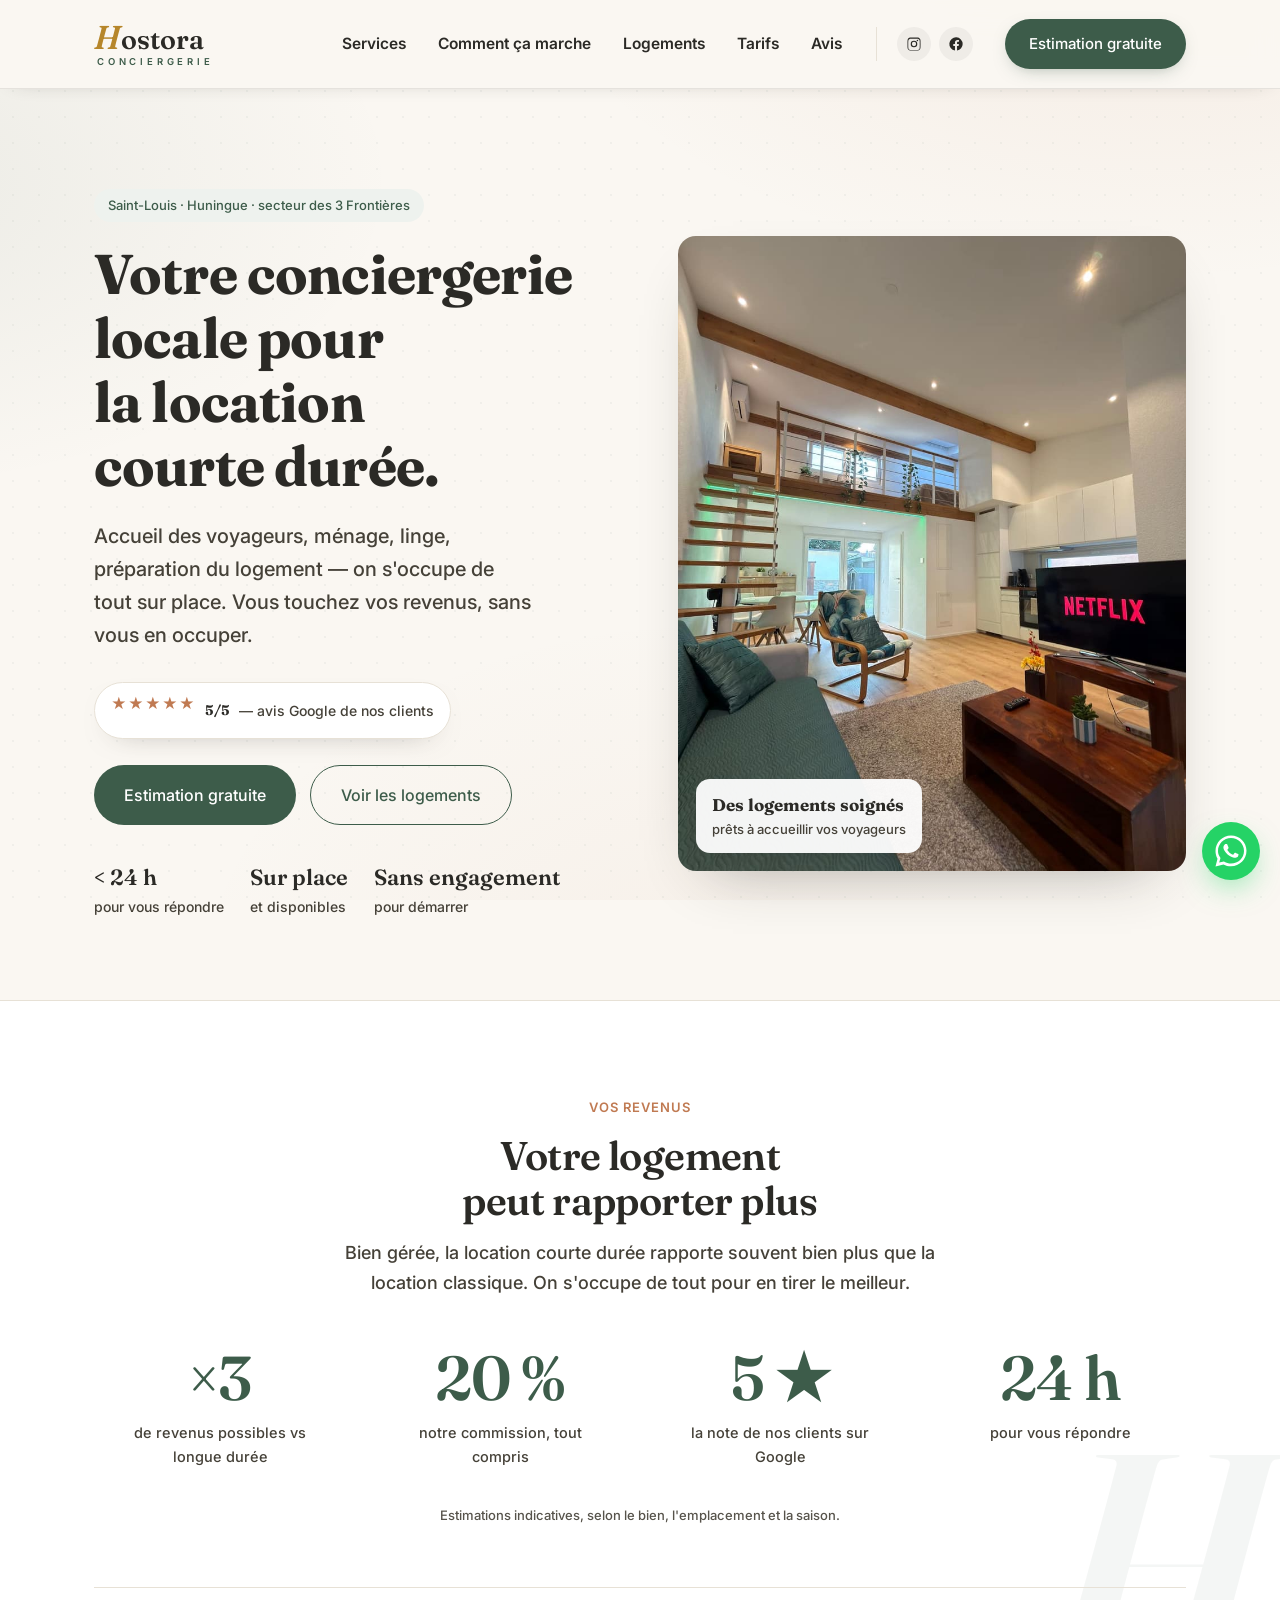
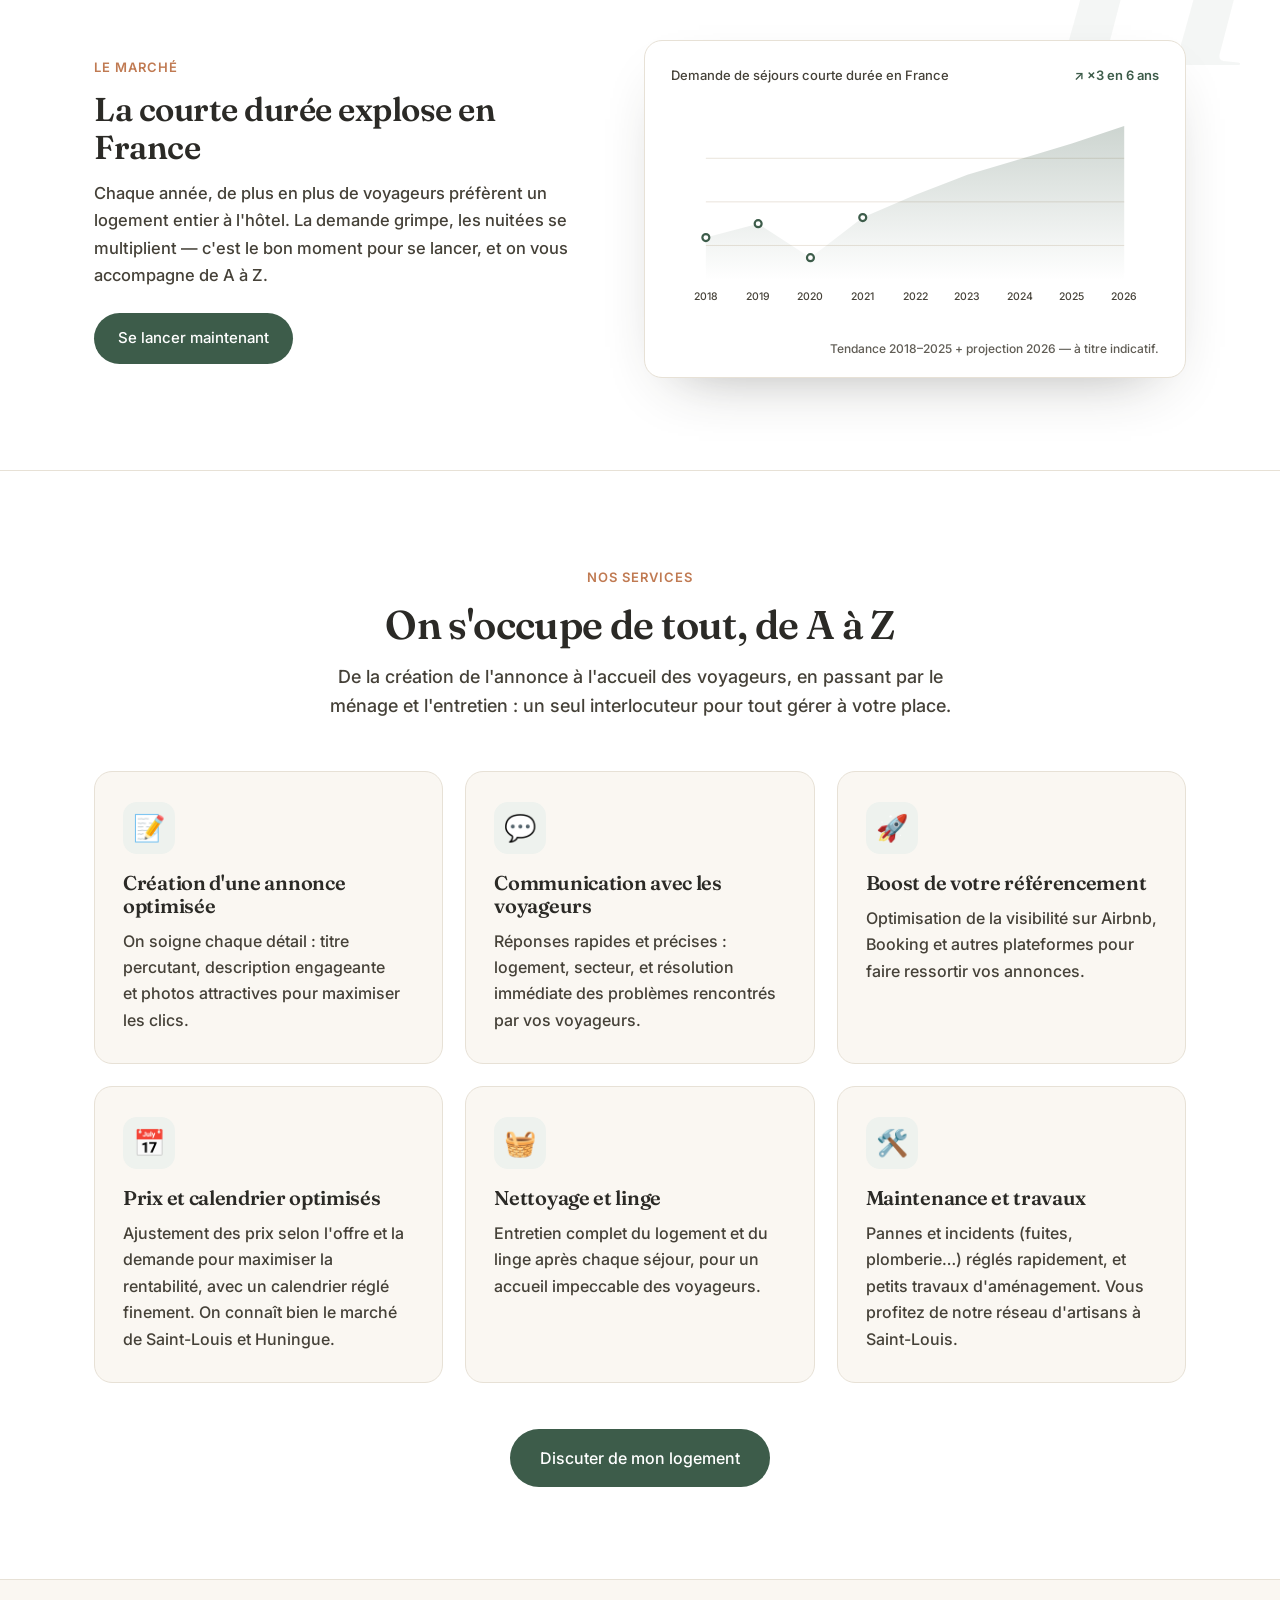
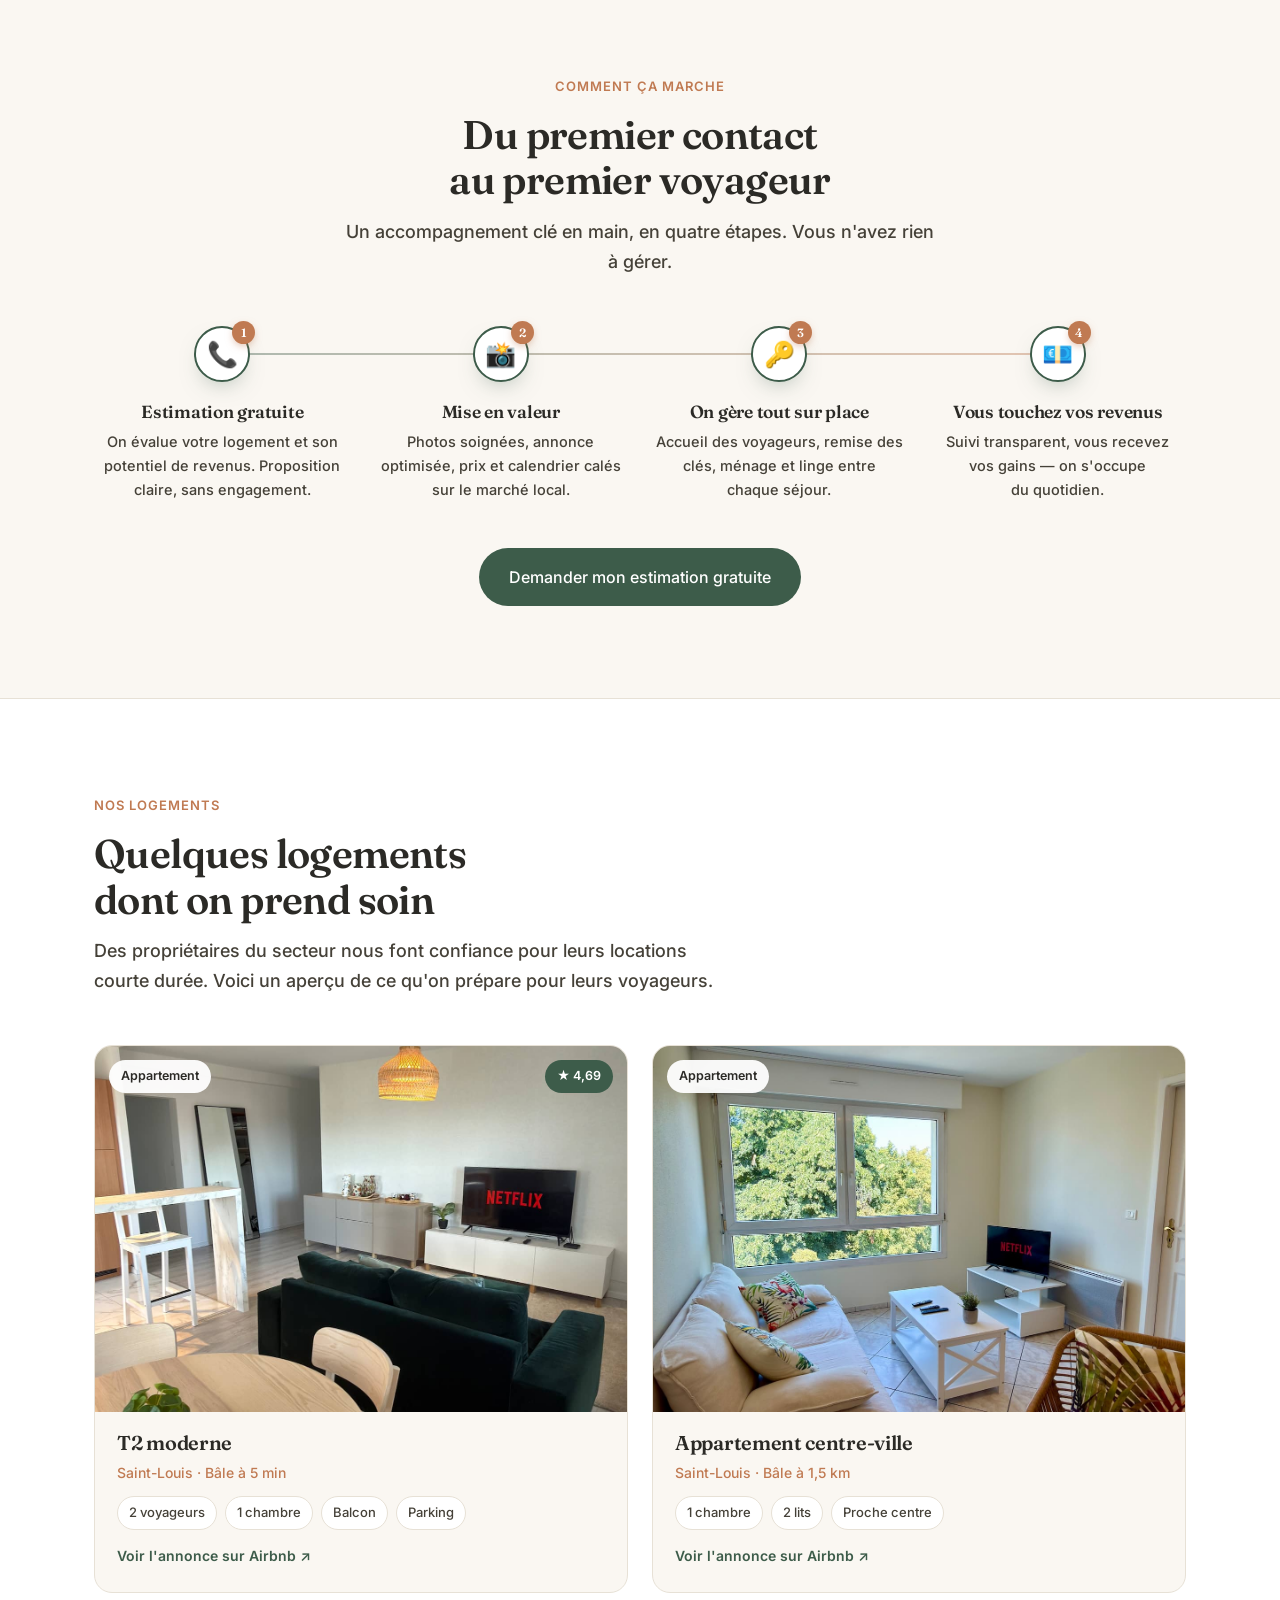
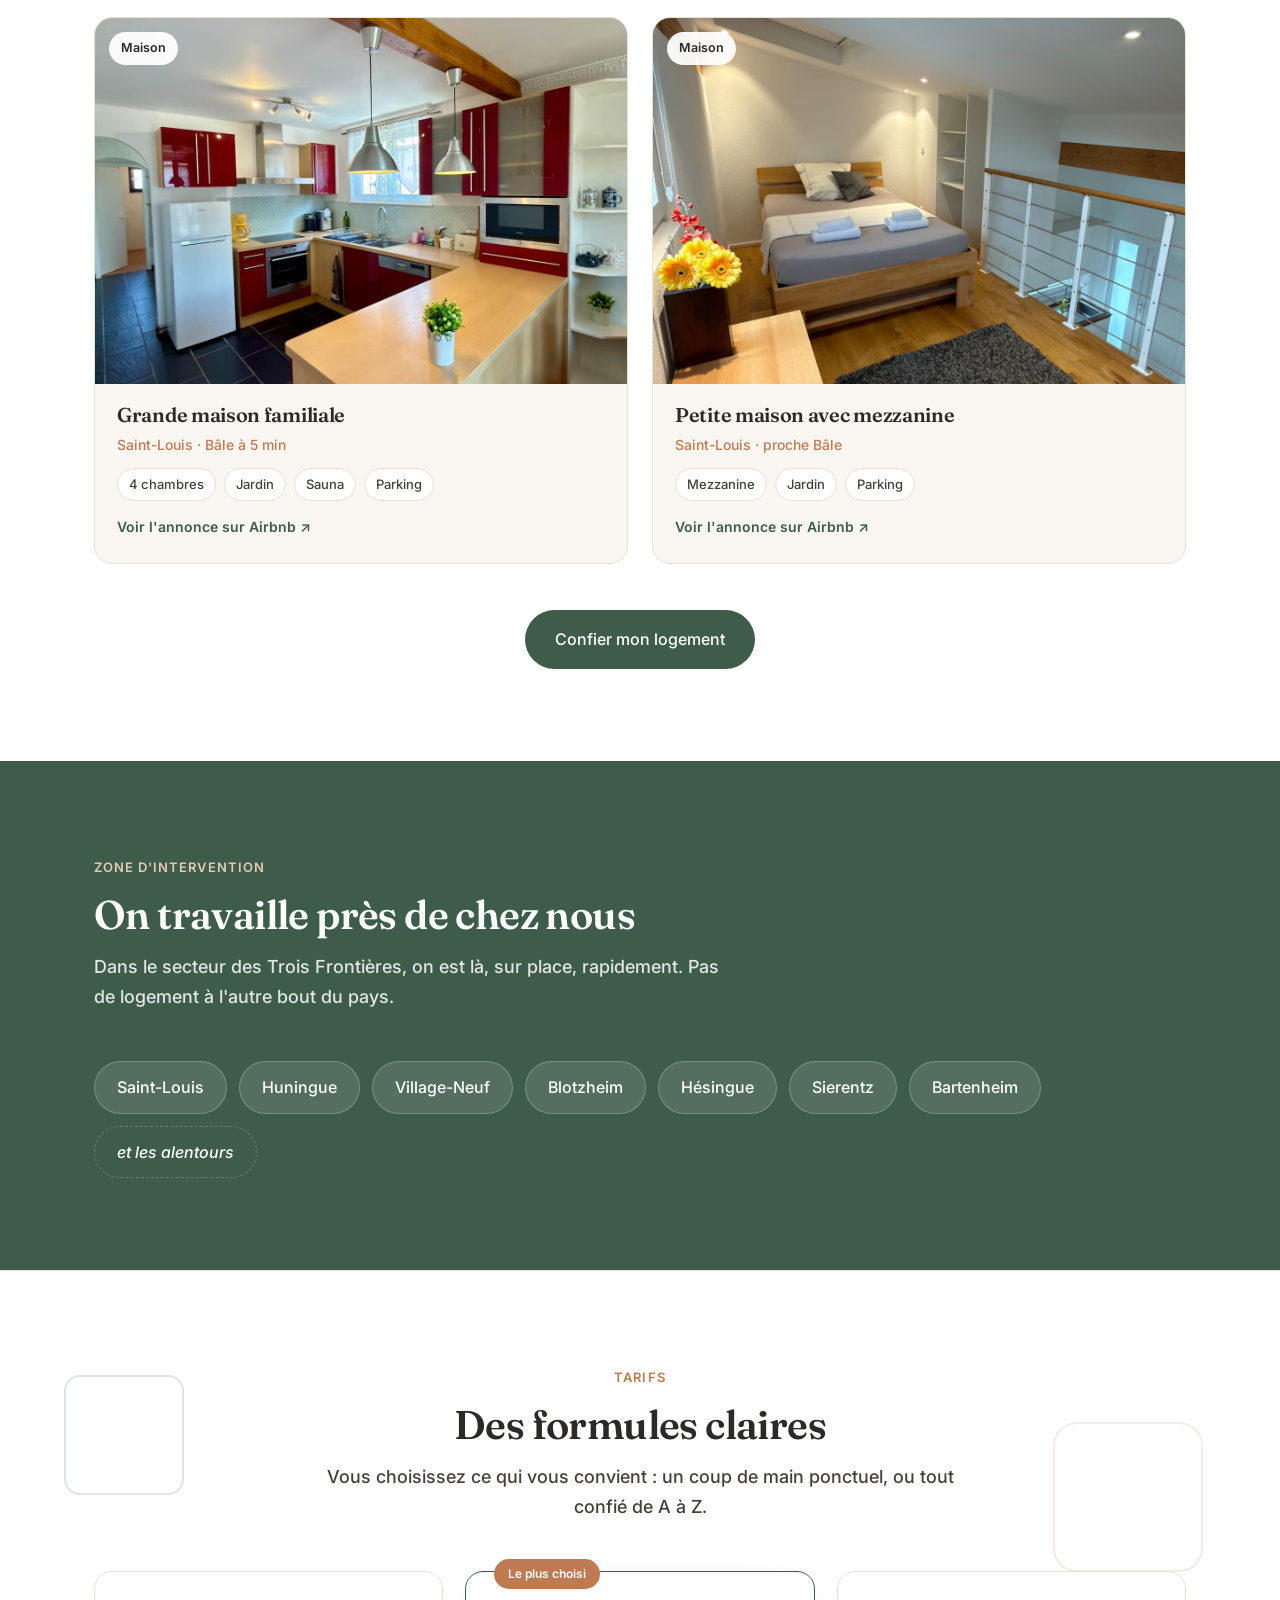
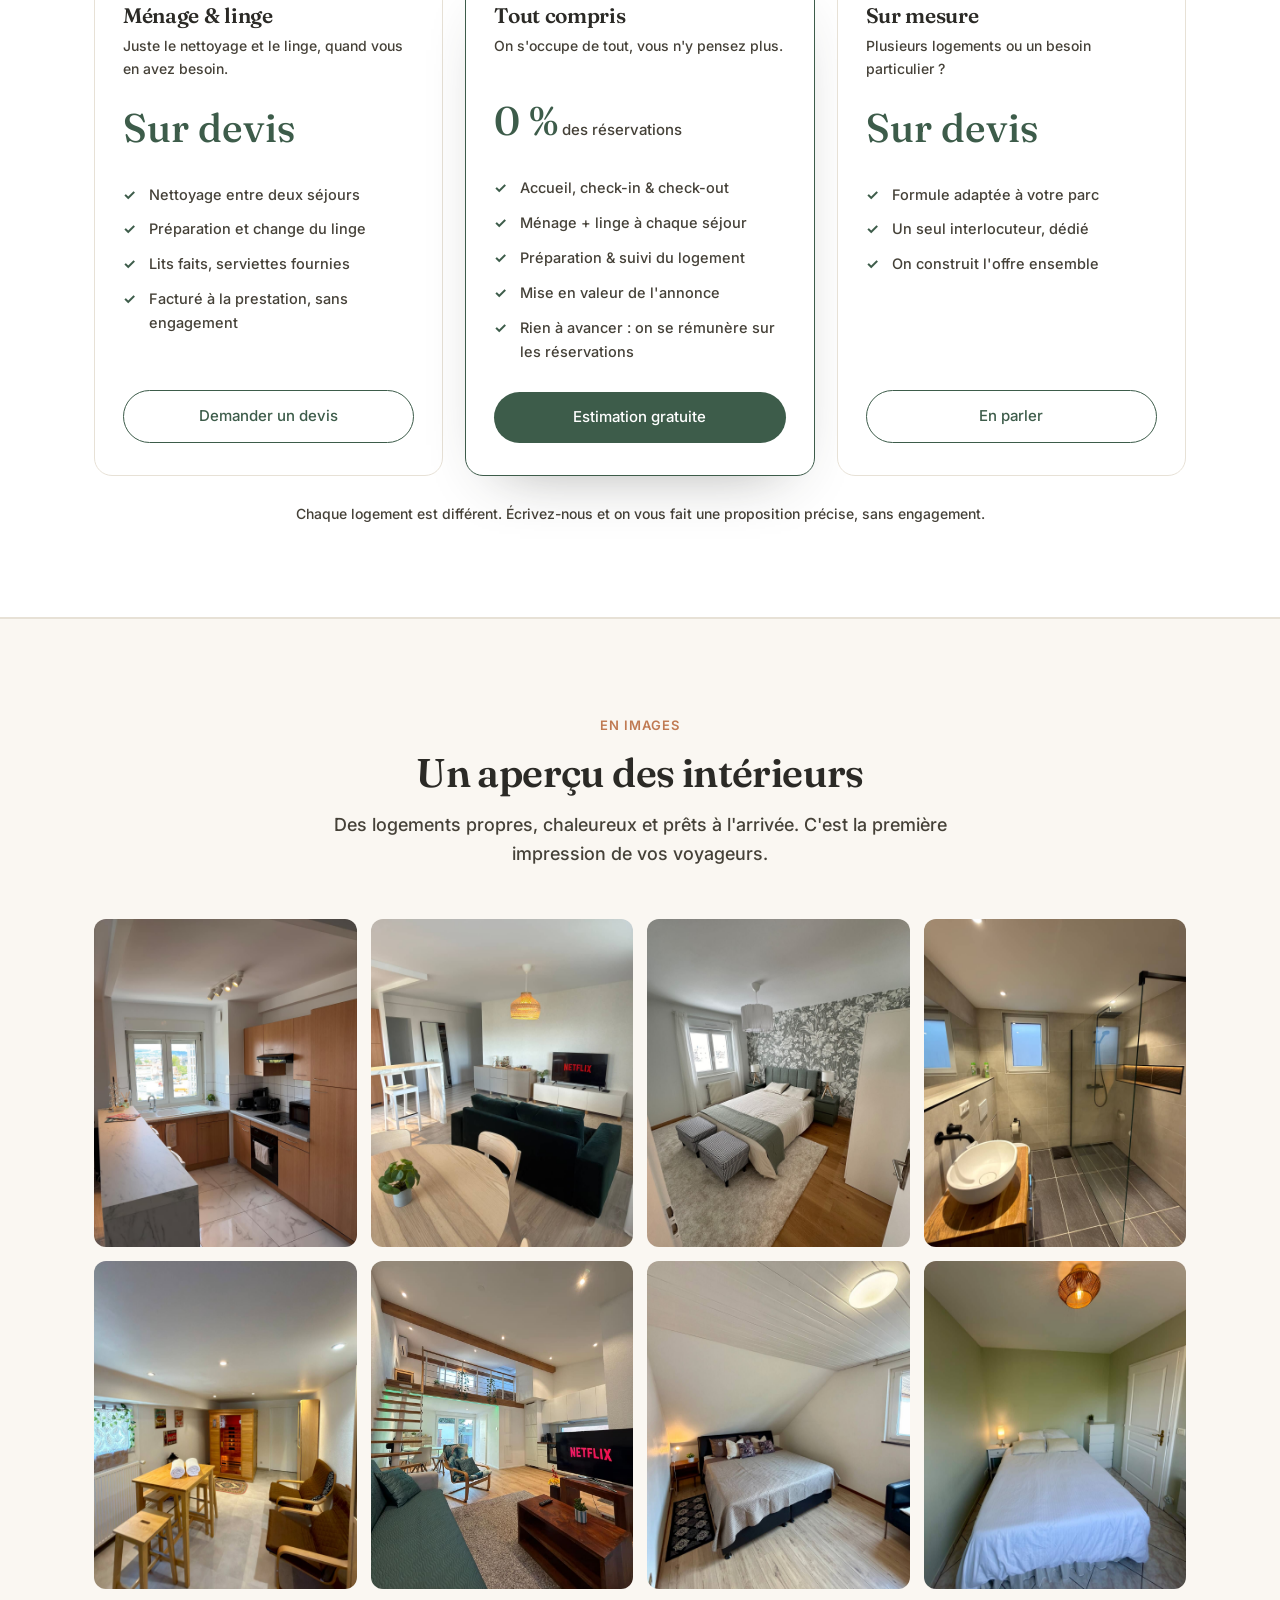
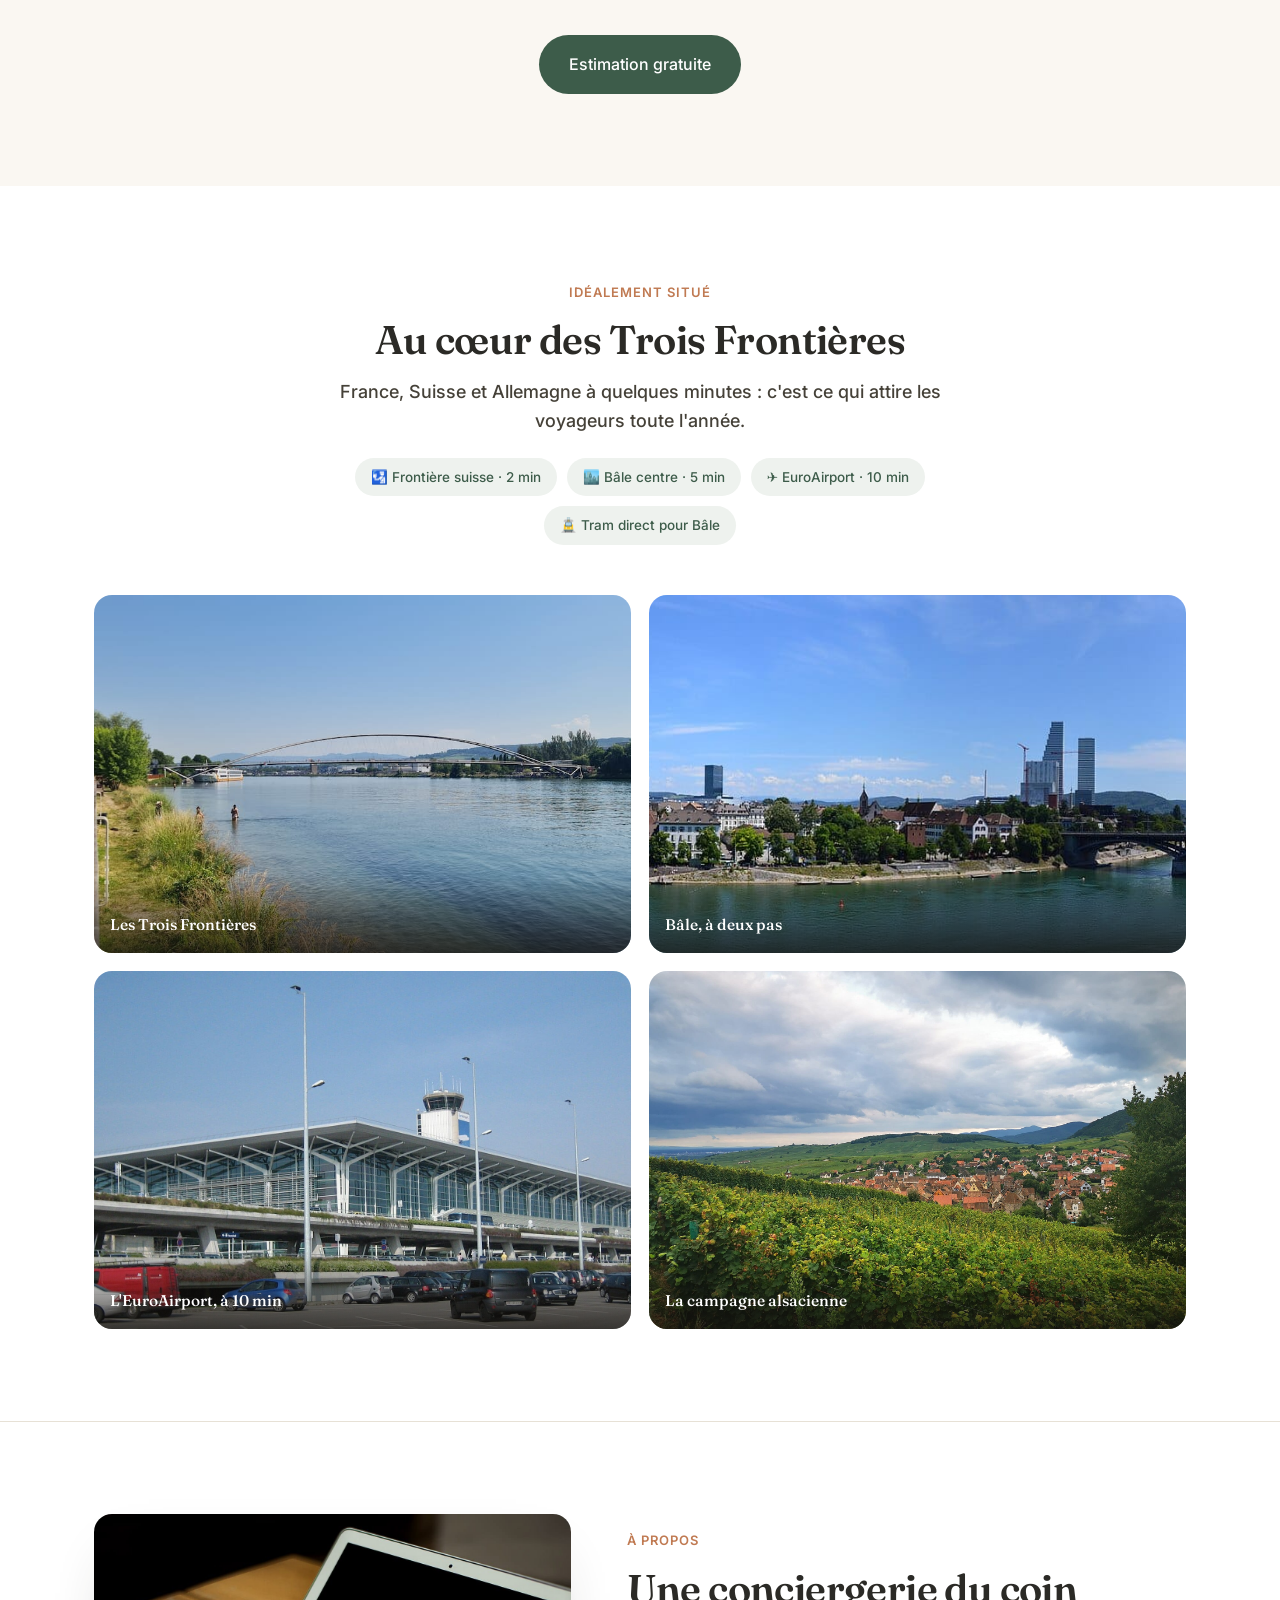
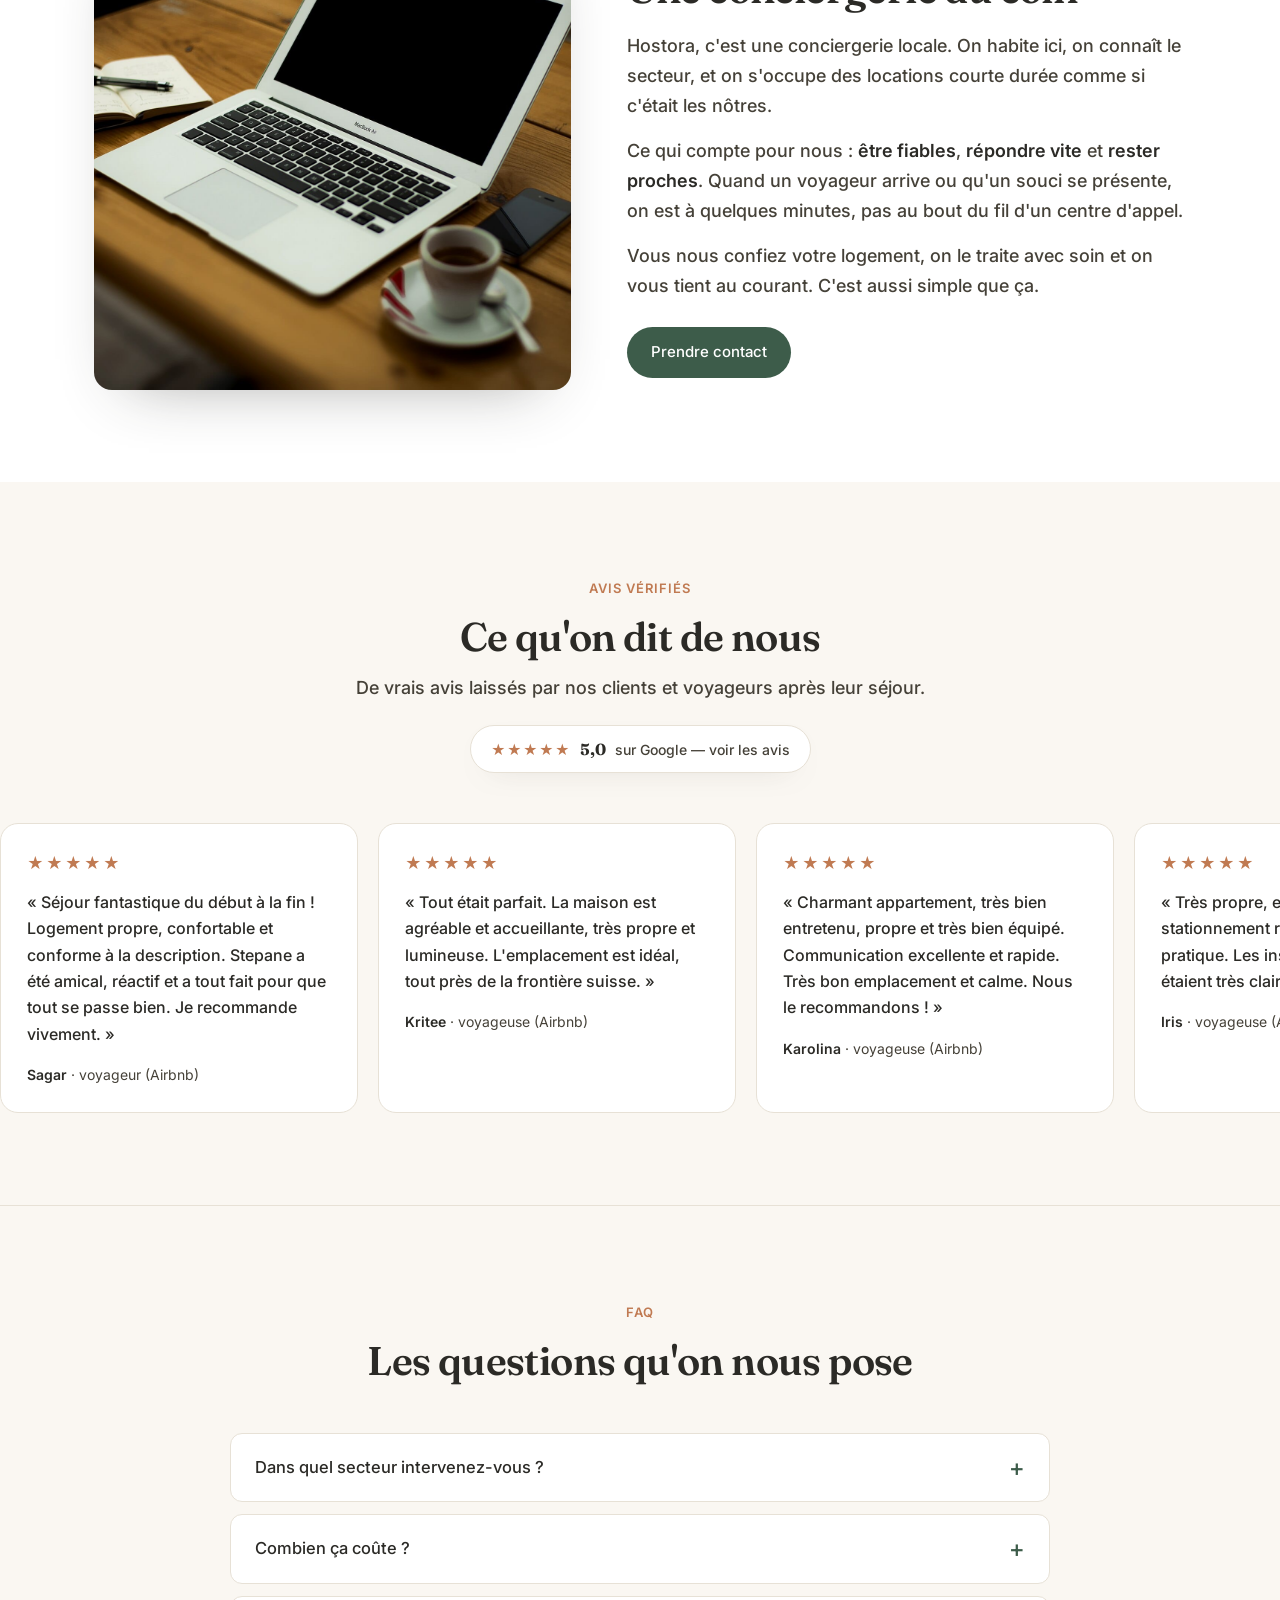
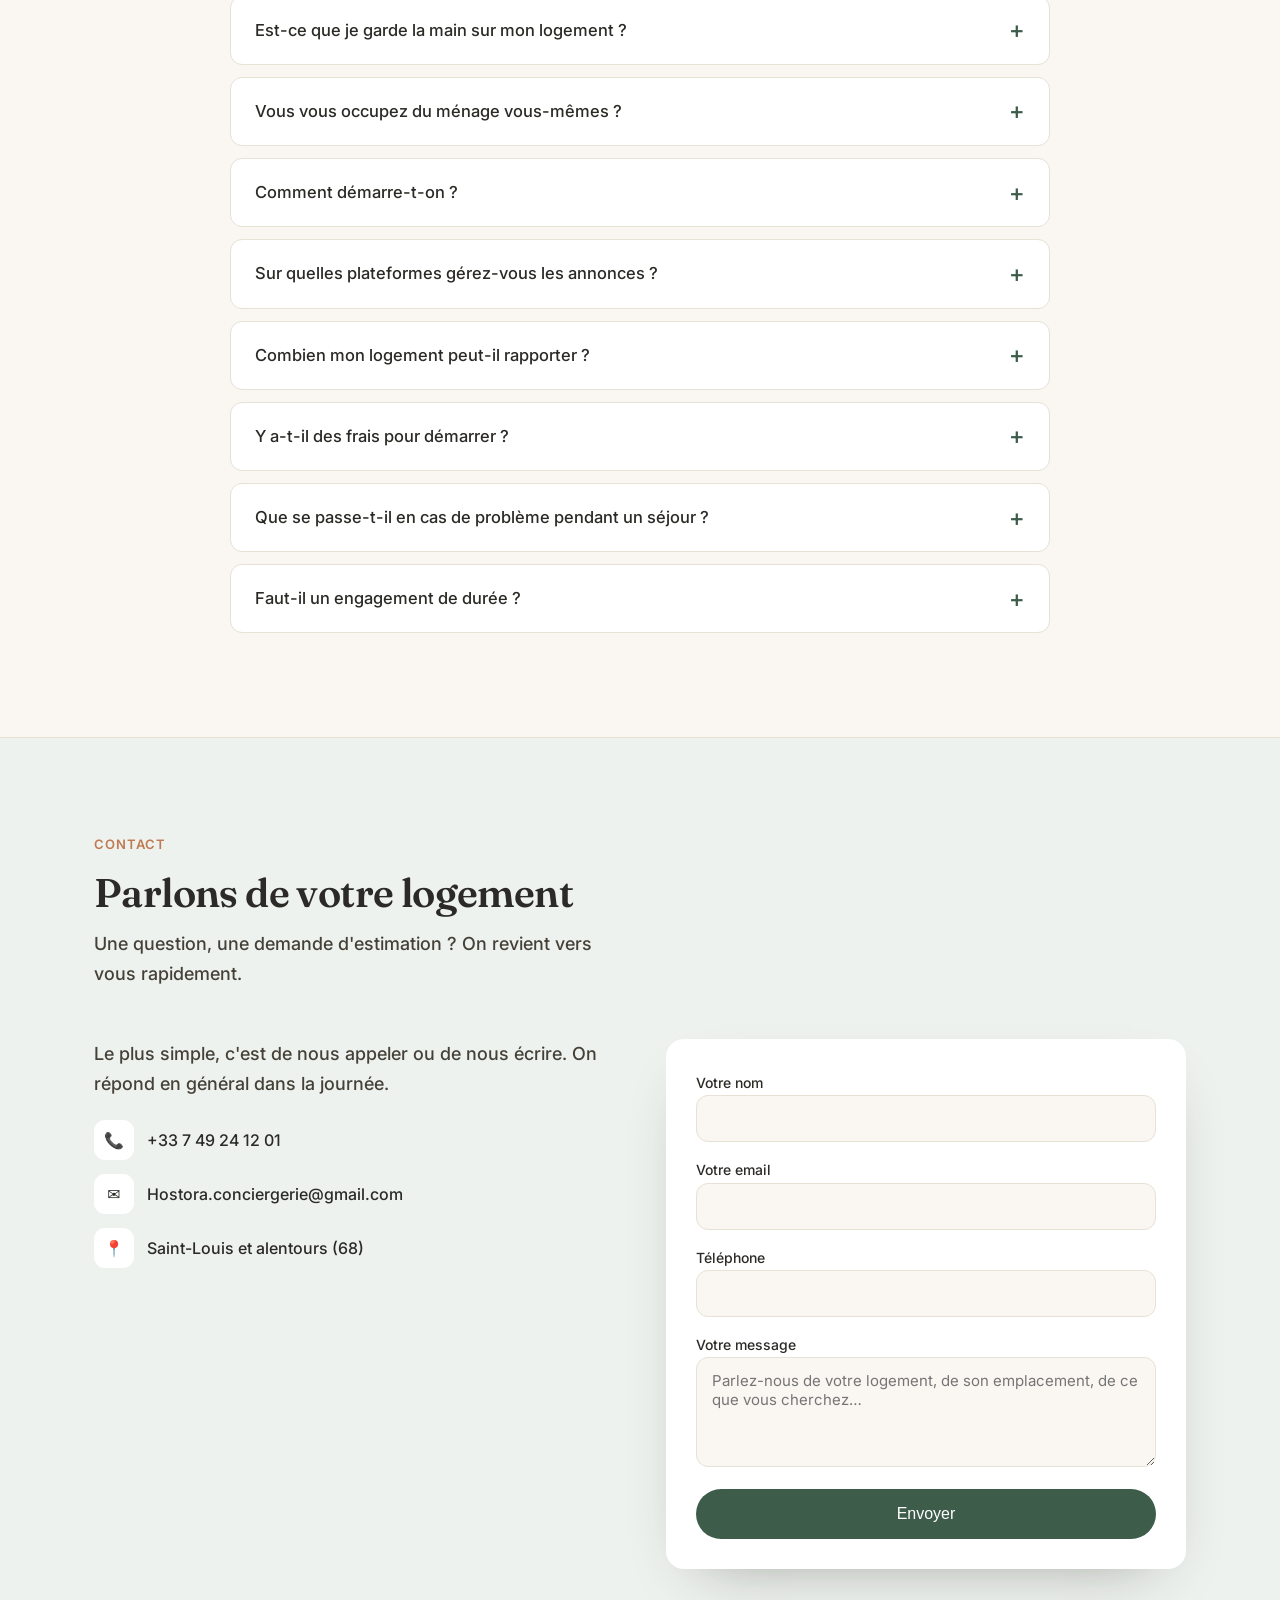
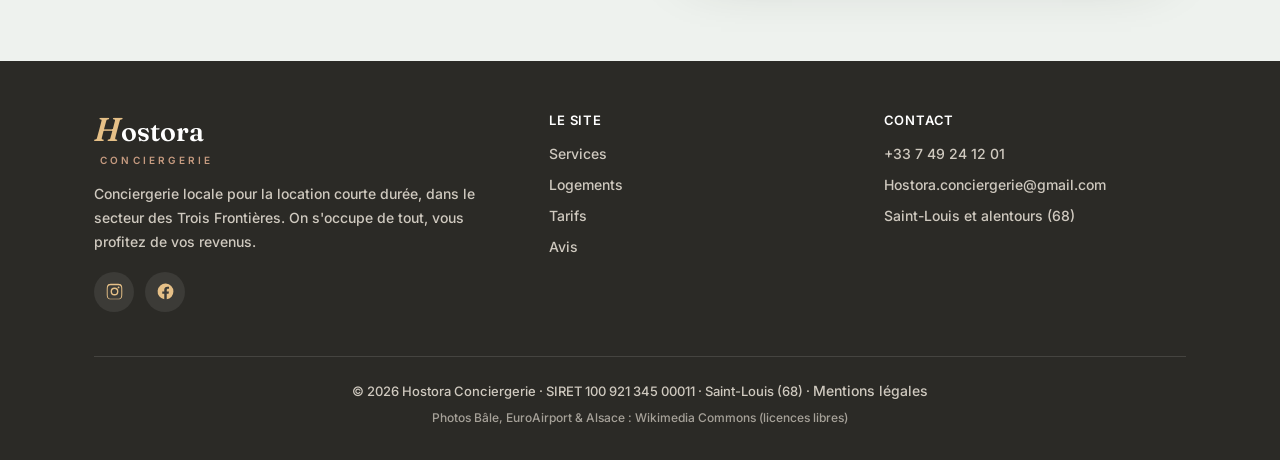
==== index.html @ 257c76b9 "Optimise la vitesse mobile: retire 2 polices inutilisees, priorise et allege la photo d'accueil (LCP" ====
<!DOCTYPE html>
<html lang="fr">
<head>
<meta charset="UTF-8">
<meta name="viewport" content="width=device-width, initial-scale=1.0">
<title>Hostora Conciergerie — locations courte durée à Saint-Louis et alentours</title>
<meta name="description" content="Conciergerie locale à Saint-Louis, Huningue, Village-Neuf, Blotzheim, Hésingue et Sierentz. Accueil des voyageurs, ménage, linge, préparation du logement — on s'occupe de tout sur place.">
<meta property="og:title" content="Hostora Conciergerie — locations courte durée à Saint-Louis">
<meta property="og:description" content="On s'occupe de tout sur place : accueil des voyageurs, ménage, linge, préparation du logement. Conciergerie locale au cœur des Trois Frontières.">
<meta property="og:type" content="website">
<meta property="og:url" content="https://sensational-rabanadas-ee5eea.netlify.app/">
<meta property="og:image" content="https://sensational-rabanadas-ee5eea.netlify.app/images/l4-1.jpg">
<meta property="og:locale" content="fr_FR">
<meta name="twitter:card" content="summary_large_image">
<meta name="theme-color" content="#3d5c4a">
<link rel="icon" href="data:image/svg+xml,%3Csvg xmlns='http://www.w3.org/2000/svg' viewBox='0 0 32 32'%3E%3Crect width='32' height='32' rx='7' fill='%233d5c4a'/%3E%3Ctext x='16' y='23' font-family='Georgia,serif' font-size='20' font-weight='700' fill='%23f6ece4' text-anchor='middle'%3EH%3C/text%3E%3C/svg%3E">
<script>document.documentElement.classList.add('js')</script>
<link rel="preconnect" href="https://fonts.googleapis.com">
<link rel="preconnect" href="https://fonts.gstatic.com" crossorigin>
<link href="https://fonts.googleapis.com/css2?family=Fraunces:ital,opsz,wght@0,9..144,400;0,9..144,500;0,9..144,600;0,9..144,700;1,9..144,600&family=Inter:wght@400;500;600&display=swap" rel="stylesheet">
<style>
  :root{
    --bg:#faf7f2;
    --surface:#ffffff;
    --ink:#2b2a26;
    --muted:#454138;
    --line:#e7e1d6;
    --accent:#3d5c4a;
    --accent-2:#33503f;
    --accent-soft:#eef2ee;
    --terra:#c07a52;
    --terra-soft:#f6ece4;
    --radius:18px;
    --radius-sm:12px;
    --maxw:1140px;
    --shadow:0 24px 60px -34px rgba(43,42,38,.45);
  }
  *{box-sizing:border-box;margin:0;padding:0}
  html{scroll-behavior:smooth}
  body{font-family:'Inter',system-ui,-apple-system,sans-serif;font-weight:500;color:var(--ink);line-height:1.65;-webkit-font-smoothing:antialiased;background-color:var(--bg);background-image:radial-gradient(rgba(61,92,74,.05) 1px,transparent 1.5px),radial-gradient(1100px 640px at 90% -10%,rgba(192,122,82,.1),transparent 58%),radial-gradient(980px 560px at -12% 20%,rgba(61,92,74,.08),transparent 56%),radial-gradient(900px 680px at 55% 112%,rgba(192,122,82,.06),transparent 58%);background-size:26px 26px,auto,auto,auto;background-repeat:repeat,no-repeat,no-repeat,no-repeat;background-attachment:fixed}
  h1,h2,h3,h4{font-family:'Fraunces',Georgia,serif;font-weight:600;line-height:1.14;letter-spacing:-.015em}
  a{color:inherit;text-decoration:none}
  img{max-width:100%;display:block}
  .wrap{max-width:var(--maxw);margin:0 auto;padding:0 24px}
  section{padding:92px 0}
  .eyebrow{display:inline-block;font-size:13px;font-weight:600;letter-spacing:.08em;text-transform:uppercase;color:var(--terra);margin-bottom:14px}
  .btn{display:inline-flex;align-items:center;justify-content:center;gap:8px;background:var(--accent);color:#fff;padding:13px 24px;border-radius:999px;font-size:15px;font-weight:500;white-space:nowrap;transition:transform .15s,background .2s;border:none;cursor:pointer}
  .btn:hover{background:var(--accent-2);transform:translateY(-1px)}
  .btn-ghost{background:transparent;color:var(--accent);border:1px solid var(--accent)}
  .btn-ghost:hover{background:var(--accent-soft)}
  .btn-lg{padding:16px 30px;font-size:16px}
  .btn:active{transform:translateY(1px) scale(.99)}
  a:focus-visible,button:focus-visible,summary:focus-visible,input:focus-visible,textarea:focus-visible{outline:2px solid var(--accent);outline-offset:3px;border-radius:6px}
  h1,h2{text-wrap:balance}
  p{text-wrap:pretty}


  /* Scroll reveal (progressive enhancement) */
  .js .svc,.js .tl-step,.js .prop,.js .place,.js .plan,.js .gstat,.js .head,.js .town{opacity:0;transform:translateY(20px);transition:opacity .6s ease,transform .6s cubic-bezier(.22,1,.36,1)}
  .js .place{transform:translateY(28px) scale(.9)}
  .js .in{opacity:1!important;transform:none!important}
  @media (prefers-reduced-motion: reduce){
    .js .svc,.js .tl-step,.js .prop,.js .place,.js .plan,.js .gstat,.js .head,.js .town{opacity:1;transform:none;transition:none}
    html{scroll-behavior:auto}
  }

  /* Header + logo */
  header{position:sticky;top:0;z-index:60;background:rgba(250,247,242,.96);backdrop-filter:blur(14px);border-bottom:1px solid rgba(43,42,38,.1);box-shadow:0 4px 22px -16px rgba(43,42,38,.45);transition:background .3s,box-shadow .3s,border-color .3s}
  header.scrolled{background:#faf7f2;box-shadow:0 14px 36px -20px rgba(43,42,38,.55);border-bottom-color:transparent}
  .nav{display:flex;align-items:center;justify-content:space-between;height:88px}
  .nav-social{display:flex;gap:8px;align-items:center}
  .nav-social a{display:flex;align-items:center;justify-content:center;width:34px;height:34px;border-radius:50%;color:var(--muted);background:rgba(43,42,38,.05);transition:background .25s,color .25s,transform .2s}
  .nav-social a:hover{background:var(--terra);color:#fff;transform:translateY(-2px)}
  .nav-social svg{width:16px;height:16px;fill:currentColor}
  .brand{display:flex;flex-direction:column;line-height:.92;padding:2px 0}
  .wordmark{display:flex;align-items:baseline;line-height:1}
  .wm-h{font-family:'Fraunces',serif;font-style:italic;font-weight:600;font-size:33px;line-height:1;color:#b6862a;margin-right:1px;letter-spacing:-.01em}
  .wm-rest{font-family:'Fraunces',serif;font-size:27px;font-weight:600;color:var(--ink);letter-spacing:.005em}
  .brand em{font-style:normal;font-size:9.5px;letter-spacing:.4em;text-transform:uppercase;color:var(--accent);margin-top:4px;font-weight:600;padding-left:3px}
  .nav-links{display:flex;gap:32px;align-items:center}
  .nav-links a:not(.btn){position:relative;font-size:15.5px;font-weight:600;color:var(--ink);transition:color .25s}
  .nav-links a:not(.btn)::after{content:"";position:absolute;left:0;right:0;bottom:-7px;height:2px;background:var(--accent);border-radius:2px;transform:scaleX(0);transform-origin:left;transition:transform .35s cubic-bezier(.22,1,.36,1)}
  .nav-links a:not(.btn):hover{color:var(--accent)}
  .nav-links a:not(.btn):hover::after,.nav-links a:not(.btn).active::after{transform:scaleX(1)}
  .nav-links a:not(.btn).active{color:var(--ink)}
  .nav-links a.btn{color:#fff;transition:transform .15s,box-shadow .25s,background .2s;box-shadow:0 6px 18px -8px rgba(61,92,74,.5)}
  .nav-links a.btn:hover{color:#fff;box-shadow:0 10px 24px -8px rgba(61,92,74,.55)}
  .nav-links a.btn:active{transform:scale(.95)}
  .menu-toggle{display:none;background:none;border:none;font-size:26px;cursor:pointer;color:var(--ink)}
  .nav-social{border-left:1px solid var(--line);padding-left:20px;margin-left:2px}

  /* Hero */
  .hero{padding:100px 0 82px;position:relative;overflow:hidden}
  .hero-orbs{position:absolute;inset:0;overflow:hidden;pointer-events:none;z-index:0}
  .hero-orbs span{position:absolute;border-radius:50%;filter:blur(66px);opacity:.55;will-change:transform}
  .hero-orbs span:nth-child(1){width:440px;height:440px;background:rgba(61,92,74,.42);top:-120px;left:-90px;animation:orb1 21s ease-in-out infinite alternate}
  .hero-orbs span:nth-child(2){width:500px;height:500px;background:rgba(192,122,82,.36);top:-80px;right:-120px;animation:orb2 25s ease-in-out infinite alternate}
  .hero-orbs span:nth-child(3){width:380px;height:380px;background:rgba(157,184,166,.42);bottom:-150px;left:38%;animation:orb3 28s ease-in-out infinite alternate}
  @keyframes orb1{to{transform:translate(90px,70px) scale(1.22)}}
  @keyframes orb2{to{transform:translate(-80px,90px) scale(1.16)}}
  @keyframes orb3{to{transform:translate(70px,-60px) scale(1.28)}}
  @media(prefers-reduced-motion:reduce){.hero-orbs span{animation:none}}
  .hero .wrap{position:relative;z-index:1}
  .hero-grid{display:grid;grid-template-columns:1.02fr .98fr;gap:56px;align-items:center}
  .hero h1{font-size:clamp(34px,5vw,56px);font-weight:700}
  .hero .lead{font-size:20px;color:var(--muted);margin:22px 0 30px;max-width:34ch}
  .hero-rating{display:inline-flex;align-items:center;gap:9px;font-size:14px;color:var(--muted);margin:0 0 26px;padding:9px 16px;background:var(--surface);border:1px solid var(--line);border-radius:999px;box-shadow:0 10px 30px -22px rgba(43,42,38,.6)}
  .hero-rating .stars{color:var(--terra);letter-spacing:1px;font-size:15px}
  .hero-rating b{color:var(--ink);font-family:'Fraunces',serif}
  .hero-rating .hr-sub{color:var(--muted)}
  .hero-actions{display:flex;gap:14px;flex-wrap:wrap;margin-bottom:34px}
  .trust{display:flex;gap:26px;flex-wrap:wrap}
  .trust div{font-size:14px;color:var(--muted)}
  .trust b{display:block;font-family:'Fraunces',serif;font-size:22px;color:var(--ink);font-weight:600}
  .hero-photo{position:relative;aspect-ratio:4/5;border-radius:var(--radius);overflow:hidden;box-shadow:var(--shadow)}
  .hero-photo img{width:100%;height:100%;object-fit:cover}
  .hero-badge{position:absolute;left:18px;bottom:18px;background:rgba(255,255,255,.94);padding:12px 16px;border-radius:14px;font-size:13px;color:var(--muted);box-shadow:0 8px 24px -12px rgba(0,0,0,.3)}
  .pay-bubbles{position:absolute;inset:0;overflow:hidden;pointer-events:none;z-index:0}
  .pay-bubble{position:absolute;display:flex;flex-direction:column;gap:1px;background:rgba(192,122,82,.1);backdrop-filter:blur(2px);-webkit-backdrop-filter:blur(2px);padding:8px 14px;border-radius:12px;border:1px solid rgba(192,122,82,.28);opacity:0}
  .pb-amount{font-family:'Fraunces',serif;font-size:15px;font-weight:600;color:var(--terra);white-space:nowrap}
  .pb-label{font-size:9.5px;color:var(--muted);letter-spacing:.03em;text-transform:uppercase}
  .pb1{top:14px;left:4%;animation:bubbleFloat 9s ease-in-out infinite 0s}
  .pb2{top:22px;left:28%;animation:bubbleFloat 9s ease-in-out infinite 1.1s}
  .pb3{top:12px;right:26%;animation:bubbleFloat 9s ease-in-out infinite 2.2s}
  .pb4{top:20px;right:4%;animation:bubbleFloat 9s ease-in-out infinite 3.3s}
  .pb5{bottom:16px;left:6%;animation:bubbleFloat 9s ease-in-out infinite 4.4s}
  .pb6{bottom:24px;left:30%;animation:bubbleFloat 9s ease-in-out infinite 5.5s}
  .pb7{bottom:14px;right:24%;animation:bubbleFloat 9s ease-in-out infinite 6.6s}
  .pb8{bottom:22px;right:6%;animation:bubbleFloat 9s ease-in-out infinite 7.7s}
  @keyframes bubbleFloat{
    0%{opacity:0;transform:translateY(8px) scale(.94)}
    7%{opacity:.9;transform:translateY(0) scale(1)}
    38%{opacity:.9;transform:translateY(0) scale(1)}
    46%{opacity:0;transform:translateY(-8px) scale(.94)}
    100%{opacity:0}
  }
  @media(prefers-reduced-motion:reduce){.pay-bubble{animation:none;opacity:0}}
  @media(max-width:760px){
    .pb2,.pb3,.pb6,.pb7{display:none}
    .pay-bubble{padding:6px 11px}
    .pb-amount{font-size:13px}
    .pb-label{font-size:8.5px}
  }
  .hero-badge b{display:block;font-family:'Fraunces',serif;font-size:17px;color:var(--ink)}
  .tag{display:inline-block;background:var(--accent-soft);color:var(--accent);font-size:13px;font-weight:500;padding:6px 14px;border-radius:999px;margin-bottom:20px}

  /* Gains */
  .gains{background:var(--surface);border-top:1px solid var(--line);border-bottom:1px solid var(--line);position:relative;overflow:hidden}
  .gains::before{content:"H";position:absolute;right:1%;top:52%;transform:translateY(-50%);font-family:'Fraunces',serif;font-style:italic;font-weight:600;font-size:300px;line-height:0;color:var(--accent);opacity:.05;pointer-events:none;user-select:none}
  .gains .wrap{position:relative;z-index:1}
  .gains-grid{display:grid;grid-template-columns:repeat(4,1fr);gap:28px;text-align:center;margin-top:6px}
  .gstat b{display:block;font-family:'Fraunces',serif;font-size:clamp(42px,5vw,62px);font-weight:600;color:var(--accent);font-variant-numeric:tabular-nums;line-height:1;letter-spacing:-.02em}
  .gstat span{display:block;font-size:14.5px;color:var(--muted);margin:12px auto 0;max-width:20ch}
  .gains-note{text-align:center;color:var(--muted);font-size:13px;margin-top:36px;opacity:.9}
  .section-cta{text-align:center;margin-top:46px}
  .market{display:grid;grid-template-columns:1fr 1.08fr;gap:48px;align-items:center;margin-top:60px;padding-top:52px;border-top:1px solid var(--line)}
  .market-text .eyebrow{margin-bottom:12px}
  .market-text h3{font-family:'Fraunces',serif;font-size:clamp(24px,3vw,33px);font-weight:600;margin-bottom:14px;line-height:1.14}
  .market-text p{color:var(--muted);font-size:16.5px;margin-bottom:24px}
  .chart{background:var(--surface);border:1px solid var(--line);border-radius:var(--radius);padding:24px 26px 18px;box-shadow:var(--shadow)}
  .chart-head{display:flex;justify-content:space-between;align-items:center;gap:12px;margin-bottom:20px;font-size:13px;color:var(--muted)}
  .chart-trend{color:var(--accent);font-weight:600;white-space:nowrap}
  .area-chart{width:100%;height:auto;display:block;overflow:visible}
  .area-chart .grid line{stroke:var(--line);stroke-width:1}
  .area-chart .area{opacity:0;transition:opacity 1.1s ease}
  .area-chart .line{fill:none;stroke:var(--accent);stroke-width:2.6;stroke-linecap:round;stroke-linejoin:round;stroke-dasharray:1;stroke-dashoffset:1;transition:stroke-dashoffset 1.6s cubic-bezier(.4,0,.2,1)}
  .area-chart .line-proj{fill:none;stroke:var(--terra);stroke-width:2.6;stroke-dasharray:5 6;stroke-linecap:round;opacity:0;transition:opacity .5s ease 1.15s}
  .area-chart .dot{fill:var(--surface);stroke:var(--accent);stroke-width:2.5;opacity:0;transform:scale(0);transform-origin:center;transform-box:fill-box;transition:opacity .3s ease,transform .5s cubic-bezier(.34,1.56,.64,1)}
  .area-chart .dot.hot{fill:var(--terra);stroke:var(--terra)}
  .area-chart .yr{fill:var(--muted);font-size:12px;font-family:'Inter',sans-serif;text-anchor:middle}
  .area-chart.animate .area{opacity:1}
  .area-chart.animate .line{stroke-dashoffset:0}
  .area-chart.animate .line-proj{opacity:.9}
  .area-chart.animate .dot{opacity:1;transform:scale(1)}
  .chart-note{margin-top:15px;font-size:12px;color:var(--muted);opacity:.85;text-align:right}

  /* Section head */
  .head{max-width:640px;margin-bottom:50px}
  .head.center{margin-left:auto;margin-right:auto;text-align:center}
  .head h2{font-size:clamp(29px,3.6vw,40px)}
  .head p{color:var(--muted);margin-top:14px;font-size:18px}

  /* Services (grouped) */
  .services{background:var(--surface);position:relative;overflow:hidden}
  .services .wrap{position:relative;z-index:1}
  .svc-groups{display:grid;grid-template-columns:repeat(3,1fr);gap:22px}
  .svc{border:1px solid var(--line);border-radius:var(--radius);padding:30px 28px;background:var(--bg);transition:border-color .2s,transform .2s}
  .svc:hover{border-color:var(--accent);box-shadow:var(--shadow)}
  .svc .ico{width:52px;height:52px;border-radius:14px;background:var(--accent-soft);display:flex;align-items:center;justify-content:center;font-size:26px;margin-bottom:18px}
  .svc h3{font-size:20px;margin-bottom:10px}
  .svc p{font-size:16px;color:var(--muted)}
  .svc .svc-sub{color:var(--terra);font-size:13.5px;font-weight:600;margin-bottom:16px}
  .svc ul{list-style:none;display:flex;flex-direction:column;gap:11px}
  .svc li{font-size:15px;color:var(--muted);padding-left:26px;position:relative}
  .svc li::before{content:"✓";position:absolute;left:0;color:var(--accent);font-weight:700}

  /* Steps */
  .timeline{position:relative;display:grid;grid-template-columns:repeat(4,1fr);gap:22px}
  .timeline::before{content:"";position:absolute;top:27px;left:12.5%;right:12.5%;height:2px;background:linear-gradient(90deg,var(--accent),var(--terra));opacity:.4;z-index:0}
  .tl-step{position:relative;z-index:1;text-align:center;padding:0 4px}
  .tl-node{position:relative;width:56px;height:56px;margin:0 auto 20px;border-radius:50%;background:var(--surface);border:2px solid var(--accent);display:flex;align-items:center;justify-content:center;box-shadow:0 10px 24px -12px rgba(61,92,74,.55);transition:transform .3s cubic-bezier(.22,1,.36,1),box-shadow .3s}
  .tl-step:hover .tl-node{transform:translateY(-5px) scale(1.06);box-shadow:0 16px 32px -12px rgba(61,92,74,.6)}
  .tl-ico{font-size:25px;line-height:1}
  .tl-num{position:absolute;top:-7px;right:-7px;width:23px;height:23px;border-radius:50%;background:var(--terra);color:#fff;font-size:12px;font-weight:600;display:flex;align-items:center;justify-content:center;font-family:'Fraunces',serif;box-shadow:0 3px 8px -2px rgba(192,122,82,.6)}
  .tl-step h3{font-size:17.5px;margin-bottom:8px}
  .tl-step p{font-size:14.5px;color:var(--muted)}
  .step h3{font-size:19px;margin-bottom:8px}
  .step p{color:var(--muted);font-size:15px}

  /* Logements */
  .logements{background:var(--surface)}
  .props{display:grid;grid-template-columns:repeat(2,1fr);gap:24px}
  .prop{display:block;border:1px solid var(--line);border-radius:var(--radius);overflow:hidden;background:var(--bg);transition:transform .2s,box-shadow .2s}
  .prop-link{display:inline-block;margin-top:14px;color:var(--accent);font-size:14px;font-weight:600;transition:gap .2s}
  .prop:hover .prop-link{text-decoration:underline;text-underline-offset:3px}
  .prop:hover{box-shadow:var(--shadow);border-color:var(--accent)}
  .prop-img{position:relative;aspect-ratio:16/11;overflow:hidden}
  .prop-img img{width:100%;height:100%;object-fit:cover;transition:transform .4s}
  .prop:hover .prop-img img{transform:scale(1.04)}
  .prop-badge{position:absolute;top:14px;left:14px;background:rgba(255,255,255,.94);color:var(--ink);font-size:12.5px;font-weight:600;padding:6px 12px;border-radius:999px}
  .prop-rating{position:absolute;top:14px;right:14px;background:var(--accent);color:#fff;font-size:12.5px;font-weight:600;padding:6px 12px;border-radius:999px}
  .prop-body{padding:20px 22px 24px}
  .prop-body h3{font-size:20px;margin-bottom:6px}
  .prop-body .loc{color:var(--terra);font-size:14px;font-weight:500;margin-bottom:12px}
  .prop-feats{display:flex;flex-wrap:wrap;gap:8px}
  .prop-feats span{font-size:13px;color:var(--muted);background:var(--surface);border:1px solid var(--line);padding:5px 11px;border-radius:999px}

  /* Gallery */
  .gallery-grid{display:grid;grid-template-columns:repeat(4,1fr);gap:14px}
  .gallery-grid a{position:relative;border-radius:var(--radius-sm);overflow:hidden;display:block;aspect-ratio:4/5;cursor:zoom-in}
  .gallery-grid img{width:100%;height:100%;object-fit:cover;transition:transform .55s cubic-bezier(.22,1,.36,1)}
  .gallery-grid a:hover img{transform:scale(1.07)}
  .gallery-grid a::after{content:"⤢";position:absolute;top:10px;right:12px;color:#fff;font-size:15px;opacity:0;transform:translateY(-4px);transition:opacity .25s,transform .25s;text-shadow:0 1px 4px rgba(0,0,0,.5)}
  .gallery-grid a:hover::after{opacity:.9;transform:translateY(0)}

  /* Région / lieux */
  .region{background:var(--surface)}
  .prox-pills{display:flex;flex-wrap:wrap;justify-content:center;gap:10px;margin-top:22px}
  .prox-pills span{background:var(--accent-soft);color:var(--accent);font-size:13.5px;font-weight:500;padding:8px 16px;border-radius:999px}
  .place-grid{display:grid;grid-template-columns:repeat(2,1fr);gap:18px;margin-top:40px}
  .place{position:relative;border-radius:var(--radius);overflow:hidden;aspect-ratio:3/2;margin:0;cursor:zoom-in}
  .place img{width:100%;height:100%;object-fit:cover;transition:transform .5s}
  .place:hover img{transform:scale(1.06)}
  .place figcaption{position:absolute;left:0;right:0;bottom:0;padding:36px 16px 15px;color:#fff;font-family:'Fraunces',serif;font-size:15.5px;font-weight:500;background:linear-gradient(to top,rgba(20,18,15,.75),transparent)}

  /* Tarifs */
  .tarifs{position:relative;overflow:hidden}
  .tarifs .wrap{position:relative;z-index:1}
  .tarifs-deco{position:absolute;inset:0;pointer-events:none;z-index:0}
  .tarifs-deco .sq{position:absolute;will-change:transform;transition:transform .35s cubic-bezier(.22,1,.36,1)}
  .sq1{width:120px;height:120px;top:11%;left:5%;border:2px solid rgba(61,92,74,.16);border-radius:16px}
  .sq2{width:72px;height:72px;top:66%;left:11%;background:rgba(192,122,82,.1);border-radius:18px}
  .sq3{width:150px;height:150px;top:16%;right:6%;border:2px solid rgba(192,122,82,.15);border-radius:24px}
  .sq4{width:56px;height:56px;top:70%;right:13%;background:rgba(61,92,74,.09);border-radius:14px}
  .sq5{width:94px;height:94px;top:46%;left:47%;border:2px dashed rgba(61,92,74,.12);border-radius:18px}
  .plans{display:grid;grid-template-columns:repeat(3,1fr);gap:22px;align-items:stretch}
  .plan{border:1px solid var(--line);border-radius:var(--radius);padding:32px 28px;background:var(--surface);display:flex;flex-direction:column;position:relative;transition:transform .28s cubic-bezier(.22,1,.36,1),box-shadow .28s,border-color .28s}
  .plan:hover{box-shadow:var(--shadow);border-color:var(--accent)}
  .plan.feature{border-color:var(--accent);box-shadow:var(--shadow)}
  .plan.feature:hover{box-shadow:0 30px 70px -34px rgba(61,92,74,.55)}
  .plan .flag{position:absolute;top:-13px;left:28px;background:var(--terra);color:#fff;font-size:12px;font-weight:600;padding:5px 14px;border-radius:999px}
  .plan h3{font-size:21px;margin-bottom:6px}
  .plan .sub{color:var(--muted);font-size:14px;min-height:40px}
  .plan .price{font-family:'Fraunces',serif;font-size:40px;margin:14px 0 4px;color:var(--accent)}
  .plan .price small{font-size:15px;color:var(--muted);font-family:'Inter',sans-serif}
  .plan ul{list-style:none;margin:18px 0 28px;display:flex;flex-direction:column;gap:11px}
  .plan li{font-size:14.5px;color:var(--muted);padding-left:26px;position:relative}
  .plan li::before{content:"✓";position:absolute;left:0;color:var(--accent);font-weight:700}
  .plan .btn{margin-top:auto;justify-content:center}
  .note{text-align:center;color:var(--muted);font-size:14px;margin-top:26px}

  /* Zone */
  .zone{background:var(--accent);color:#fff}
  .zone .eyebrow{color:#e7c9b6}
  .zone .head h2,.zone .head p{color:#fff}
  .zone .head p{opacity:.85}
  .towns{display:flex;flex-wrap:wrap;gap:12px}
  .town{background:rgba(255,255,255,.12);border:1px solid rgba(255,255,255,.22);padding:12px 22px;border-radius:999px;font-size:16px;transition:background .2s}
  .town:hover{background:rgba(255,255,255,.22)}
  .town-more{background:transparent;border-style:dashed;opacity:.8;font-style:italic}

  /* About */
  .about-grid{display:grid;grid-template-columns:.92fr 1.08fr;gap:56px;align-items:center}
  .about-photo{aspect-ratio:1/1;border-radius:var(--radius);overflow:hidden;box-shadow:var(--shadow)}
  .about-photo img{width:100%;height:100%;object-fit:cover}
  .about-text p{font-size:18px;color:var(--muted);margin-bottom:16px}
  .about-text p strong{color:var(--ink);font-weight:600}

  /* Reviews marquee */
  .reviews{background:transparent;overflow:hidden}
  .marquee{position:relative;margin-top:8px}
  .marquee-track{display:flex;width:max-content;animation:marquee 46s linear infinite}
  .marquee:hover .marquee-track{animation-play-state:paused}
  @keyframes marquee{from{transform:translateX(0)}to{transform:translateX(-50%)}}
  .review{flex:0 0 358px;margin-right:20px;border:1px solid var(--line);border-radius:var(--radius);padding:26px;background:var(--surface)}
  .stars{color:var(--terra);font-size:16px;letter-spacing:2px;margin-bottom:12px}
  .review p{font-size:16px;margin-bottom:16px;min-height:66px}
  .review .who{font-size:14px;font-weight:600}
  .review .who span{color:var(--muted);font-weight:400}
  .google-badge{display:inline-flex;align-items:center;gap:9px;margin-top:22px;padding:10px 20px;background:var(--surface);border:1px solid var(--line);border-radius:999px;font-size:14px;color:var(--muted);box-shadow:0 10px 30px -22px rgba(43,42,38,.6);transition:box-shadow .25s,transform .2s,border-color .25s}
  .google-badge:hover{box-shadow:var(--shadow);transform:translateY(-2px);border-color:var(--accent)}
  .google-badge .gb-stars{color:var(--terra);letter-spacing:1px}
  .google-badge b{color:var(--ink);font-family:'Fraunces',serif;font-size:16px}
  @media(prefers-reduced-motion:reduce){.marquee-track{animation:none;flex-wrap:wrap;justify-content:center}}

  /* FAQ */
  .faq{max-width:820px;margin:0 auto}
  details{border:1px solid var(--line);border-radius:var(--radius-sm);background:var(--surface);margin-bottom:12px;overflow:hidden}
  summary{list-style:none;cursor:pointer;padding:20px 24px;font-weight:500;font-size:16.5px;display:flex;justify-content:space-between;align-items:center;gap:16px}
  summary::-webkit-details-marker{display:none}
  summary::after{content:"+";font-size:24px;color:var(--accent);transition:transform .2s;line-height:1}
  details[open] summary::after{content:"–"}
  details p{padding:0 24px 22px;color:var(--muted);font-size:16px}

  /* Contact */
  .contact{background:var(--accent-soft)}
  .contact-grid{display:grid;grid-template-columns:1fr 1fr;gap:52px}
  .contact-info p{color:var(--muted);margin-bottom:22px;font-size:18px}
  .contact-line{display:flex;align-items:center;gap:13px;margin-bottom:14px;font-size:16px}
  .contact-line a{color:var(--ink)}
  .contact-line a:hover{color:var(--accent)}
  .contact-line .ico{width:40px;height:40px;border-radius:11px;background:var(--surface);display:flex;align-items:center;justify-content:center;flex-shrink:0}
  form{background:var(--surface);padding:30px;border-radius:var(--radius);display:flex;flex-direction:column;gap:14px;box-shadow:var(--shadow)}
  label{font-size:14px;font-weight:500}
  input,textarea{font-family:inherit;font-size:15px;padding:13px 15px;border:1px solid var(--line);border-radius:12px;background:var(--bg);color:var(--ink);width:100%}
  input:focus,textarea:focus{outline:none;border-color:var(--accent)}
  textarea{resize:vertical;min-height:110px}

  /* Footer */
  footer{background:var(--ink);color:#cfc9bf;padding:52px 0 32px}
  footer .f-grid{display:grid;grid-template-columns:1.4fr 1fr 1fr;gap:32px;margin-bottom:36px}
  .f-brand .wm-h{color:#e6c087}
  .f-brand .wm-rest{color:#fff}
  .f-brand em{display:block;font-style:normal;font-size:10px;letter-spacing:.32em;text-transform:uppercase;color:#c69b80;margin:6px 0 14px;font-weight:600;padding-left:6px}
  footer p{font-size:14px;line-height:1.7}
  footer h4{color:#fff;font-family:'Inter',sans-serif;font-size:13px;letter-spacing:.06em;text-transform:uppercase;margin-bottom:14px}
  footer a{display:block;font-size:14px;margin-bottom:8px;color:#cfc9bf;transition:color .2s}
  footer a:hover{color:#fff}
  .f-social{display:flex;gap:11px;margin-top:18px}
  .f-social a{display:flex;align-items:center;justify-content:center;width:40px;height:40px;border-radius:50%;background:rgba(255,255,255,.08);color:#e6c087;transition:background .25s,transform .2s,color .25s}
  .f-social a:hover{background:var(--terra);color:#fff;transform:translateY(-3px)}
  .f-social svg{width:19px;height:19px;fill:currentColor}
  .f-bottom{border-top:1px solid rgba(255,255,255,.12);padding-top:22px;font-size:13px;text-align:center}
  .f-credits{font-size:12px;opacity:.75;margin-top:6px}

  /* WhatsApp flottant */
  .wa-float{position:fixed;right:20px;bottom:20px;z-index:150;width:58px;height:58px;border-radius:50%;background:#25d366;display:flex;align-items:center;justify-content:center;box-shadow:0 12px 30px -8px rgba(37,211,102,.55);transition:transform .2s,box-shadow .2s}
  .wa-float:hover{transform:scale(1.08) translateY(-2px);box-shadow:0 16px 38px -8px rgba(37,211,102,.7)}
  .wa-float svg{width:32px;height:32px;fill:#fff}
  .wa-float::before{content:"";position:absolute;inset:0;border-radius:50%;box-shadow:0 0 0 0 rgba(37,211,102,.5);animation:waPulse 2.6s ease-out infinite}
  @keyframes waPulse{0%{box-shadow:0 0 0 0 rgba(37,211,102,.5)}70%{box-shadow:0 0 0 16px rgba(37,211,102,0)}100%{box-shadow:0 0 0 0 rgba(37,211,102,0)}}

  /* Lightbox */
  .lightbox{position:fixed;inset:0;z-index:200;background:rgba(20,18,15,.9);display:flex;align-items:center;justify-content:center;padding:24px;opacity:0;visibility:hidden;transition:opacity .3s,visibility .3s;cursor:zoom-out}
  .lightbox.open{opacity:1;visibility:visible}
  .lightbox img{max-width:92vw;max-height:88vh;border-radius:10px;transform:scale(.94);transition:transform .3s;box-shadow:0 30px 80px -20px rgba(0,0,0,.6)}
  .lightbox.open img{transform:scale(1)}
  .lb-close{position:absolute;top:18px;right:22px;background:rgba(255,255,255,.16);color:#fff;border:none;width:44px;height:44px;border-radius:50%;font-size:26px;line-height:1;cursor:pointer}
  .lb-close:hover{background:rgba(255,255,255,.3)}
  @media(prefers-reduced-motion:reduce){.wa-float::before{animation:none}}

  /* Responsive */
  .nav .brand{flex-shrink:0}
  @media(max-width:1100px){
    section{padding:78px 0}
    .hero-grid,.about-grid{gap:40px}
    .nav-links{position:fixed;inset:84px 0 auto 0;background:var(--surface);flex-direction:column;gap:0;padding:10px 24px;border-bottom:1px solid var(--line);box-shadow:0 20px 40px -30px rgba(43,42,38,.5);display:none}
    .nav-social{justify-content:center;padding:12px 0;gap:16px;border-left:none;margin-left:0}
    .nav-social a{width:44px;height:44px}
    .nav-links.open{display:flex}
    .nav-links > a{padding:14px 0;width:100%;border-bottom:1px solid var(--line)}
    .nav-links a:not(.btn)::after{display:none}
    .nav-links .btn{margin:12px 0;justify-content:center}
    .menu-toggle{display:block}
  }
  @media(max-width:900px){
    section{padding:64px 0}
    .svc-groups{grid-template-columns:1fr}
    .gains-grid{grid-template-columns:repeat(2,1fr);gap:32px}
    .place-grid{grid-template-columns:repeat(2,1fr)}
    .gallery-grid{grid-template-columns:repeat(2,1fr);gap:12px}
    .g-wide,.g-tall{grid-column:auto;grid-row:auto}
    .timeline{grid-template-columns:repeat(2,1fr);gap:28px}
    .timeline::before{display:none}
  }
  @media(max-width:760px){
    .hero-grid,.about-grid,.contact-grid,.props,.plans,.review-grid,footer .f-grid,.market{grid-template-columns:1fr}
    .market{gap:34px}
    .hero-photo{aspect-ratio:3/2;max-height:34vh;max-width:400px;margin:0 auto}
    .hero-badge{left:10px;bottom:10px;padding:8px 12px;font-size:11.5px;background:rgba(255,255,255,.9);max-width:62%}
    .hero-badge b{font-size:14px}
  }
  @media(max-width:560px){
    .place-grid{grid-template-columns:1fr;gap:14px}
    .gains-grid{grid-template-columns:1fr}
    .timeline{grid-template-columns:1fr}
    .hero-actions{flex-direction:column;align-items:stretch;gap:12px;margin-bottom:30px}
    .hero-actions .btn{width:100%}
  }
  @media(max-width:760px){
    .tarifs-deco .sq{opacity:.5}
    .sq5{display:none}
    .sq1{width:80px;height:80px;top:4%;left:-32px}
    .sq3{width:100px;height:100px;top:6%;right:-32px}
    .sq2{top:80%;left:-20px}
    .sq4{top:82%;right:-16px}
    .marquee-track{animation-duration:110s}
  }
</style>
</head>
<body>

<header>
  <div class="wrap nav">
    <a href="#" class="brand" aria-label="Hostora Conciergerie">
      <span class="wordmark"><span class="wm-h">H</span><span class="wm-rest">ostora</span></span>
      <em>Conciergerie</em>
    </a>
    <nav class="nav-links" id="nav">
      <a href="#services">Services</a>
      <a href="#etapes">Comment ça marche</a>
      <a href="#logements">Logements</a>
      <a href="#tarifs">Tarifs</a>
      <a href="#avis">Avis</a>
      <span class="nav-social">
        <a href="https://www.instagram.com/Hostora.conciergerie.3f" target="_blank" rel="noopener" aria-label="Instagram"><svg viewBox="0 0 24 24" aria-hidden="true"><path d="M12 2.2c3.2 0 3.58.01 4.85.07 1.17.05 1.8.25 2.23.41.56.22.96.48 1.38.9.42.42.68.82.9 1.38.16.42.36 1.06.41 2.23.06 1.27.07 1.65.07 4.85s-.01 3.58-.07 4.85c-.05 1.17-.25 1.8-.41 2.23-.22.56-.48.96-.9 1.38-.42.42-.82.68-1.38.9-.42.16-1.06.36-2.23.41-1.27.06-1.65.07-4.85.07s-3.58-.01-4.85-.07c-1.17-.05-1.8-.25-2.23-.41-.56-.22-.96-.48-1.38-.9-.42-.42-.68-.82-.9-1.38-.16-.42-.36-1.06-.41-2.23C2.21 15.58 2.2 15.2 2.2 12s.01-3.58.07-4.85c.05-1.17.25-1.8.41-2.23.22-.56.48-.96.9-1.38.42-.42.82-.68 1.38-.9.42-.16 1.06-.36 2.23-.41C8.42 2.21 8.8 2.2 12 2.2zm0 1.8c-3.15 0-3.5.01-4.74.07-.9.04-1.38.19-1.71.32-.43.17-.74.37-1.06.69-.32.32-.52.63-.69 1.06-.13.33-.28.81-.32 1.71-.06 1.24-.07 1.59-.07 4.74s.01 3.5.07 4.74c.04.9.19 1.38.32 1.71.17.43.37.74.69 1.06.32.32.63.52 1.06.69.33.13.81.28 1.71.32 1.24.06 1.59.07 4.74.07s3.5-.01 4.74-.07c.9-.04 1.38-.19 1.71-.32.43-.17.74-.37 1.06-.69.32-.32.52-.63.69-1.06.13-.33.28-.81.32-1.71.06-1.24.07-1.59.07-4.74s-.01-3.5-.07-4.74c-.04-.9-.19-1.38-.32-1.71-.17-.43-.37-.74-.69-1.06-.32-.32-.63-.52-1.06-.69-.33-.13-.81-.28-1.71-.32C15.5 4.01 15.15 4 12 4zm0 3.06a4.94 4.94 0 110 9.88 4.94 4.94 0 010-9.88zm0 8.15a3.21 3.21 0 100-6.42 3.21 3.21 0 000 6.42zm6.29-8.37a1.15 1.15 0 11-2.3 0 1.15 1.15 0 012.3 0z"/></svg></a>
        <a href="https://www.facebook.com/profile.php?id=61573306793805" target="_blank" rel="noopener" aria-label="Facebook"><svg viewBox="0 0 24 24" aria-hidden="true"><path d="M22 12a10 10 0 10-11.56 9.88v-6.99H7.9V12h2.54V9.8c0-2.5 1.49-3.89 3.78-3.89 1.09 0 2.24.2 2.24.2v2.46h-1.26c-1.24 0-1.63.77-1.63 1.56V12h2.78l-.44 2.89h-2.34v6.99A10 10 0 0022 12z"/></svg></a>
      </span>
      <a href="#contact" class="btn">Estimation gratuite</a>
    </nav>
    <button class="menu-toggle" id="toggle" aria-label="Menu">☰</button>
  </div>
</header>

<!-- HERO -->
<section class="hero">
  <div class="pay-bubbles" aria-hidden="true">
    <div class="pay-bubble pb1"><span class="pb-amount">+864,50&nbsp;€</span><span class="pb-label">Virement Airbnb</span></div>
    <div class="pay-bubble pb2"><span class="pb-amount">+432&nbsp;€</span><span class="pb-label">Virement Booking</span></div>
    <div class="pay-bubble pb3"><span class="pb-amount">+215&nbsp;€</span><span class="pb-label">Virement Abritel</span></div>
    <div class="pay-bubble pb4"><span class="pb-amount">+690&nbsp;€</span><span class="pb-label">Virement Booking</span></div>
    <div class="pay-bubble pb5"><span class="pb-amount">+1&nbsp;180&nbsp;€</span><span class="pb-label">Virement Airbnb</span></div>
    <div class="pay-bubble pb6"><span class="pb-amount">+348&nbsp;€</span><span class="pb-label">Virement Abritel</span></div>
    <div class="pay-bubble pb7"><span class="pb-amount">+520&nbsp;€</span><span class="pb-label">Virement Booking</span></div>
    <div class="pay-bubble pb8"><span class="pb-amount">+975&nbsp;€</span><span class="pb-label">Virement Airbnb</span></div>
  </div>
  <div class="wrap hero-grid">
    <div>
      <span class="tag">Saint-Louis · Huningue · secteur des 3 Frontières</span>
      <h1>Votre conciergerie locale pour la location courte durée.</h1>
      <p class="lead">Accueil des voyageurs, ménage, linge, préparation du logement — on s'occupe de tout sur place. Vous touchez vos revenus, sans vous en occuper.</p>
      <div class="hero-rating"><span class="stars">★★★★★</span><b>5/5</b><span class="hr-sub">— avis Google de nos clients</span></div>
      <div class="hero-actions">
        <a href="#contact" class="btn btn-lg">Estimation gratuite</a>
        <a href="#logements" class="btn btn-ghost btn-lg">Voir les logements</a>
      </div>
      <div class="trust">
        <div><b>&lt; 24 h</b> pour vous répondre</div>
        <div><b>Sur place</b> et disponibles</div>
        <div><b>Sans engagement</b> pour démarrer</div>
      </div>
    </div>
    <div class="hero-photo">
      <img src="images/l4-1.jpg" alt="Séjour lumineux avec mezzanine d'un logement à Saint-Louis" width="900" height="1200" fetchpriority="high">
      <div class="hero-badge"><b>Des logements soignés</b>prêts à accueillir vos voyageurs</div>
    </div>
  </div>
</section>

<!-- GAINS -->
<section class="gains" id="gains">
  <div class="wrap">
    <div class="head center">
      <span class="eyebrow">Vos revenus</span>
      <h2>Votre logement peut rapporter plus</h2>
      <p>Bien gérée, la location courte durée rapporte souvent bien plus que la location classique. On s'occupe de tout pour en tirer le meilleur.</p>
    </div>
    <div class="gains-grid">
      <div class="gstat"><b class="count" data-to="3" data-prefix="×">×3</b><span>de revenus possibles vs longue durée</span></div>
      <div class="gstat"><b class="count" data-to="20" data-suffix=" %">20 %</b><span>notre commission, tout compris</span></div>
      <div class="gstat"><b class="count" data-to="5" data-suffix=" ★">5 ★</b><span>la note de nos clients sur Google</span></div>
      <div class="gstat"><b class="count" data-to="24" data-suffix=" h">24 h</b><span>pour vous répondre</span></div>
    </div>
    <p class="gains-note">Estimations indicatives, selon le bien, l'emplacement et la saison.</p>

    <div class="market">
      <div class="market-text">
        <span class="eyebrow">Le marché</span>
        <h3>La courte durée explose en France</h3>
        <p>Chaque année, de plus en plus de voyageurs préfèrent un logement entier à l'hôtel. La demande grimpe, les nuitées se multiplient — c'est le bon moment pour se lancer, et on vous accompagne de A à Z.</p>
        <a href="#contact" class="btn">Se lancer maintenant</a>
      </div>
      <div class="chart">
        <div class="chart-head"><span>Demande de séjours courte durée en France</span><span class="chart-trend">↗ ×3 en 6 ans</span></div>
        <svg class="area-chart" viewBox="0 0 560 250" role="img" aria-label="La demande de location courte durée en France augmente fortement de 2018 à 2026">
          <defs>
            <linearGradient id="areaGrad" x1="0" y1="0" x2="0" y2="1">
              <stop offset="0%" stop-color="#3d5c4a" stop-opacity=".26"/>
              <stop offset="100%" stop-color="#3d5c4a" stop-opacity="0"/>
            </linearGradient>
          </defs>
          <g class="grid">
            <line x1="40" y1="60" x2="520" y2="60"/>
            <line x1="40" y1="110" x2="520" y2="110"/>
            <line x1="40" y1="160" x2="520" y2="160"/>
          </g>
          <path class="area" d="M40 151 L100 135 L160 174 L220 128 L280 102 L340 79 L400 61 L460 43 L520 23 L520 200 L40 200 Z" fill="url(#areaGrad)"/>
          <path class="line" pathLength="1" d="M40 151 L100 135 L160 174 L220 128 L280 102 L340 79 L400 61 L460 43"/>
          <path class="line-proj" d="M460 43 L520 23"/>
          <g class="dots">
            <circle class="dot" cx="40" cy="151" r="4" style="transition-delay:.2s"/>
            <circle class="dot" cx="100" cy="135" r="4" style="transition-delay:.35s"/>
            <circle class="dot" cx="160" cy="174" r="4" style="transition-delay:.5s"/>
            <circle class="dot" cx="220" cy="128" r="4" style="transition-delay:.65s"/>
            <circle class="dot" cx="280" cy="102" r="4" style="transition-delay:.8s"/>
            <circle class="dot" cx="340" cy="79" r="4" style="transition-delay:.95s"/>
            <circle class="dot" cx="400" cy="61" r="4" style="transition-delay:1.1s"/>
            <circle class="dot" cx="460" cy="43" r="4" style="transition-delay:1.25s"/>
            <circle class="dot hot" cx="520" cy="23" r="5.5" style="transition-delay:1.45s"/>
          </g>
          <g class="yrs">
            <text class="yr" x="40" y="223">2018</text>
            <text class="yr" x="100" y="223">2019</text>
            <text class="yr" x="160" y="223">2020</text>
            <text class="yr" x="220" y="223">2021</text>
            <text class="yr" x="280" y="223">2022</text>
            <text class="yr" x="340" y="223">2023</text>
            <text class="yr" x="400" y="223">2024</text>
            <text class="yr" x="460" y="223">2025</text>
            <text class="yr" x="520" y="223">2026</text>
          </g>
        </svg>
        <div class="chart-note">Tendance 2018–2025 + projection 2026 — à titre indicatif.</div>
      </div>
    </div>
  </div>
</section>

<!-- SERVICES -->
<section id="services" class="services">
  <div class="pay-bubbles" aria-hidden="true">
    <div class="pay-bubble pb1"><span class="pb-amount">+610&nbsp;€</span><span class="pb-label">Virement Airbnb</span></div>
    <div class="pay-bubble pb2"><span class="pb-amount">+275&nbsp;€</span><span class="pb-label">Virement Booking</span></div>
    <div class="pay-bubble pb3"><span class="pb-amount">+890&nbsp;€</span><span class="pb-label">Virement Airbnb</span></div>
    <div class="pay-bubble pb4"><span class="pb-amount">+340&nbsp;€</span><span class="pb-label">Virement Abritel</span></div>
    <div class="pay-bubble pb5"><span class="pb-amount">+780&nbsp;€</span><span class="pb-label">Virement Booking</span></div>
    <div class="pay-bubble pb6"><span class="pb-amount">+465&nbsp;€</span><span class="pb-label">Virement Abritel</span></div>
    <div class="pay-bubble pb7"><span class="pb-amount">+920&nbsp;€</span><span class="pb-label">Virement Booking</span></div>
    <div class="pay-bubble pb8"><span class="pb-amount">+1&nbsp;050&nbsp;€</span><span class="pb-label">Virement Airbnb</span></div>
  </div>
  <div class="wrap">
    <div class="head center">
      <span class="eyebrow">Nos services</span>
      <h2>On s'occupe de tout, de A à Z</h2>
      <p>De la création de l'annonce à l'accueil des voyageurs, en passant par le ménage et l'entretien : un seul interlocuteur pour tout gérer à votre place.</p>
    </div>
    <div class="svc-groups">
      <div class="svc">
        <div class="ico">📝</div>
        <h3>Création d'une annonce optimisée</h3>
        <p>On soigne chaque détail : titre percutant, description engageante et photos attractives pour maximiser les clics.</p>
      </div>
      <div class="svc">
        <div class="ico">💬</div>
        <h3>Communication avec les voyageurs</h3>
        <p>Réponses rapides et précises : logement, secteur, et résolution immédiate des problèmes rencontrés par vos voyageurs.</p>
      </div>
      <div class="svc">
        <div class="ico">🚀</div>
        <h3>Boost de votre référencement</h3>
        <p>Optimisation de la visibilité sur Airbnb, Booking et autres plateformes pour faire ressortir vos annonces.</p>
      </div>
      <div class="svc">
        <div class="ico">📅</div>
        <h3>Prix et calendrier optimisés</h3>
        <p>Ajustement des prix selon l'offre et la demande pour maximiser la rentabilité, avec un calendrier réglé finement. On connaît bien le marché de Saint-Louis et Huningue.</p>
      </div>
      <div class="svc">
        <div class="ico">🧺</div>
        <h3>Nettoyage et linge</h3>
        <p>Entretien complet du logement et du linge après chaque séjour, pour un accueil impeccable des voyageurs.</p>
      </div>
      <div class="svc">
        <div class="ico">🛠️</div>
        <h3>Maintenance et travaux</h3>
        <p>Pannes et incidents (fuites, plomberie…) réglés rapidement, et petits travaux d'aménagement. Vous profitez de notre réseau d'artisans à Saint-Louis.</p>
      </div>
    </div>
    <div class="section-cta"><a href="#contact" class="btn btn-lg">Discuter de mon logement</a></div>
  </div>
</section>

<!-- ETAPES -->
<section id="etapes" style="border-top:1px solid var(--line)">
  <div class="wrap">
    <div class="head center">
      <span class="eyebrow">Comment ça marche</span>
      <h2>Du premier contact au premier voyageur</h2>
      <p>Un accompagnement clé en main, en quatre étapes. Vous n'avez rien à gérer.</p>
    </div>
    <div class="timeline">
      <div class="tl-step">
        <div class="tl-node"><span class="tl-ico">📞</span><span class="tl-num">1</span></div>
        <h3>Estimation gratuite</h3>
        <p>On évalue votre logement et son potentiel de revenus. Proposition claire, sans engagement.</p>
      </div>
      <div class="tl-step">
        <div class="tl-node"><span class="tl-ico">📸</span><span class="tl-num">2</span></div>
        <h3>Mise en valeur</h3>
        <p>Photos soignées, annonce optimisée, prix et calendrier calés sur le marché local.</p>
      </div>
      <div class="tl-step">
        <div class="tl-node"><span class="tl-ico">🔑</span><span class="tl-num">3</span></div>
        <h3>On gère tout sur place</h3>
        <p>Accueil des voyageurs, remise des clés, ménage et linge entre chaque séjour.</p>
      </div>
      <div class="tl-step">
        <div class="tl-node"><span class="tl-ico">💶</span><span class="tl-num">4</span></div>
        <h3>Vous touchez vos revenus</h3>
        <p>Suivi transparent, vous recevez vos gains — on s'occupe du quotidien.</p>
      </div>
    </div>
    <div class="section-cta"><a href="#contact" class="btn btn-lg">Demander mon estimation gratuite</a></div>
  </div>
</section>

<!-- LOGEMENTS -->
<section id="logements" class="logements" style="border-top:1px solid var(--line)">
  <div class="wrap">
    <div class="head">
      <span class="eyebrow">Nos logements</span>
      <h2>Quelques logements dont on prend soin</h2>
      <p>Des propriétaires du secteur nous font confiance pour leurs locations courte durée. Voici un aperçu de ce qu'on prépare pour leurs voyageurs.</p>
    </div>
    <div class="props">
      <a class="prop" href="https://www.airbnb.fr/rooms/1429049551593330696" target="_blank" rel="noopener">
        <div class="prop-img"><img loading="lazy" src="images/l1-1.jpg" alt="Séjour du T2 moderne à Saint-Louis">
          <span class="prop-badge">Appartement</span><span class="prop-rating">★ 4,69</span></div>
        <div class="prop-body">
          <h3>T2 moderne</h3>
          <div class="loc">Saint-Louis · Bâle à 5 min</div>
          <div class="prop-feats"><span>2 voyageurs</span><span>1 chambre</span><span>Balcon</span><span>Parking</span></div>
          <span class="prop-link">Voir l'annonce sur Airbnb ↗</span>
        </div>
      </a>
      <a class="prop" href="https://www.airbnb.fr/rooms/1714498183806630357" target="_blank" rel="noopener">
        <div class="prop-img"><img loading="lazy" src="images/l2-1.jpg" alt="Séjour cosy d'un appartement au centre de Saint-Louis">
          <span class="prop-badge">Appartement</span></div>
        <div class="prop-body">
          <h3>Appartement centre-ville</h3>
          <div class="loc">Saint-Louis · Bâle à 1,5 km</div>
          <div class="prop-feats"><span>1 chambre</span><span>2 lits</span><span>Proche centre</span></div>
          <span class="prop-link">Voir l'annonce sur Airbnb ↗</span>
        </div>
      </a>
      <a class="prop" href="https://www.airbnb.fr/rooms/1695608480147142391" target="_blank" rel="noopener">
        <div class="prop-img"><img loading="lazy" src="images/l3-2.jpg" alt="Cuisine de la grande maison à Saint-Louis">
          <span class="prop-badge">Maison</span></div>
        <div class="prop-body">
          <h3>Grande maison familiale</h3>
          <div class="loc">Saint-Louis · Bâle à 5 min</div>
          <div class="prop-feats"><span>4 chambres</span><span>Jardin</span><span>Sauna</span><span>Parking</span></div>
          <span class="prop-link">Voir l'annonce sur Airbnb ↗</span>
        </div>
      </a>
      <a class="prop" href="https://www.airbnb.fr/rooms/1697974660986290081" target="_blank" rel="noopener">
        <div class="prop-img"><img loading="lazy" src="images/l4-2.jpg" alt="Chambre en mezzanine d'une petite maison à Saint-Louis">
          <span class="prop-badge">Maison</span></div>
        <div class="prop-body">
          <h3>Petite maison avec mezzanine</h3>
          <div class="loc">Saint-Louis · proche Bâle</div>
          <div class="prop-feats"><span>Mezzanine</span><span>Jardin</span><span>Parking</span></div>
          <span class="prop-link">Voir l'annonce sur Airbnb ↗</span>
        </div>
      </a>
    </div>
    <div class="section-cta"><a href="#contact" class="btn btn-lg">Confier mon logement</a></div>
  </div>
</section>

<!-- ZONE -->
<section class="zone" id="zone">
  <div class="wrap">
    <div class="head">
      <span class="eyebrow">Zone d'intervention</span>
      <h2>On travaille près de chez nous</h2>
      <p>Dans le secteur des Trois Frontières, on est là, sur place, rapidement. Pas de logement à l'autre bout du pays.</p>
    </div>
    <div class="towns">
      <a class="town" href="conciergerie-saint-louis.html">Saint-Louis</a>
      <a class="town" href="conciergerie-huningue.html">Huningue</a>
      <a class="town" href="conciergerie-village-neuf.html">Village-Neuf</a>
      <a class="town" href="conciergerie-blotzheim.html">Blotzheim</a>
      <a class="town" href="conciergerie-hesingue.html">Hésingue</a>
      <span class="town">Sierentz</span>
      <span class="town">Bartenheim</span>
      <span class="town town-more">et les alentours</span>
    </div>
  </div>
</section>

<!-- TARIFS -->
<section id="tarifs" class="tarifs" style="background:var(--surface);border-top:1px solid var(--line);border-bottom:1px solid var(--line)">
  <div class="tarifs-deco" aria-hidden="true">
    <span class="sq sq1"></span><span class="sq sq2"></span><span class="sq sq3"></span><span class="sq sq4"></span><span class="sq sq5"></span>
  </div>
  <div class="wrap">
    <div class="head center">
      <span class="eyebrow">Tarifs</span>
      <h2>Des formules claires</h2>
      <p>Vous choisissez ce qui vous convient : un coup de main ponctuel, ou tout confié de A à Z.</p>
    </div>
    <div class="plans">
      <div class="plan">
        <h3>Ménage &amp; linge</h3>
        <p class="sub">Juste le nettoyage et le linge, quand vous en avez besoin.</p>
        <div class="price">Sur devis</div>
        <ul>
          <li>Nettoyage entre deux séjours</li>
          <li>Préparation et change du linge</li>
          <li>Lits faits, serviettes fournies</li>
          <li>Facturé à la prestation, sans engagement</li>
        </ul>
        <a href="#contact" class="btn btn-ghost">Demander un devis</a>
      </div>
      <div class="plan feature">
        <span class="flag">Le plus choisi</span>
        <h3>Tout compris</h3>
        <p class="sub">On s'occupe de tout, vous n'y pensez plus.</p>
        <div class="price"><span class="count" data-to="20" data-suffix=" %">20 %</span><small> des réservations</small></div>
        <ul>
          <li>Accueil, check-in &amp; check-out</li>
          <li>Ménage + linge à chaque séjour</li>
          <li>Préparation &amp; suivi du logement</li>
          <li>Mise en valeur de l'annonce</li>
          <li>Rien à avancer : on se rémunère sur les réservations</li>
        </ul>
        <a href="#contact" class="btn">Estimation gratuite</a>
      </div>
      <div class="plan">
        <h3>Sur mesure</h3>
        <p class="sub">Plusieurs logements ou un besoin particulier ?</p>
        <div class="price">Sur devis</div>
        <ul>
          <li>Formule adaptée à votre parc</li>
          <li>Un seul interlocuteur, dédié</li>
          <li>On construit l'offre ensemble</li>
        </ul>
        <a href="#contact" class="btn btn-ghost">En parler</a>
      </div>
    </div>
    <p class="note">Chaque logement est différent. Écrivez-nous et on vous fait une proposition précise, sans engagement.</p>
  </div>
</section>

<!-- GALERIE -->
<section id="galerie" style="border-top:1px solid var(--line)">
  <div class="wrap">
    <div class="head center">
      <span class="eyebrow">En images</span>
      <h2>Un aperçu des intérieurs</h2>
      <p>Des logements propres, chaleureux et prêts à l'arrivée. C'est la première impression de vos voyageurs.</p>
    </div>
    <div class="gallery-grid">
      <a href="images/l1-3.jpg"><img loading="lazy" src="images/l1-3.jpg" alt="Cuisine équipée avec vue sur la ville"></a>
      <a href="images/l1-1.jpg"><img loading="lazy" src="images/l1-1.jpg" alt="Séjour lumineux avec canapé et coin repas"></a>
      <a href="images/l1-2.jpg"><img loading="lazy" src="images/l1-2.jpg" alt="Chambre élégante avec papier peint fleuri"></a>
      <a href="images/l4-3.jpg"><img loading="lazy" src="images/l4-3.jpg" alt="Salle de bain moderne avec douche à l'italienne"></a>
      <a href="images/l3-3.jpg"><img loading="lazy" src="images/l3-3.jpg" alt="Espace détente avec sauna"></a>
      <a href="images/l4-1.jpg"><img loading="lazy" src="images/l4-1.jpg" alt="Séjour avec mezzanine et coin salon"></a>
      <a href="images/l3-4.jpg"><img loading="lazy" src="images/l3-4.jpg" alt="Chambre mansardée"></a>
      <a href="images/l2-2.jpg"><img loading="lazy" src="images/l2-2.jpg" alt="Chambre lumineuse aux murs verts"></a>
    </div>
    <div class="section-cta"><a href="#contact" class="btn btn-lg">Estimation gratuite</a></div>
  </div>
</section>

<!-- REGION -->
<section id="region" class="region">
  <div class="wrap">
    <div class="head center">
      <span class="eyebrow">Idéalement situé</span>
      <h2>Au cœur des Trois Frontières</h2>
      <p>France, Suisse et Allemagne à quelques minutes : c'est ce qui attire les voyageurs toute l'année.</p>
      <div class="prox-pills">
        <span>🛂 Frontière suisse · 2 min</span>
        <span>🏙️ Bâle centre · 5 min</span>
        <span>✈️ EuroAirport · 10 min</span>
        <span>🚊 Tram direct pour Bâle</span>
      </div>
    </div>
    <div class="place-grid">
      <figure class="place"><img loading="lazy" src="images/loc-passerelle.jpg" alt="La passerelle des Trois Pays au-dessus du Rhin, à Huningue"><figcaption>Les Trois Frontières</figcaption></figure>
      <figure class="place"><img loading="lazy" src="images/loc-bale.jpg" alt="La ville de Bâle et le Rhin"><figcaption>Bâle, à deux pas</figcaption></figure>
      <figure class="place"><img loading="lazy" src="images/loc-airport.jpg" alt="Le terminal de l'aéroport EuroAirport Bâle-Mulhouse"><figcaption>L'EuroAirport, à 10 min</figcaption></figure>
      <figure class="place"><img loading="lazy" src="images/loc-campagne.jpg" alt="Le vignoble et un village d'Alsace"><figcaption>La campagne alsacienne</figcaption></figure>
    </div>
  </div>
</section>

<!-- A PROPOS -->
<section id="apropos" style="background:var(--surface);border-top:1px solid var(--line)">
  <div class="wrap about-grid">
    <div class="about-photo"><img loading="lazy" src="images/about-desk.jpg" alt="Suivi des locations en ligne sur ordinateur"></div>
    <div class="about-text">
      <span class="eyebrow">À propos</span>
      <div class="head" style="margin-bottom:20px"><h2>Une conciergerie du coin</h2></div>
      <p>Hostora, c'est une conciergerie locale. On habite ici, on connaît le secteur, et on s'occupe des locations courte durée comme si c'était les nôtres.</p>
      <p>Ce qui compte pour nous : <strong>être fiables</strong>, <strong>répondre vite</strong> et <strong>rester proches</strong>. Quand un voyageur arrive ou qu'un souci se présente, on est à quelques minutes, pas au bout du fil d'un centre d'appel.</p>
      <p>Vous nous confiez votre logement, on le traite avec soin et on vous tient au courant. C'est aussi simple que ça.</p>
      <a href="#contact" class="btn" style="margin-top:10px">Prendre contact</a>
    </div>
  </div>
</section>

<!-- AVIS -->
<section class="reviews" id="avis">
  <div class="wrap">
    <div class="head center">
      <span class="eyebrow">Avis vérifiés</span>
      <h2>Ce qu'on dit de nous</h2>
      <p>De vrais avis laissés par nos clients et voyageurs après leur séjour.</p>
      <a class="google-badge" href="https://maps.app.goo.gl/925axuJmvy4yTVLo7" target="_blank" rel="noopener">
        <span class="gb-stars">★★★★★</span><b>5,0</b><span class="gb-sub">sur Google — voir les avis</span>
      </a>
    </div>
  </div>
  <div class="marquee">
    <div class="marquee-track" id="reviewTrack">
      <div class="review"><div class="stars">★★★★★</div><p>« Séjour fantastique du début à la fin ! Logement propre, confortable et conforme à la description. Stepane a été amical, réactif et a tout fait pour que tout se passe bien. Je recommande vivement. »</p><div class="who">Sagar <span>· voyageur (Airbnb)</span></div></div>
      <div class="review"><div class="stars">★★★★★</div><p>« Tout était parfait. La maison est agréable et accueillante, très propre et lumineuse. L'emplacement est idéal, tout près de la frontière suisse. »</p><div class="who">Kritee <span>· voyageuse (Airbnb)</span></div></div>
      <div class="review"><div class="stars">★★★★★</div><p>« Charmant appartement, très bien entretenu, propre et très bien équipé. Communication excellente et rapide. Très bon emplacement et calme. Nous le recommandons ! »</p><div class="who">Karolina <span>· voyageuse (Airbnb)</span></div></div>
      <div class="review"><div class="stars">★★★★★</div><p>« Très propre, et la place de stationnement réservée était vraiment pratique. Les instructions d'accès étaient très claires. »</p><div class="who">Iris <span>· voyageuse (Airbnb)</span></div></div>
      <div class="review"><div class="stars">★★★★★</div><p>« Appartement très propre, agréable et confortable. Stéphane et son équipe ont été très serviables, quartier agréable. »</p><div class="who">Zakia <span>· voyageuse (Airbnb)</span></div></div>
      <div class="review"><div class="stars">★★★★★</div><p>« Bon logement, bien situé et calme, avec une place de parking. Parc au pied de l'immeuble et commerces à proximité. »</p><div class="who">Estelle <span>· voyageuse (Airbnb)</span></div></div>
    </div>
  </div>
</section>

<!-- FAQ -->
<section id="faq" style="border-top:1px solid var(--line);border-bottom:1px solid var(--line)">
  <div class="wrap">
    <div class="head center">
      <span class="eyebrow">FAQ</span>
      <h2>Les questions qu'on nous pose</h2>
    </div>
    <div class="faq">
      <details><summary>Dans quel secteur intervenez-vous ?</summary><p>À Saint-Louis, Huningue, Village-Neuf, Blotzheim, Hésingue et Sierentz. On reste sur le secteur des Trois Frontières pour être disponibles rapidement.</p></details>
      <details><summary>Combien ça coûte ?</summary><p>La formule tout compris est à 20 % des réservations : on se rémunère uniquement quand votre logement rapporte. Pour un besoin ponctuel, on établit un devis. Écrivez-nous pour une estimation gratuite.</p></details>
      <details><summary>Est-ce que je garde la main sur mon logement ?</summary><p>Oui, totalement. Votre logement reste le vôtre, vous fixez vos disponibilités et vos prix. On s'occupe du travail sur place.</p></details>
      <details><summary>Vous vous occupez du ménage vous-mêmes ?</summary><p>Oui, le ménage et la préparation du linge sont assurés par notre équipe entre chaque séjour.</p></details>
      <details><summary>Comment démarre-t-on ?</summary><p>Vous nous contactez, on échange sur votre logement, et on vous fait une proposition claire sans engagement. Si ça vous convient, on prépare tout et on lance.</p></details>
      <details><summary>Sur quelles plateformes gérez-vous les annonces ?</summary><p>Airbnb, Booking et Abritel. On crée et optimise vos annonces, et on synchronise les calendriers pour éviter tout risque de double réservation.</p></details>
      <details><summary>Combien mon logement peut-il rapporter ?</summary><p>Ça dépend du bien, de son emplacement et de la saison. C'est justement le but de l'estimation gratuite : on évalue le potentiel de revenus de votre logement, sans engagement.</p></details>
      <details><summary>Y a-t-il des frais pour démarrer ?</summary><p>Non. Avec la formule tout compris, rien à avancer : on se rémunère uniquement sur les réservations. Vous ne payez que quand votre logement vous rapporte.</p></details>
      <details><summary>Que se passe-t-il en cas de problème pendant un séjour ?</summary><p>On est joignables et sur place rapidement. Fuite, panne, souci d'accès : on gère directement avec le voyageur et notre réseau d'artisans locaux, sans vous déranger.</p></details>
      <details><summary>Faut-il un engagement de durée ?</summary><p>Non, on démarre sans engagement. L'idée est que vous restiez parce que le service vous convient, pas parce qu'un contrat vous y oblige.</p></details>
    </div>
  </div>
</section>

<!-- CONTACT -->
<section id="contact" class="contact">
  <div class="wrap">
    <div class="head">
      <span class="eyebrow">Contact</span>
      <h2>Parlons de votre logement</h2>
      <p>Une question, une demande d'estimation ? On revient vers vous rapidement.</p>
    </div>
    <div class="contact-grid">
      <div class="contact-info">
        <p>Le plus simple, c'est de nous appeler ou de nous écrire. On répond en général dans la journée.</p>
        <div class="contact-line"><span class="ico">📞</span><a href="tel:+33749241201">+33 7 49 24 12 01</a></div>
        <div class="contact-line"><span class="ico">✉️</span><a href="mailto:Hostora.conciergerie@gmail.com">Hostora.conciergerie@gmail.com</a></div>
        <div class="contact-line"><span class="ico">📍</span><span>Saint-Louis et alentours (68)</span></div>
      </div>
      <form action="https://formsubmit.co/Hostora.conciergerie@gmail.com" method="POST">
        <input type="hidden" name="_subject" value="Nouveau message depuis le site Hostora">
        <input type="hidden" name="_captcha" value="false">
        <input type="hidden" name="_template" value="table">
        <input type="hidden" name="_next" value="https://sensational-rabanadas-ee5eea.netlify.app/merci.html">
        <input type="text" name="_honey" style="display:none" tabindex="-1" autocomplete="off" aria-hidden="true">
        <div><label for="nom">Votre nom</label><input id="nom" name="nom" type="text" required></div>
        <div><label for="email">Votre email</label><input id="email" name="email" type="email" required></div>
        <div><label for="tel">Téléphone</label><input id="tel" name="tel" type="tel"></div>
        <div><label for="msg">Votre message</label><textarea id="msg" name="message" placeholder="Parlez-nous de votre logement, de son emplacement, de ce que vous cherchez…" required></textarea></div>
        <button type="submit" class="btn btn-lg">Envoyer</button>
      </form>
    </div>
  </div>
</section>

<footer>
  <div class="wrap">
    <div class="f-grid">
      <div class="f-brand">
        <span class="wordmark"><span class="wm-h">H</span><span class="wm-rest">ostora</span></span>
        <em>Conciergerie</em>
        <p>Conciergerie locale pour la location courte durée, dans le secteur des Trois Frontières. On s'occupe de tout, vous profitez de vos revenus.</p>
        <div class="f-social">
          <a href="https://www.instagram.com/Hostora.conciergerie.3f" target="_blank" rel="noopener" aria-label="Instagram">
            <svg viewBox="0 0 24 24" aria-hidden="true"><path d="M12 2.2c3.2 0 3.58.01 4.85.07 1.17.05 1.8.25 2.23.41.56.22.96.48 1.38.9.42.42.68.82.9 1.38.16.42.36 1.06.41 2.23.06 1.27.07 1.65.07 4.85s-.01 3.58-.07 4.85c-.05 1.17-.25 1.8-.41 2.23-.22.56-.48.96-.9 1.38-.42.42-.82.68-1.38.9-.42.16-1.06.36-2.23.41-1.27.06-1.65.07-4.85.07s-3.58-.01-4.85-.07c-1.17-.05-1.8-.25-2.23-.41-.56-.22-.96-.48-1.38-.9-.42-.42-.68-.82-.9-1.38-.16-.42-.36-1.06-.41-2.23C2.21 15.58 2.2 15.2 2.2 12s.01-3.58.07-4.85c.05-1.17.25-1.8.41-2.23.22-.56.48-.96.9-1.38.42-.42.82-.68 1.38-.9.42-.16 1.06-.36 2.23-.41C8.42 2.21 8.8 2.2 12 2.2zm0 1.8c-3.15 0-3.5.01-4.74.07-.9.04-1.38.19-1.71.32-.43.17-.74.37-1.06.69-.32.32-.52.63-.69 1.06-.13.33-.28.81-.32 1.71-.06 1.24-.07 1.59-.07 4.74s.01 3.5.07 4.74c.04.9.19 1.38.32 1.71.17.43.37.74.69 1.06.32.32.63.52 1.06.69.33.13.81.28 1.71.32 1.24.06 1.59.07 4.74.07s3.5-.01 4.74-.07c.9-.04 1.38-.19 1.71-.32.43-.17.74-.37 1.06-.69.32-.32.52-.63.69-1.06.13-.33.28-.81.32-1.71.06-1.24.07-1.59.07-4.74s-.01-3.5-.07-4.74c-.04-.9-.19-1.38-.32-1.71-.17-.43-.37-.74-.69-1.06-.32-.32-.63-.52-1.06-.69-.33-.13-.81-.28-1.71-.32C15.5 4.01 15.15 4 12 4zm0 3.06a4.94 4.94 0 110 9.88 4.94 4.94 0 010-9.88zm0 8.15a3.21 3.21 0 100-6.42 3.21 3.21 0 000 6.42zm6.29-8.37a1.15 1.15 0 11-2.3 0 1.15 1.15 0 012.3 0z"/></svg>
          </a>
          <a href="https://www.facebook.com/profile.php?id=61573306793805" target="_blank" rel="noopener" aria-label="Facebook">
            <svg viewBox="0 0 24 24" aria-hidden="true"><path d="M22 12a10 10 0 10-11.56 9.88v-6.99H7.9V12h2.54V9.8c0-2.5 1.49-3.89 3.78-3.89 1.09 0 2.24.2 2.24.2v2.46h-1.26c-1.24 0-1.63.77-1.63 1.56V12h2.78l-.44 2.89h-2.34v6.99A10 10 0 0022 12z"/></svg>
          </a>
        </div>
      </div>
      <div>
        <h4>Le site</h4>
        <a href="#services">Services</a>
        <a href="#logements">Logements</a>
        <a href="#tarifs">Tarifs</a>
        <a href="#avis">Avis</a>
      </div>
      <div>
        <h4>Contact</h4>
        <a href="tel:+33749241201">+33 7 49 24 12 01</a>
        <a href="mailto:Hostora.conciergerie@gmail.com">Hostora.conciergerie@gmail.com</a>
        <a href="#zone">Saint-Louis et alentours (68)</a>
      </div>
    </div>
    <div class="f-bottom">
      <div>© <span id="year"></span> Hostora Conciergerie · SIRET 100 921 345 00011 · Saint-Louis (68) · <a href="mentions-legales.html" style="display:inline;margin:0">Mentions légales</a></div>
      <div class="f-credits">Photos Bâle, EuroAirport &amp; Alsace : Wikimedia Commons (licences libres)</div>
    </div>
  </div>
</footer>

<a class="wa-float" href="https://wa.me/33749241201?text=Bonjour%2C%20je%20vous%20contacte%20au%20sujet%20de%20la%20conciergerie%20Hostora." target="_blank" rel="noopener" aria-label="Nous contacter sur WhatsApp">
  <svg viewBox="0 0 32 32" aria-hidden="true"><path d="M16 .5C7.4.5.5 7.4.5 16c0 2.8.7 5.4 2 7.7L.5 31.5l8-2.1c2.2 1.2 4.8 1.9 7.5 1.9 8.6 0 15.5-6.9 15.5-15.5S24.6.5 16 .5zm0 28c-2.4 0-4.7-.6-6.6-1.8l-.5-.3-4.7 1.2 1.3-4.6-.3-.5C3.6 20.3 3 18.2 3 16 3 8.8 8.8 3 16 3s13 5.8 13 13-5.8 12.5-13 12.5zm7.1-9.4c-.4-.2-2.3-1.1-2.6-1.3-.4-.1-.6-.2-.9.2s-1 1.3-1.2 1.5c-.2.2-.4.3-.8.1s-1.6-.6-3.1-1.9c-1.1-1-1.9-2.3-2.1-2.6-.2-.4 0-.6.2-.7.2-.2.4-.4.5-.6.2-.2.2-.4.4-.6.1-.3 0-.5 0-.7s-.9-2.1-1.2-2.9c-.3-.8-.6-.7-.9-.7h-.7c-.2 0-.6.1-1 .5-.3.4-1.3 1.3-1.3 3.1s1.3 3.6 1.5 3.8c.2.3 2.6 4 6.3 5.5.9.4 1.6.6 2.1.8.9.3 1.7.2 2.3.1.7-.1 2.3-.9 2.6-1.8.3-.9.3-1.6.2-1.8-.1-.1-.3-.2-.7-.4z"/></svg>
</a>

<div class="lightbox" id="lightbox" aria-hidden="true"><img alt=""><button class="lb-close" aria-label="Fermer">×</button></div>

<script>
  const toggle=document.getElementById('toggle'),nav=document.getElementById('nav');
  toggle.addEventListener('click',()=>nav.classList.toggle('open'));
  nav.querySelectorAll('a').forEach(a=>a.addEventListener('click',()=>nav.classList.remove('open')));
  document.getElementById('year').textContent=new Date().getFullYear();

  // Header shadow on scroll + active nav link (scroll-spy)
  (function(){
    var header=document.querySelector('header');
    var links=[].slice.call(document.querySelectorAll('.nav-links a[href^="#"]:not(.btn)'));
    var map=links.map(function(a){return {a:a,sec:document.getElementById(a.getAttribute('href').slice(1))};}).filter(function(o){return o.sec;});
    function onScroll(){
      if(window.scrollY>24)header.classList.add('scrolled');else header.classList.remove('scrolled');
      var pos=window.scrollY+130,cur=null,best=-1;
      map.forEach(function(o){var t=o.sec.offsetTop;if(t<=pos&&t>best){best=t;cur=o;}});
      links.forEach(function(a){a.classList.remove('active');});
      if(cur)cur.a.classList.add('active');
    }
    window.addEventListener('scroll',onScroll,{passive:true});onScroll();
  })();

  // Reveal on scroll + count-up numbers (viewport check, works everywhere)
  (function(){
    var reduce=window.matchMedia&&window.matchMedia('(prefers-reduced-motion: reduce)').matches;
    var reveals=[].slice.call(document.querySelectorAll('.svc,.tl-step,.prop,.place,.plan,.gstat,.head,.town'));
    var counters=[].slice.call(document.querySelectorAll('.count'));
    var bars=[].slice.call(document.querySelectorAll('.bar-fill'));
    function fillBar(f){f.style.height=(f.getAttribute('data-h')||0)+'%';}
    function fmt(el,v){var d=parseInt(el.getAttribute('data-decimals')||'0',10),p=el.getAttribute('data-prefix')||'',s=el.getAttribute('data-suffix')||'';return p+v.toFixed(d).replace('.',',')+s;}
    function finalOf(el){return fmt(el,parseFloat(el.getAttribute('data-to'))||0);}
    var barsBox=document.querySelector('.bars');
    if(reduce){reveals.forEach(function(e){e.classList.add('in');});counters.forEach(function(c){c.textContent=finalOf(c);});bars.forEach(fillBar);return;}
    counters.forEach(function(c){c.textContent=fmt(c,0);});
    function animate(el){
      if(el._anim)return;el._anim=1;
      var to=parseFloat(el.getAttribute('data-to'))||0,dur=1500,start=Date.now();
      (function tick(){var p=Math.min((Date.now()-start)/dur,1),e=1-Math.pow(1-p,3);el.textContent=fmt(el,to*e);if(p<1)setTimeout(tick,30);else el.textContent=finalOf(el);})();
    }
    function vis(el,ratio){var r=el.getBoundingClientRect(),vh=window.innerHeight||document.documentElement.clientHeight;return r.top<vh*ratio&&r.bottom>0;}
    function check(){
      reveals=reveals.filter(function(el){
        if(vis(el,0.92)){var sibs=el.parentNode?[].slice.call(el.parentNode.children):[],k=sibs.indexOf(el);el.style.transitionDelay=(Math.min(Math.max(k,0),6)*60)+'ms';el.classList.add('in');return false;}
        return true;
      });
      counters=counters.filter(function(el){if(vis(el,0.85)){animate(el);return false;}return true;});
      if(bars.length&&barsBox&&vis(barsBox,0.82)){bars.forEach(fillBar);bars=[];}
      if(!reveals.length&&!counters.length&&!bars.length){window.removeEventListener('scroll',check);window.removeEventListener('resize',check);}
    }
    window.addEventListener('scroll',check,{passive:true});
    window.addEventListener('resize',check);
    check();
    setTimeout(check,300);
    setTimeout(function(){reveals.forEach(function(e){e.classList.add('in');});bars.forEach(fillBar);reveals=[];bars=[];},3500);
  })();

  // Lightbox for gallery + place images
  (function(){
    var lb=document.getElementById('lightbox'),lbImg=lb.querySelector('img');
    function open(src,alt){lbImg.src=src;lbImg.alt=alt||'';lb.classList.add('open');lb.setAttribute('aria-hidden','false');document.body.style.overflow='hidden';}
    function close(){lb.classList.remove('open');lb.setAttribute('aria-hidden','true');document.body.style.overflow='';}
    document.querySelectorAll('.gallery-grid a').forEach(function(a){a.addEventListener('click',function(e){e.preventDefault();open(a.getAttribute('href'),a.querySelector('img').alt);});});
    document.querySelectorAll('.place').forEach(function(f){var img=f.querySelector('img');if(img)f.addEventListener('click',function(){open(img.getAttribute('src'),img.alt);});});
    lb.addEventListener('click',close);
    document.addEventListener('keydown',function(e){if(e.key==='Escape')close();});
  })();

  // Market chart: draw + replay each time it re-enters view
  (function(){
    var chart=document.querySelector('.area-chart');if(!chart)return;
    if(window.matchMedia&&window.matchMedia('(prefers-reduced-motion: reduce)').matches){chart.classList.add('animate');return;}
    var on=false;
    function vis(){var r=chart.getBoundingClientRect(),vh=window.innerHeight||document.documentElement.clientHeight;return r.top<vh*0.82&&r.bottom>vh*0.12;}
    function tick(){var v=vis();if(v&&!on){on=true;chart.classList.remove('animate');chart.getBoundingClientRect();chart.classList.add('animate');}else if(!v&&on){on=false;chart.classList.remove('animate');}}
    window.addEventListener('scroll',tick,{passive:true});window.addEventListener('resize',tick);tick();
  })();

  // Tarifs: decorative squares follow the cursor
  (function(){
    var sec=document.querySelector('.tarifs');if(!sec)return;
    var sqs=[].slice.call(sec.querySelectorAll('.sq'));if(!sqs.length)return;
    var f=[24,-18,-28,15,20];
    sec.addEventListener('mousemove',function(e){
      var r=sec.getBoundingClientRect(),nx=(e.clientX-r.left)/r.width-.5,ny=(e.clientY-r.top)/r.height-.5;
      sqs.forEach(function(s,i){var k=f[i%f.length];s.style.transform='translate('+(nx*k).toFixed(1)+'px,'+(ny*k).toFixed(1)+'px)';});
    });
    sec.addEventListener('mouseleave',function(){sqs.forEach(function(s){s.style.transform='';});});
  })();

  // Duplicate reviews for a seamless marquee loop
  (function(){
    var track=document.getElementById('reviewTrack');
    if(track)track.insertAdjacentHTML('beforeend',track.innerHTML);
  })();
</script>
</body>
</html>
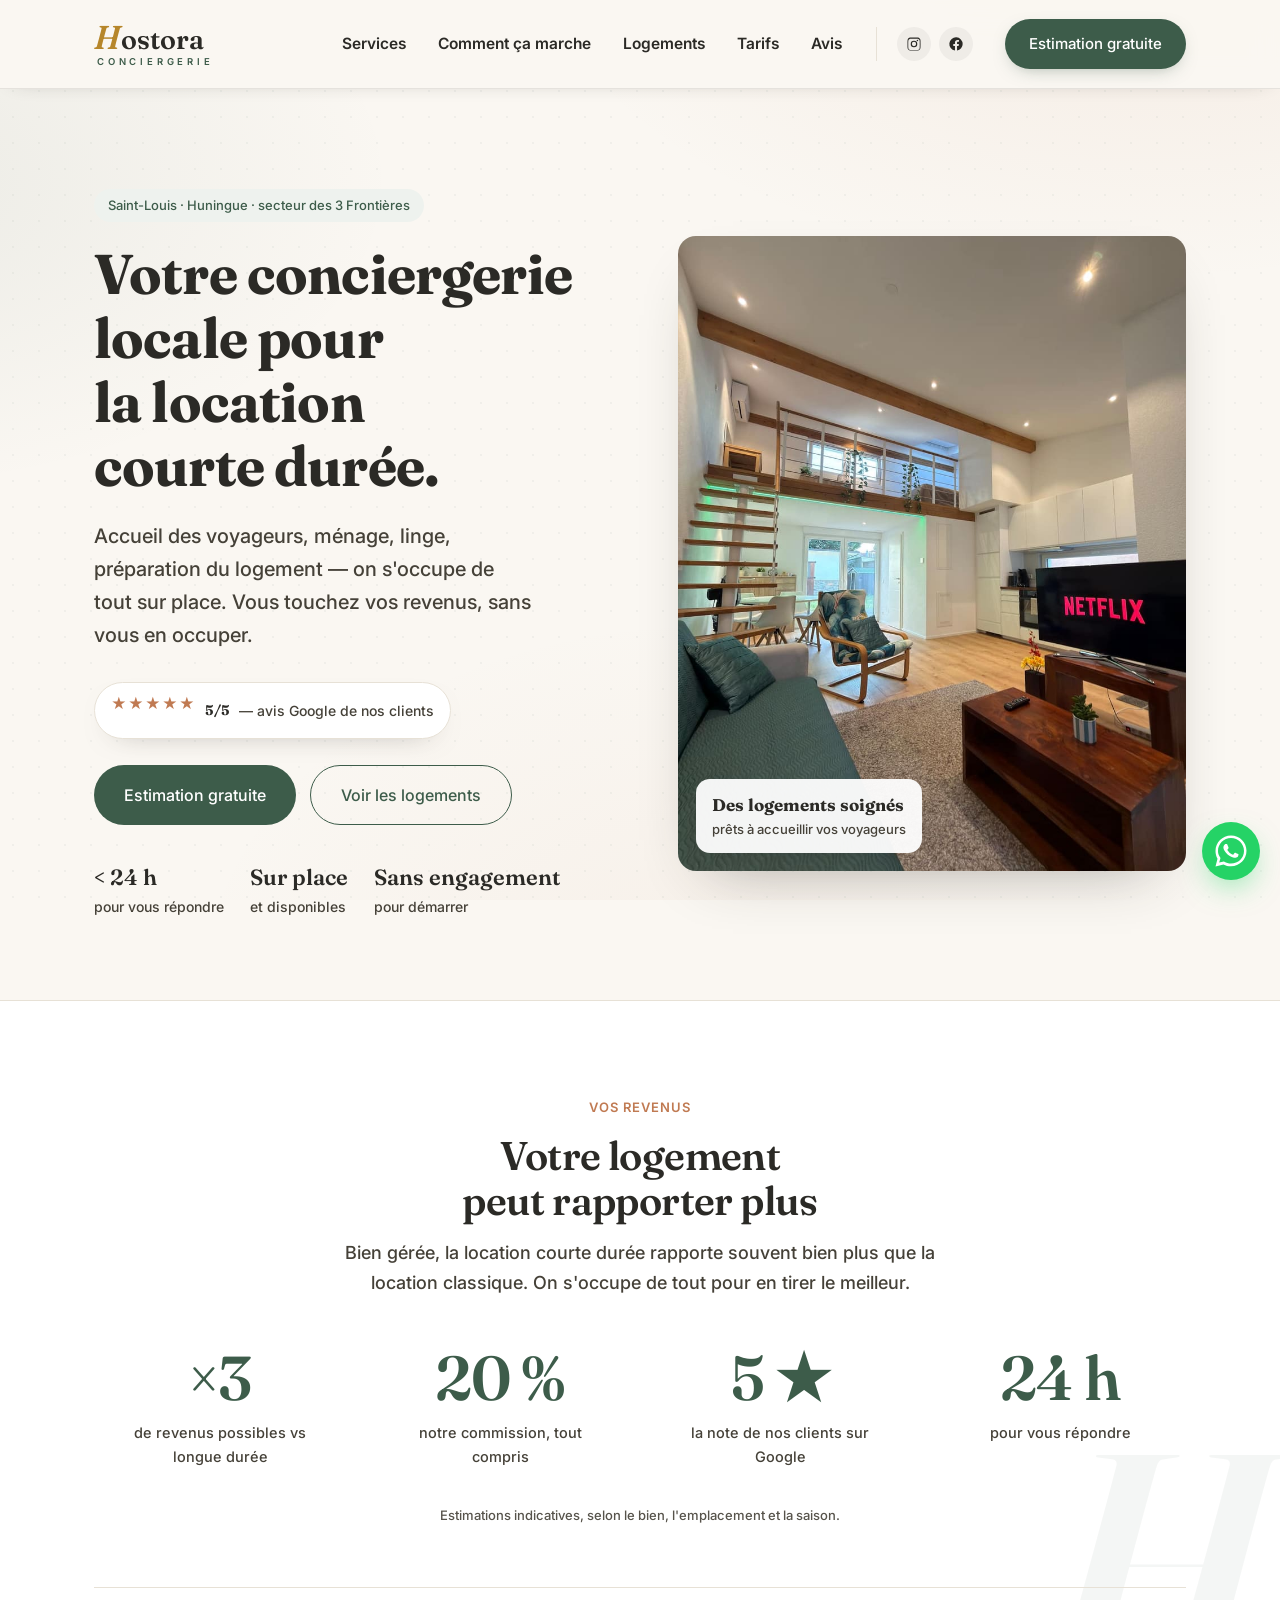
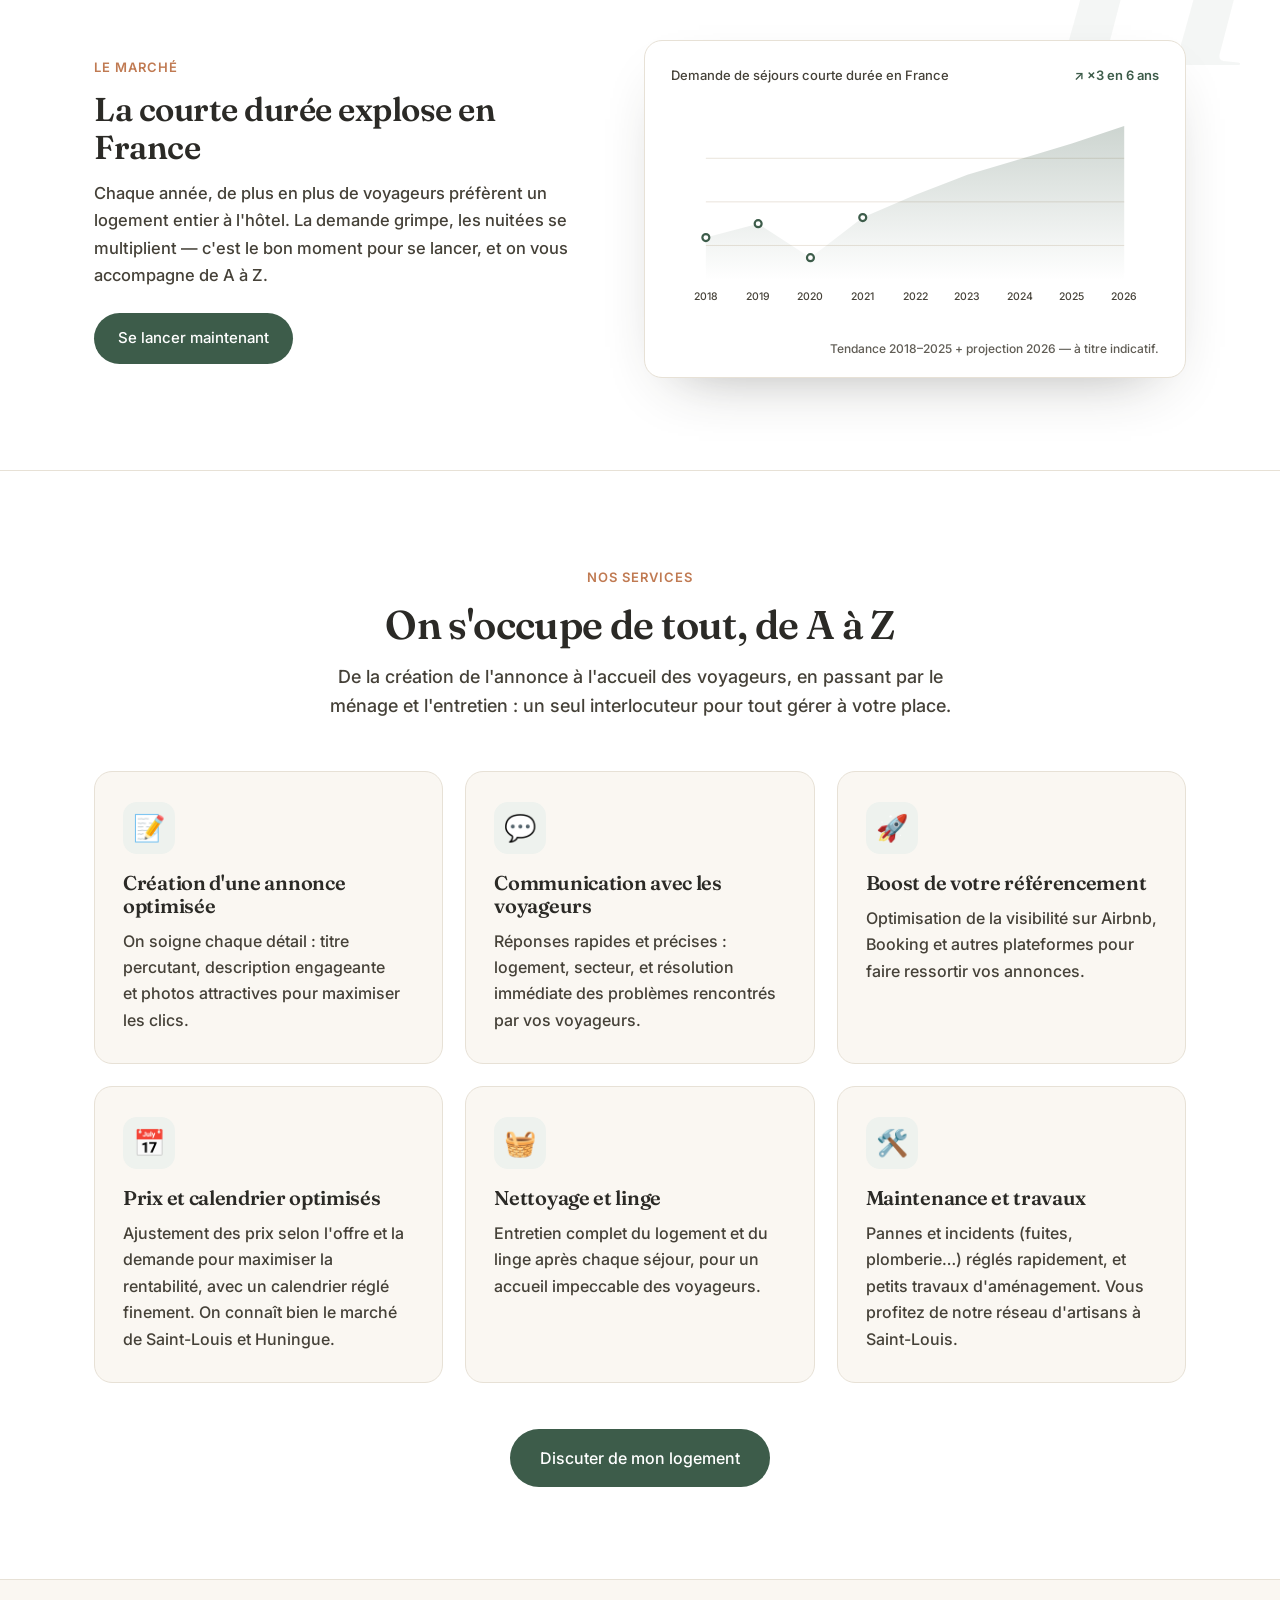
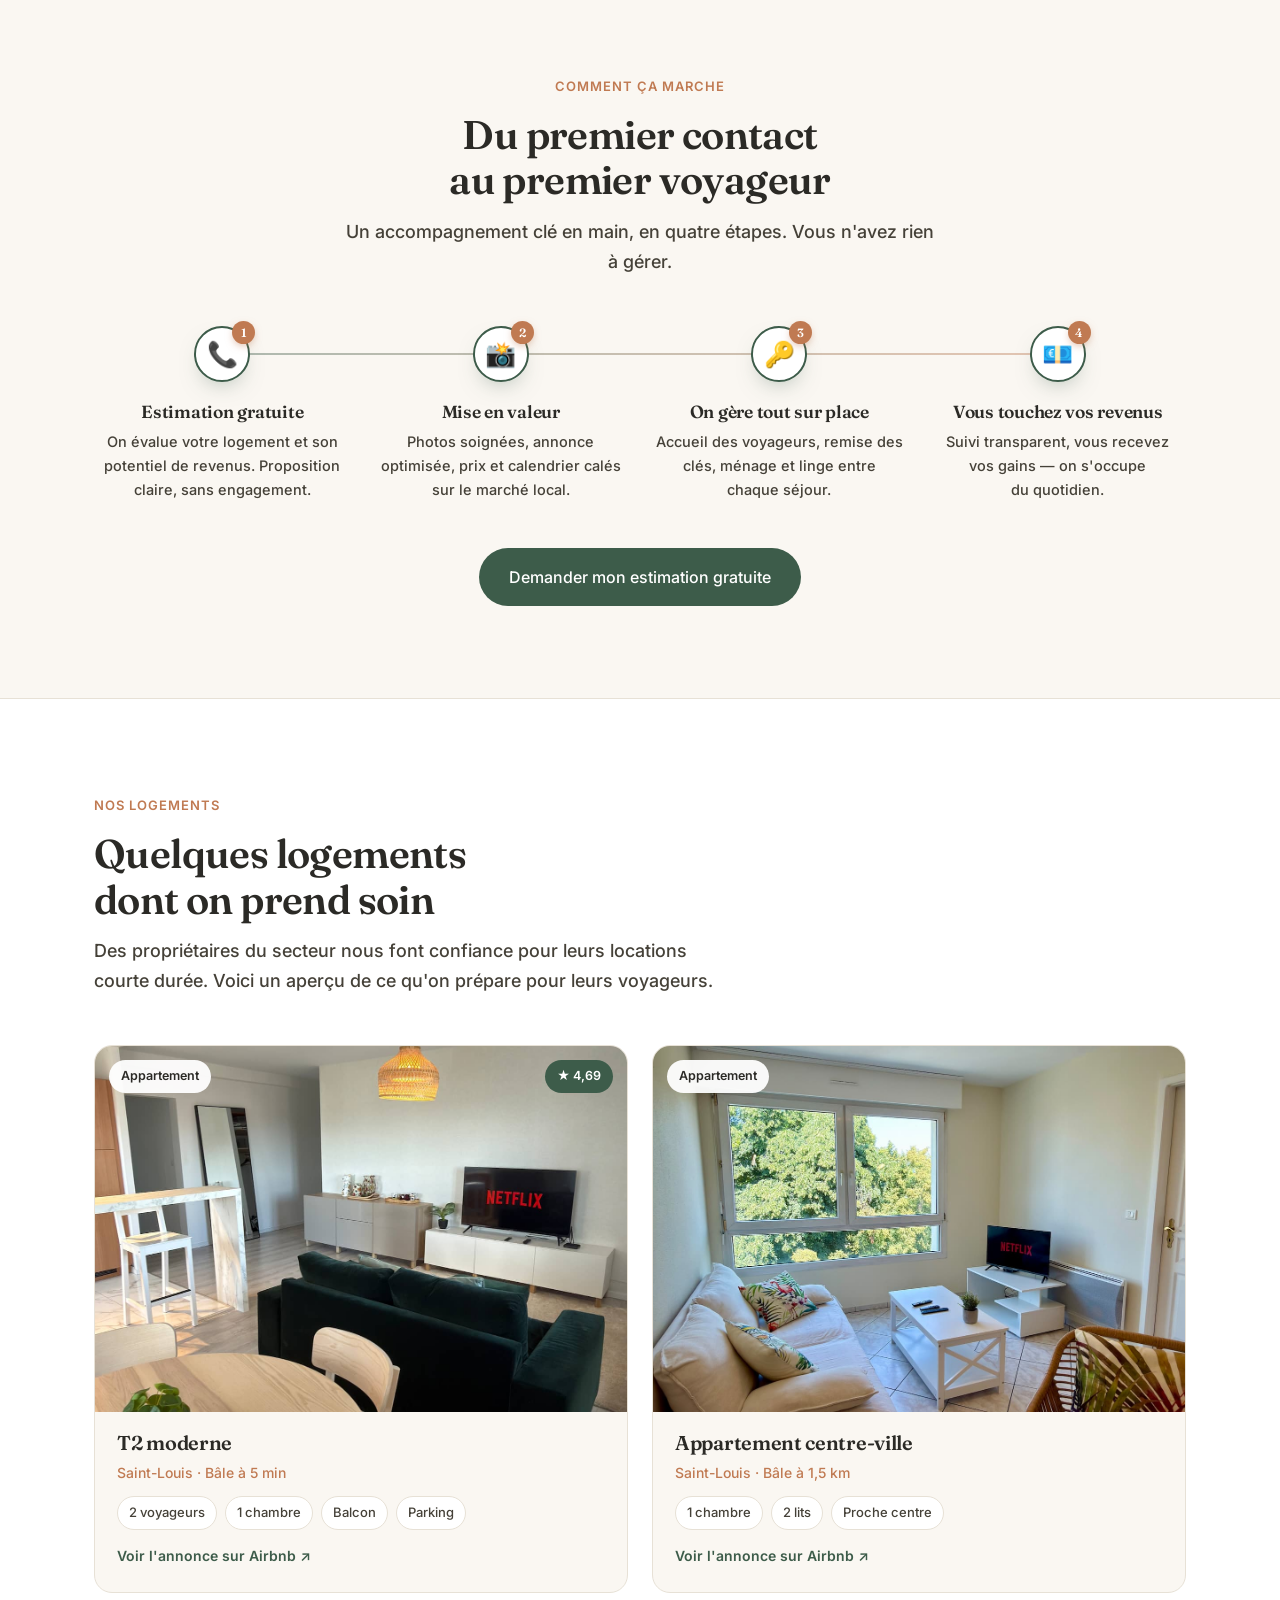
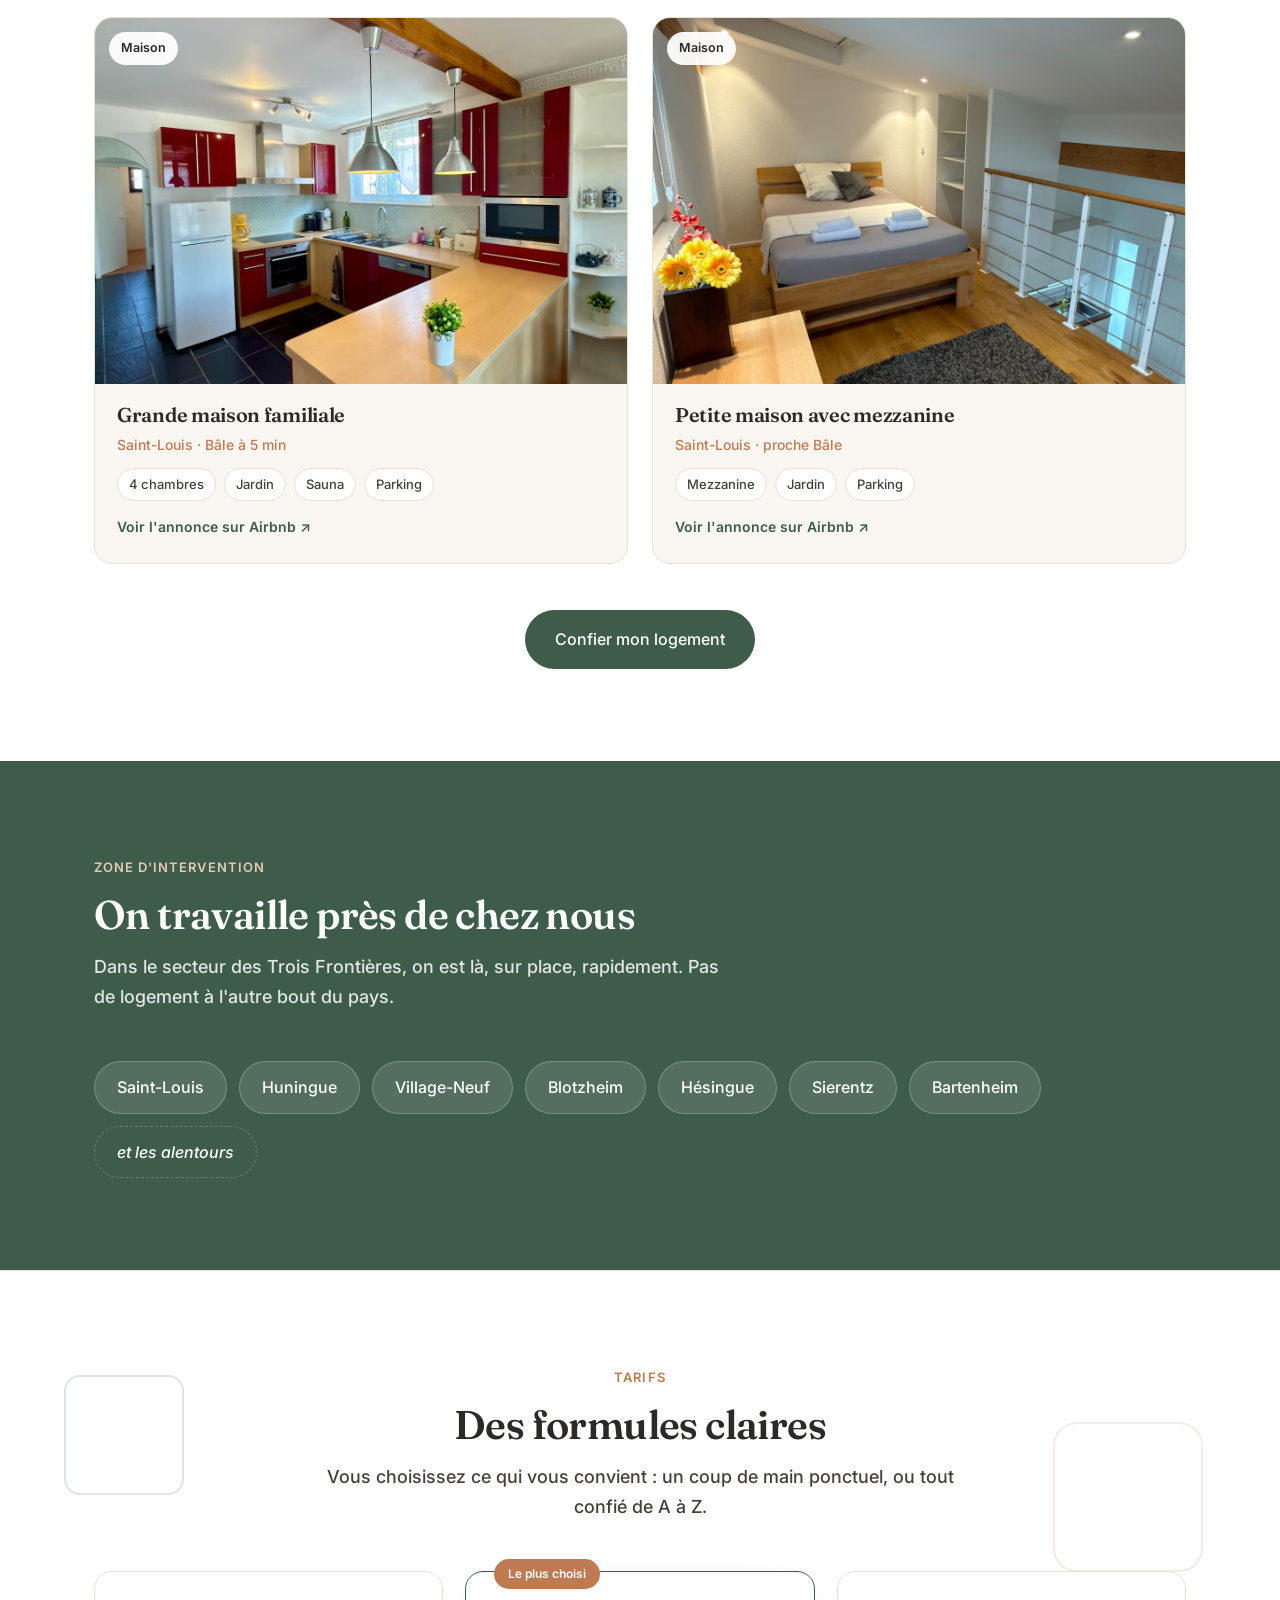
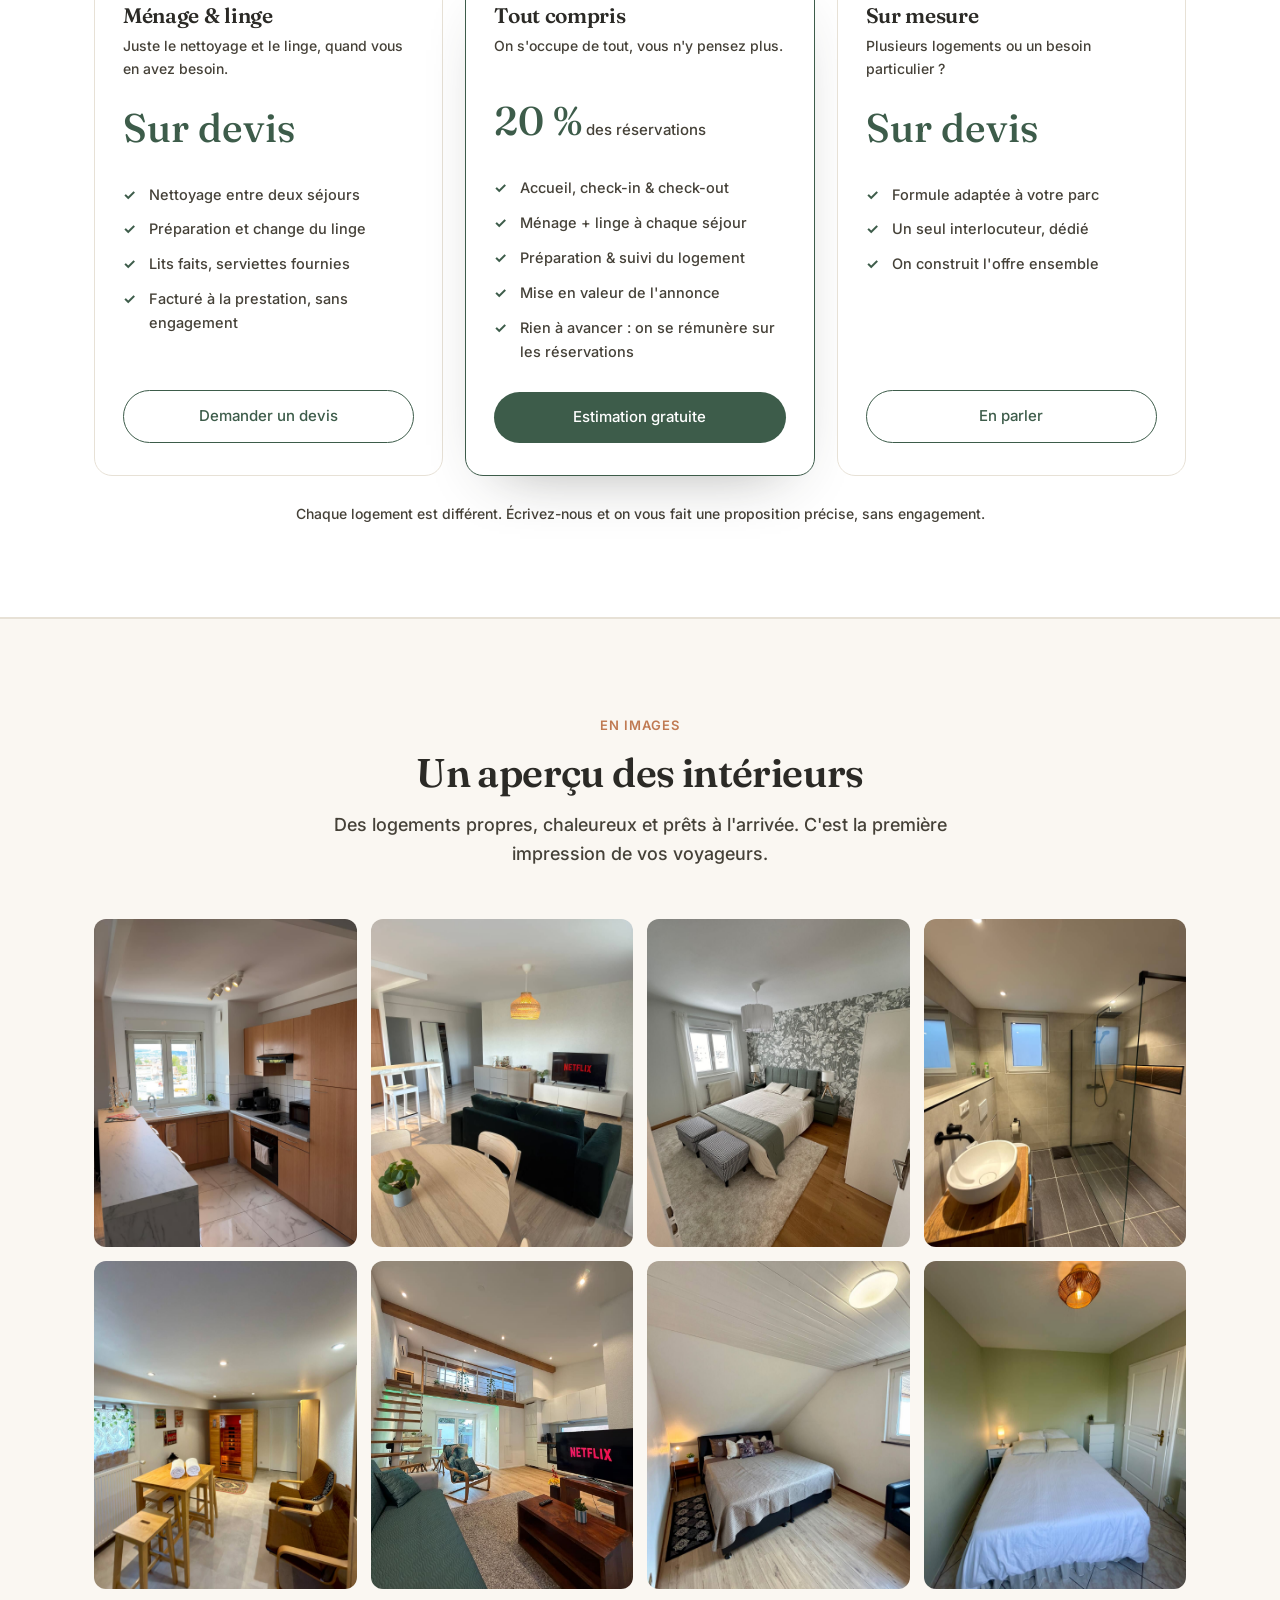
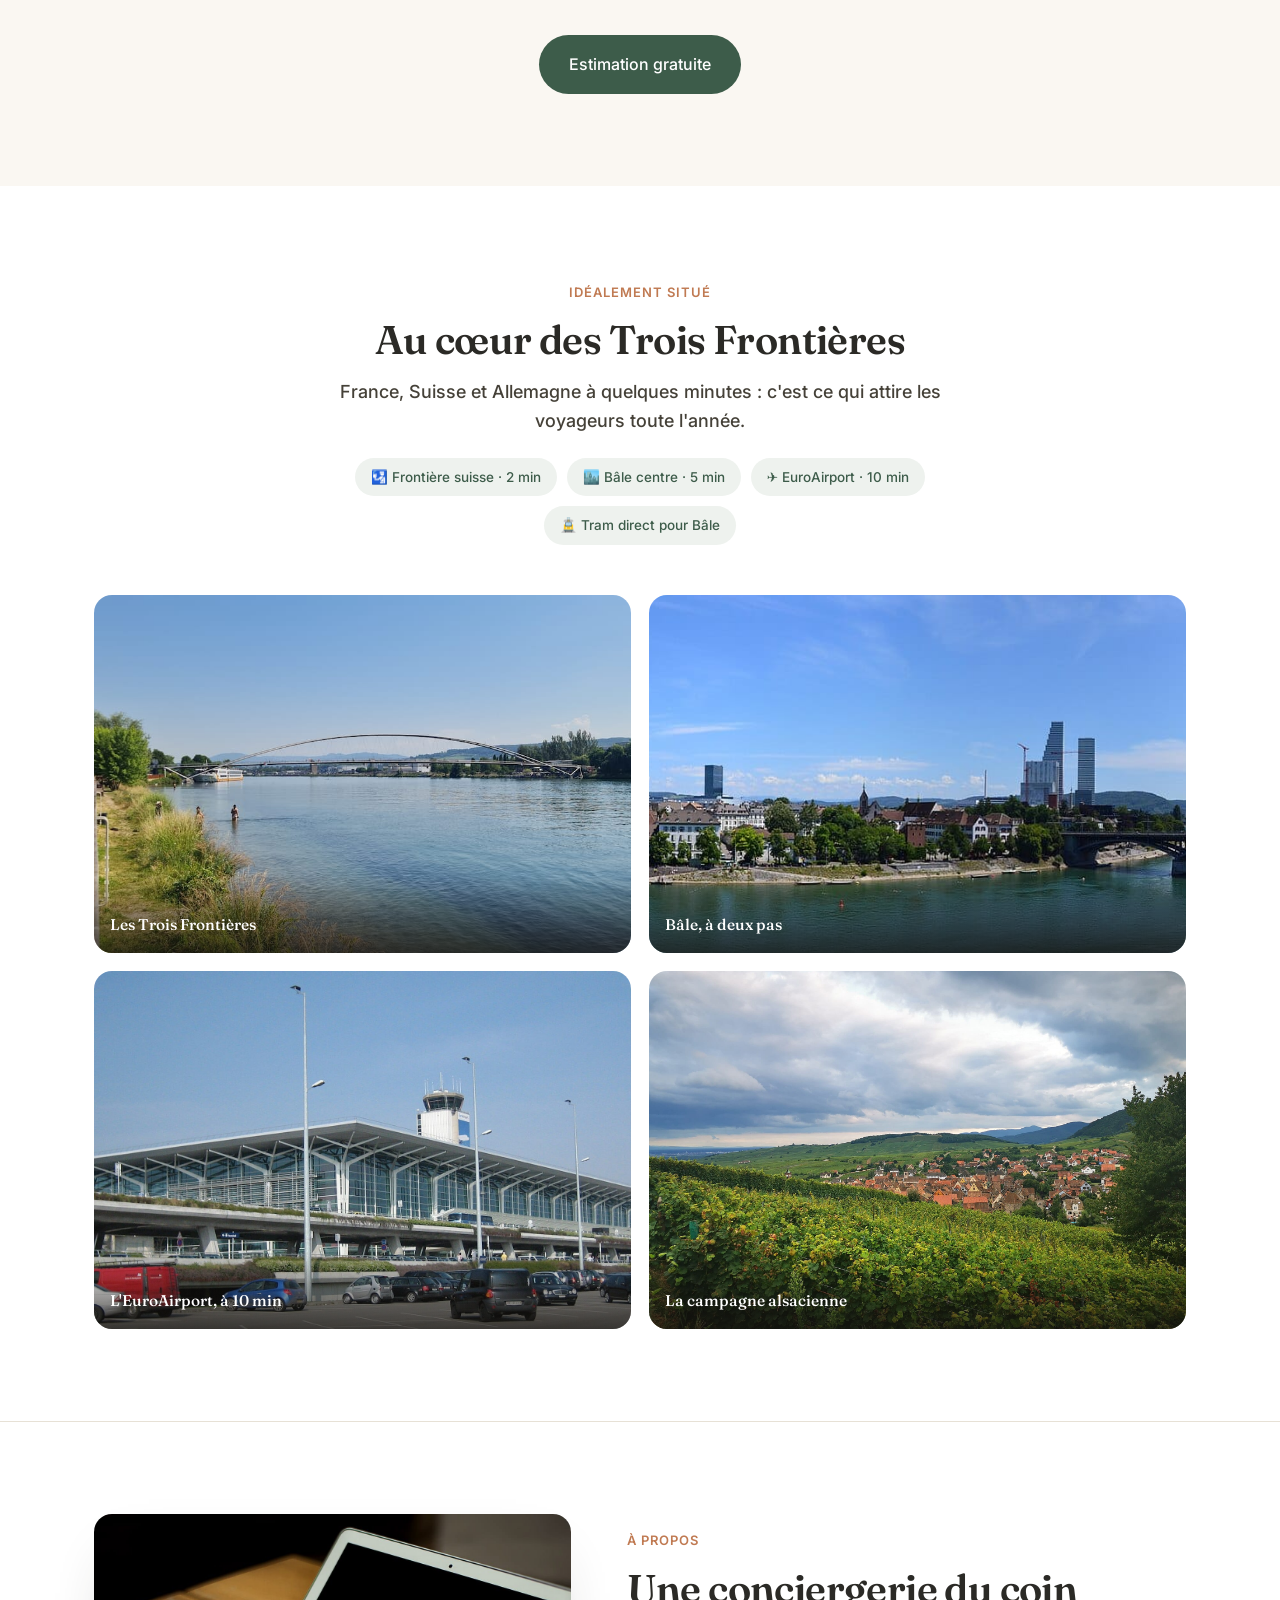
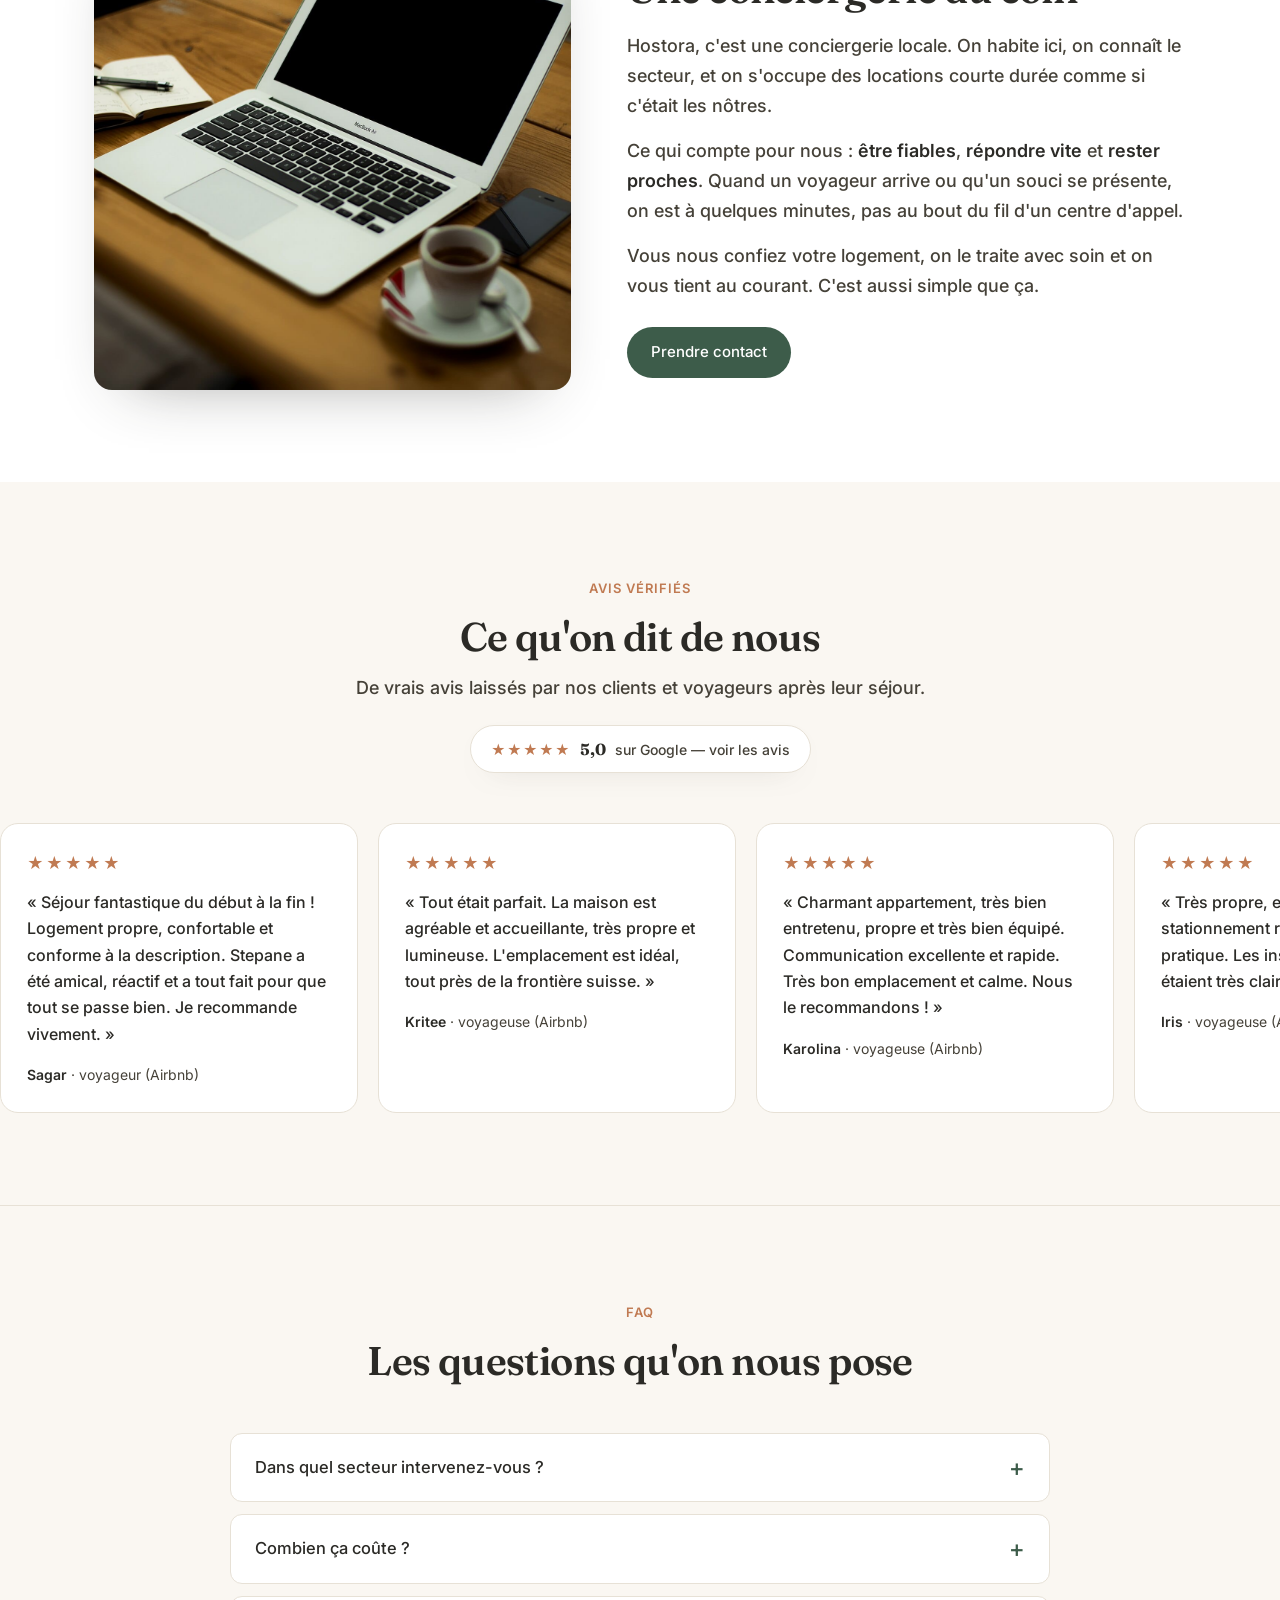
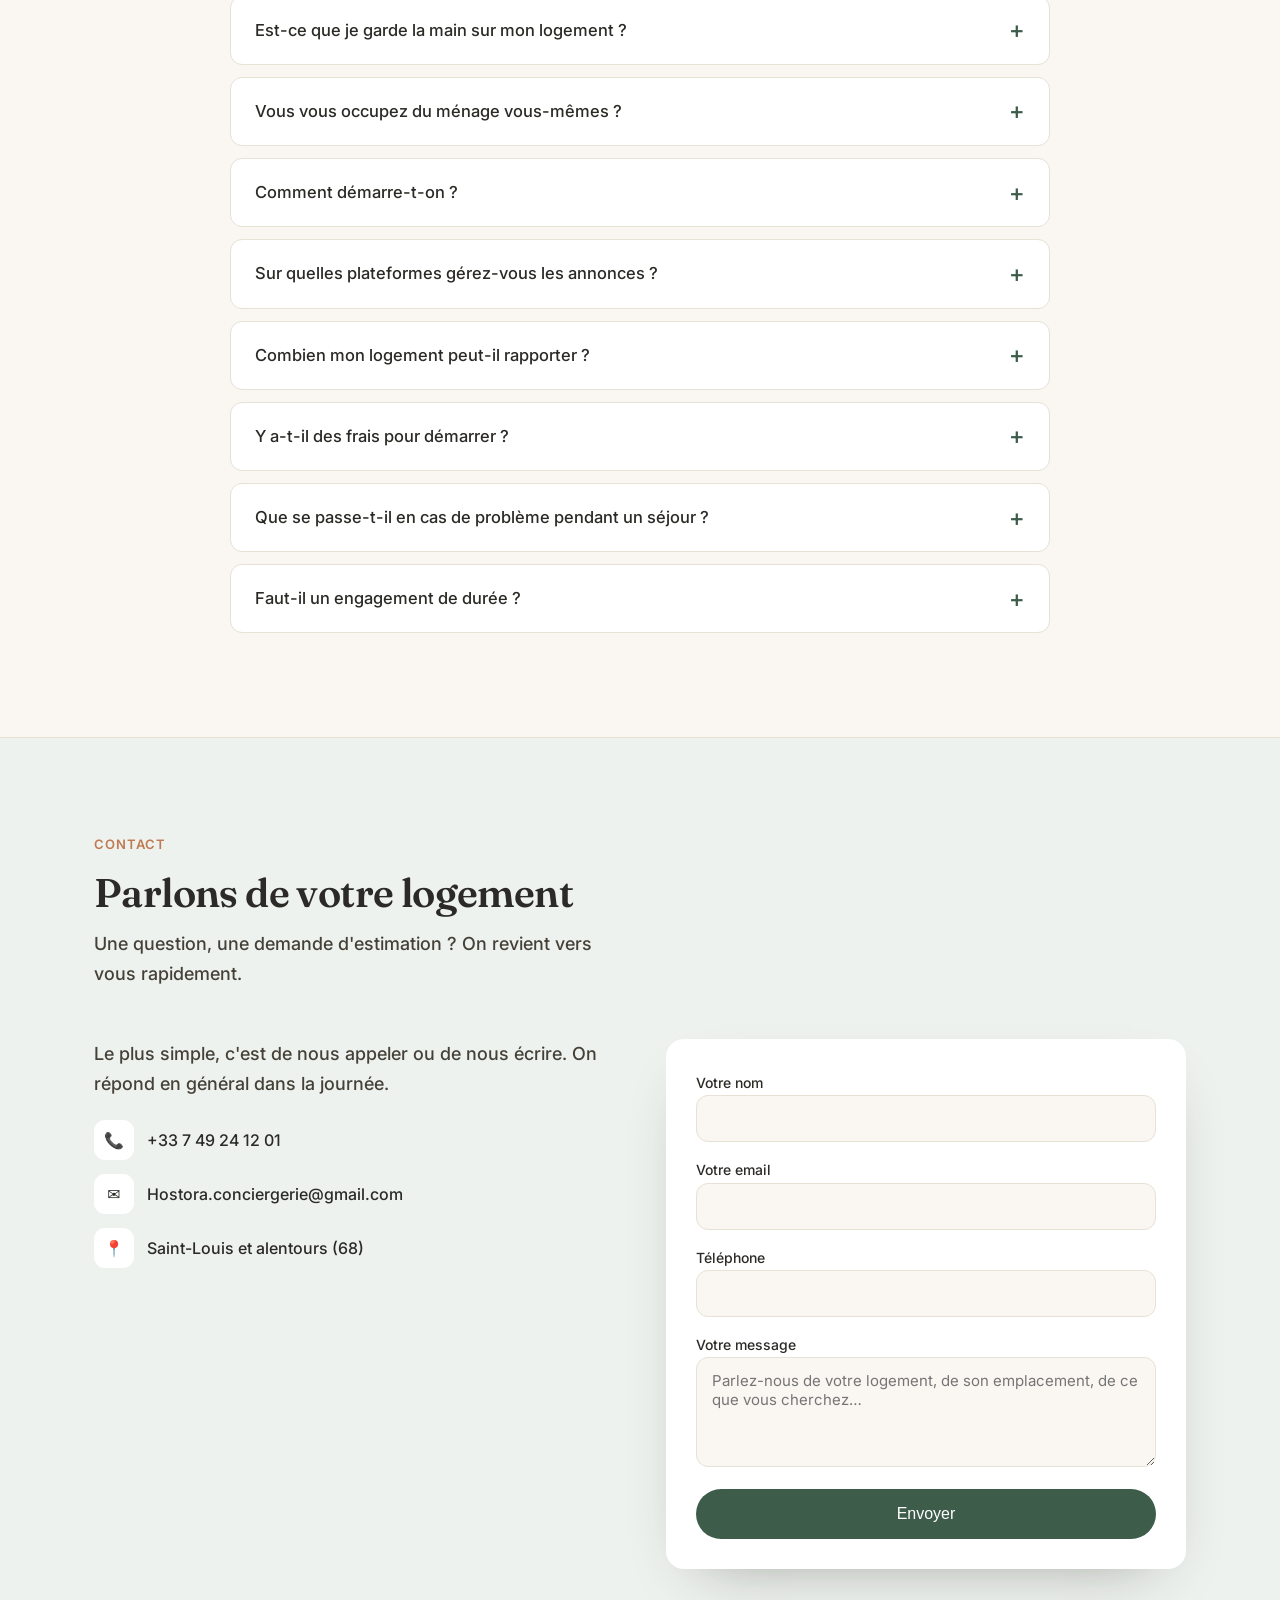
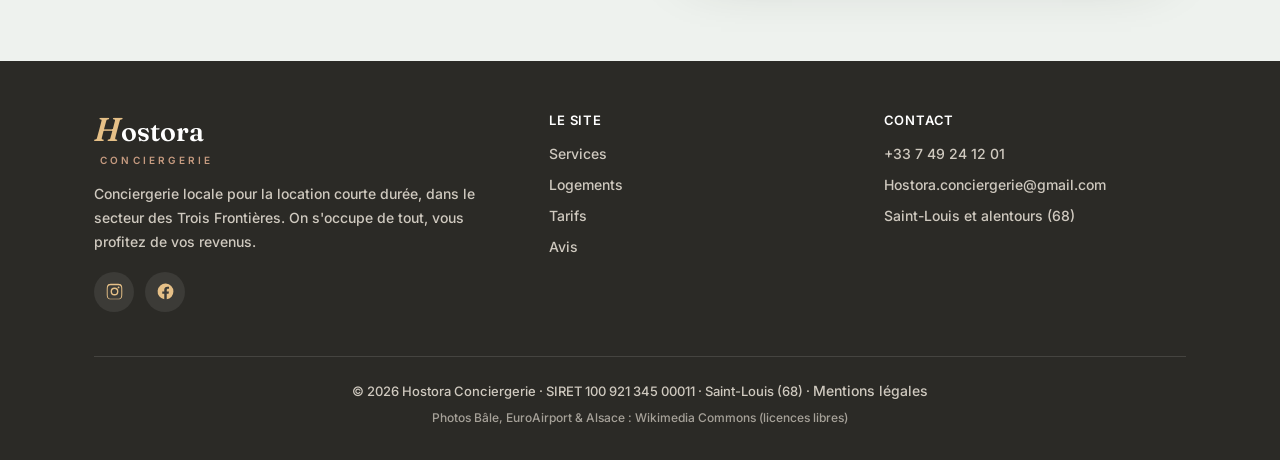
==== commit 99c71522: "Bascule toutes les URL internes (canonical, og, sitemap, redirection formulaire) vers hostora-concie" ====
--- a/index.html
+++ b/index.html
@@ -8,8 +8,8 @@
 <meta property="og:title" content="Hostora Conciergerie — locations courte durée à Saint-Louis">
 <meta property="og:description" content="On s'occupe de tout sur place : accueil des voyageurs, ménage, linge, préparation du logement. Conciergerie locale au cœur des Trois Frontières.">
 <meta property="og:type" content="website">
-<meta property="og:url" content="https://sensational-rabanadas-ee5eea.netlify.app/">
-<meta property="og:image" content="https://sensational-rabanadas-ee5eea.netlify.app/images/l4-1.jpg">
+<meta property="og:url" content="https://hostora-conciergerie.com/">
+<meta property="og:image" content="https://hostora-conciergerie.com/images/l4-1.jpg">
 <meta property="og:locale" content="fr_FR">
 <meta name="twitter:card" content="summary_large_image">
 <meta name="theme-color" content="#3d5c4a">
@@ -878,7 +878,7 @@
         <input type="hidden" name="_subject" value="Nouveau message depuis le site Hostora">
         <input type="hidden" name="_captcha" value="false">
         <input type="hidden" name="_template" value="table">
-        <input type="hidden" name="_next" value="https://sensational-rabanadas-ee5eea.netlify.app/merci.html">
+        <input type="hidden" name="_next" value="https://hostora-conciergerie.com/merci.html">
         <input type="text" name="_honey" style="display:none" tabindex="-1" autocomplete="off" aria-hidden="true">
         <div><label for="nom">Votre nom</label><input id="nom" name="nom" type="text" required></div>
         <div><label for="email">Votre email</label><input id="email" name="email" type="email" required></div>
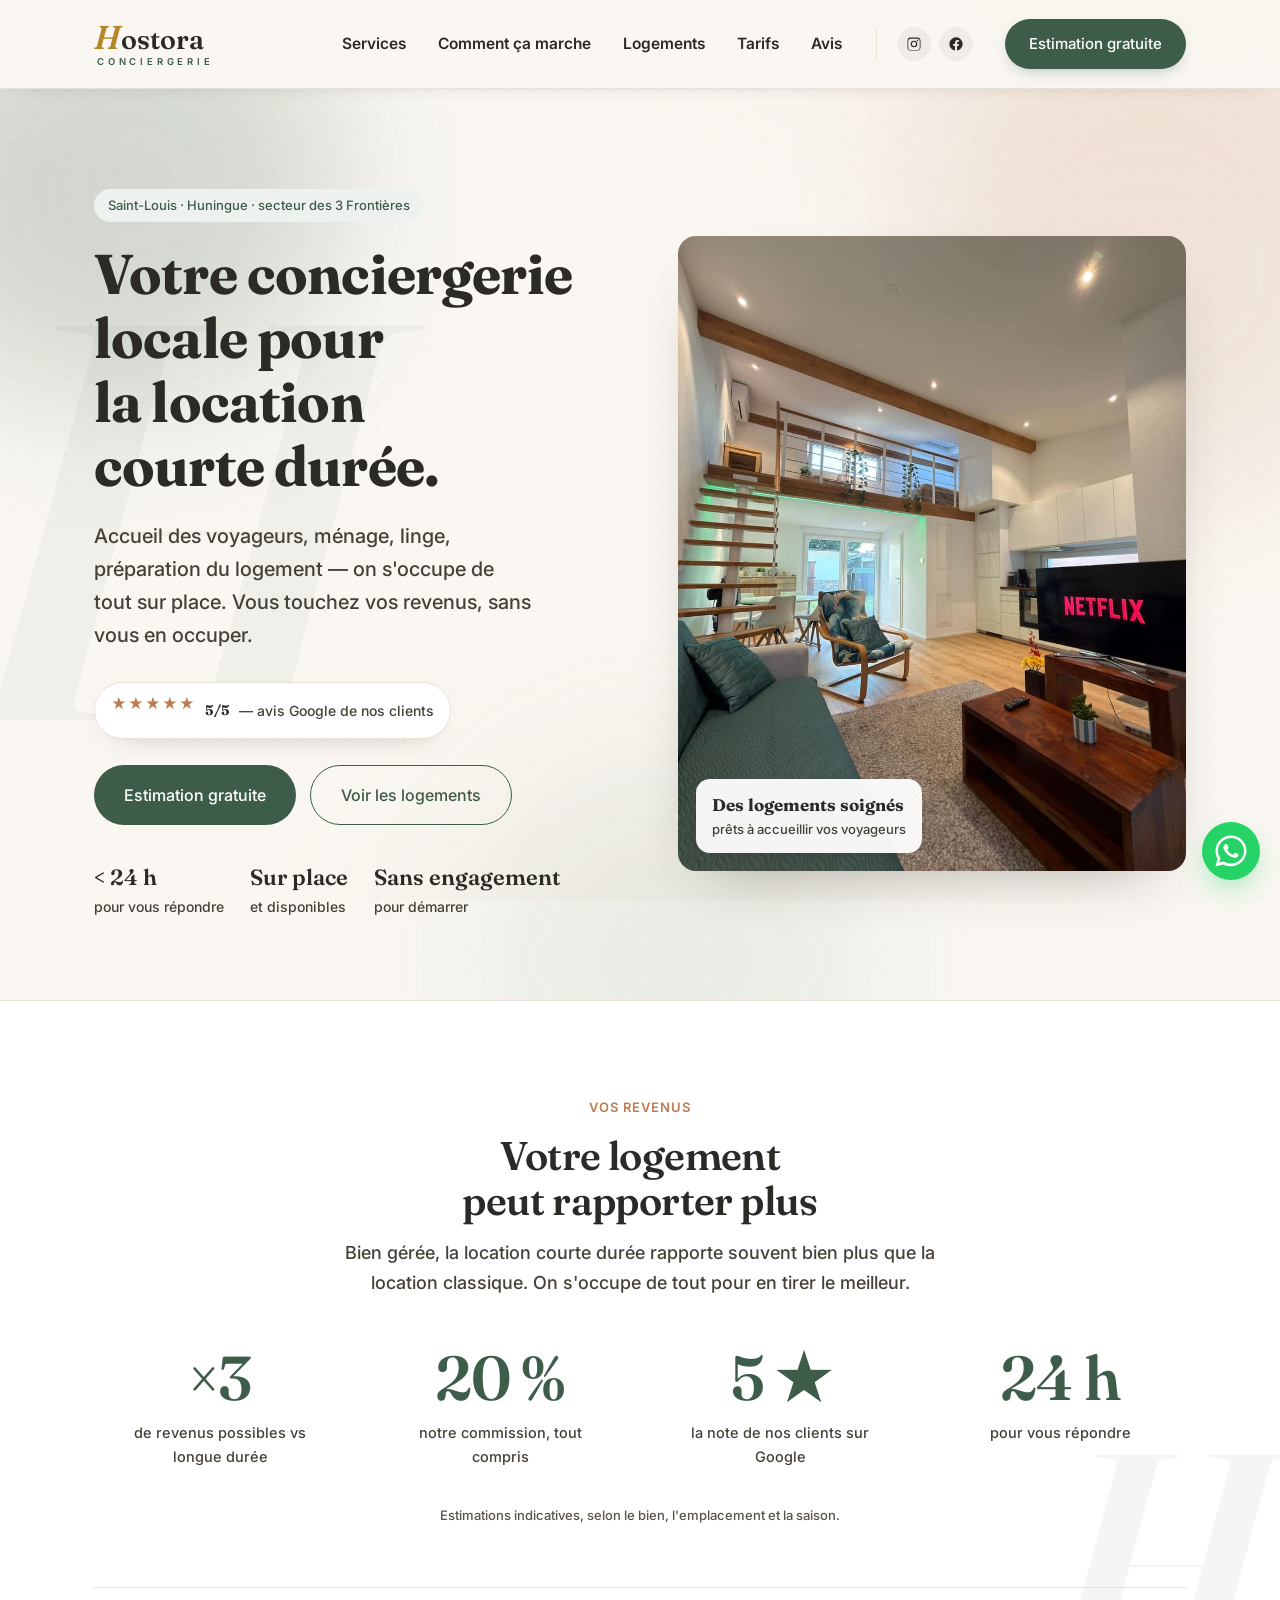
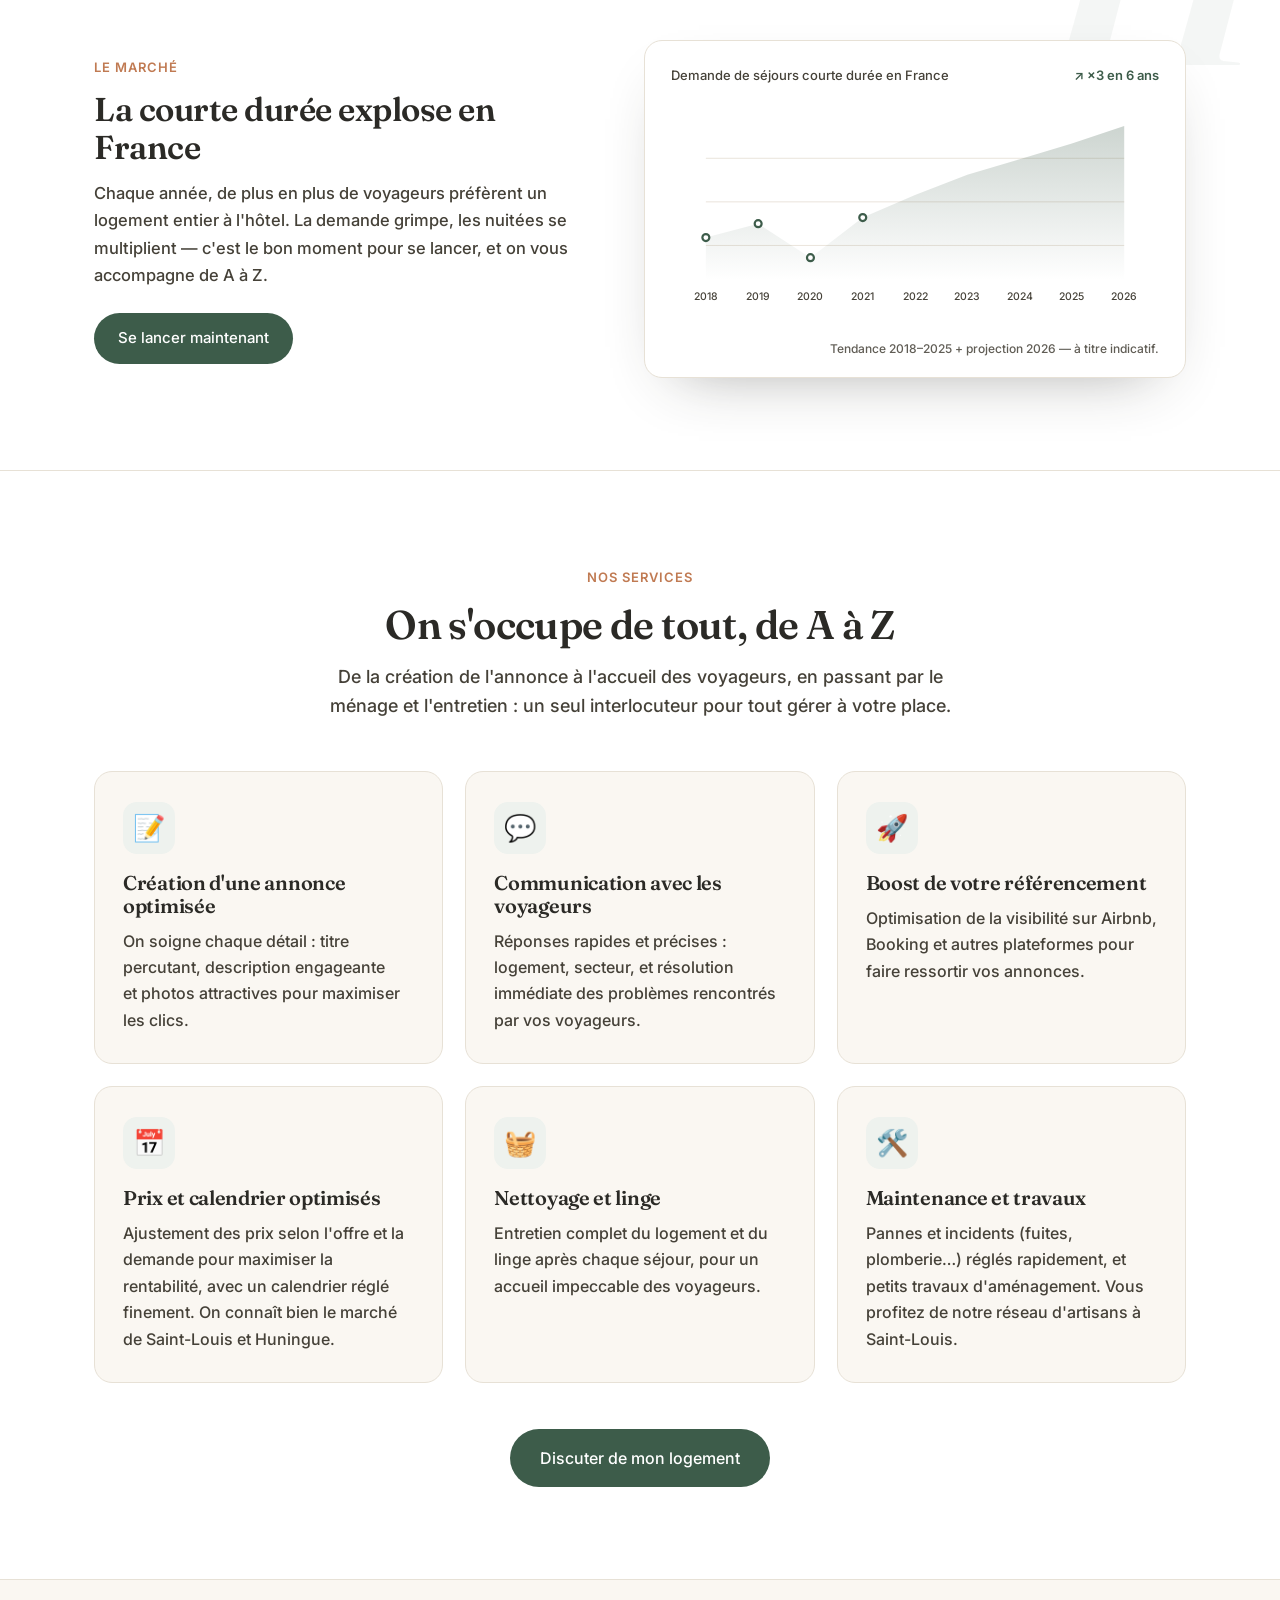
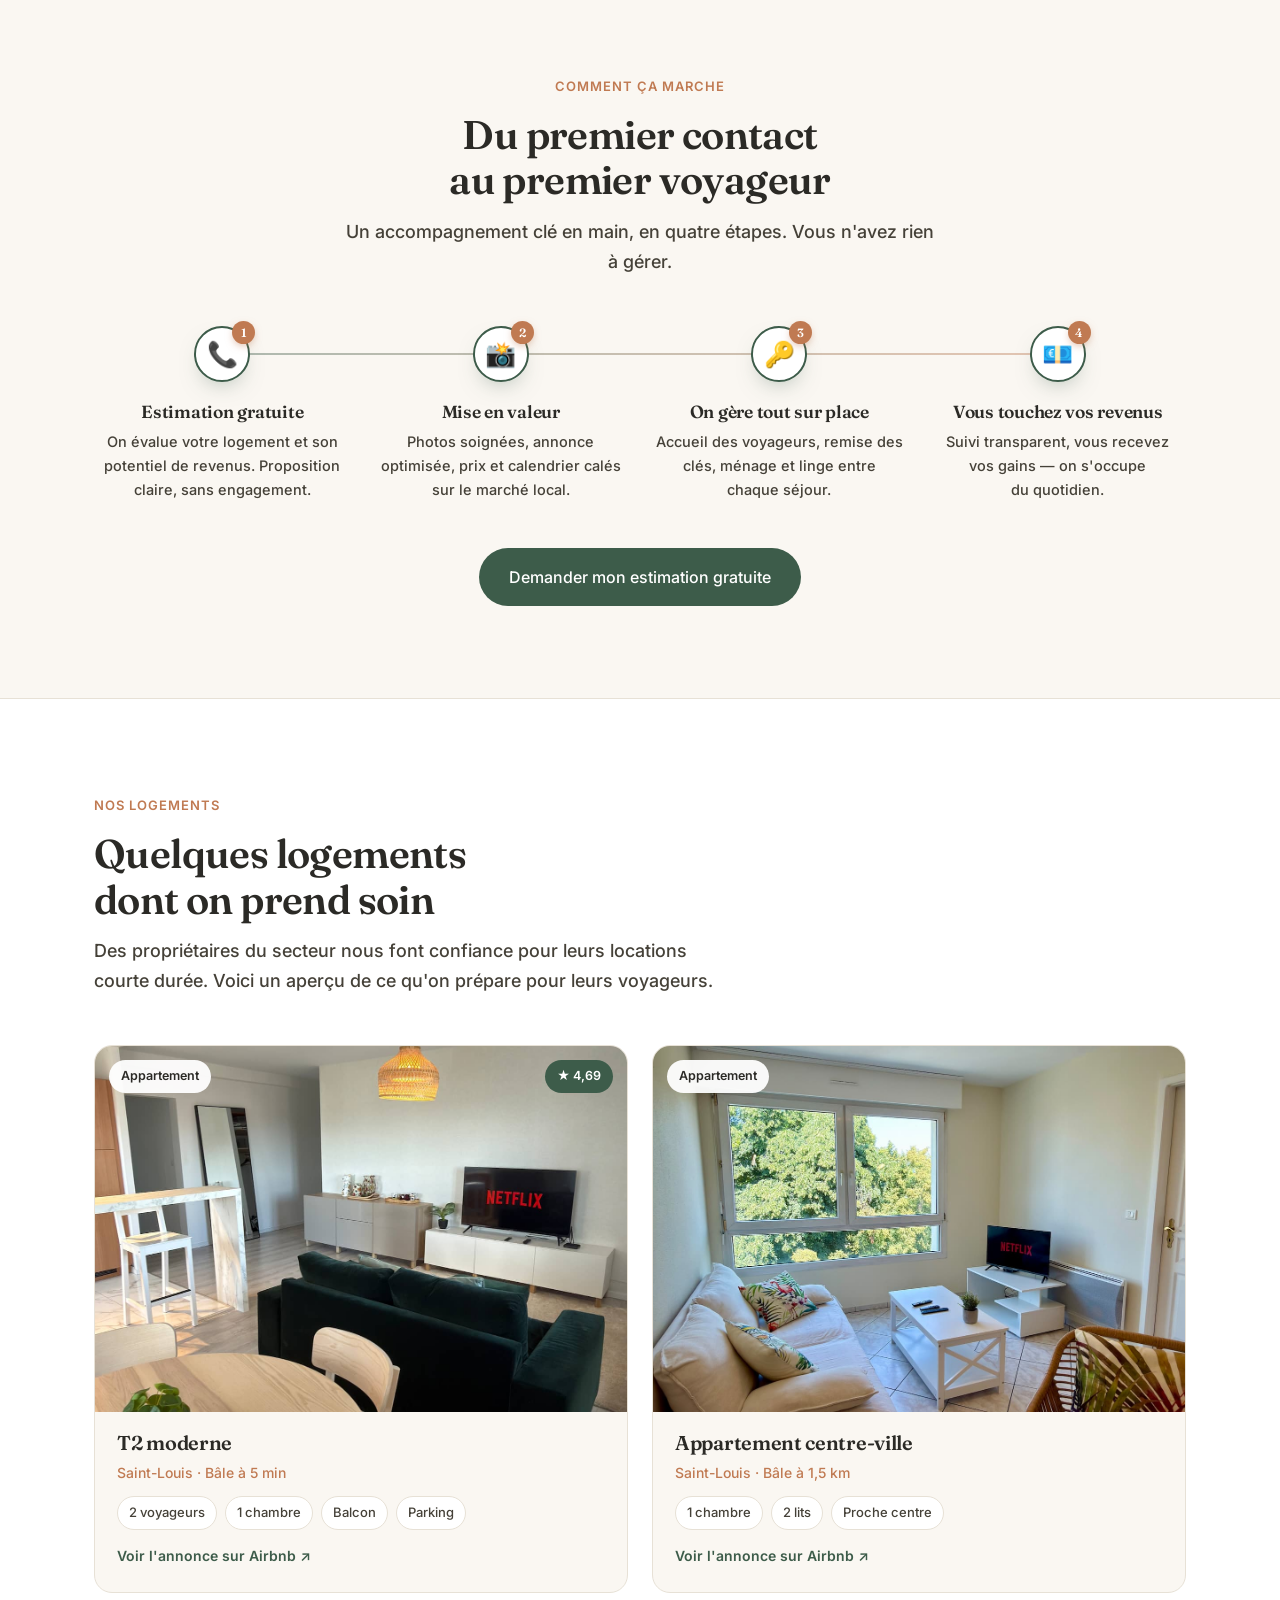
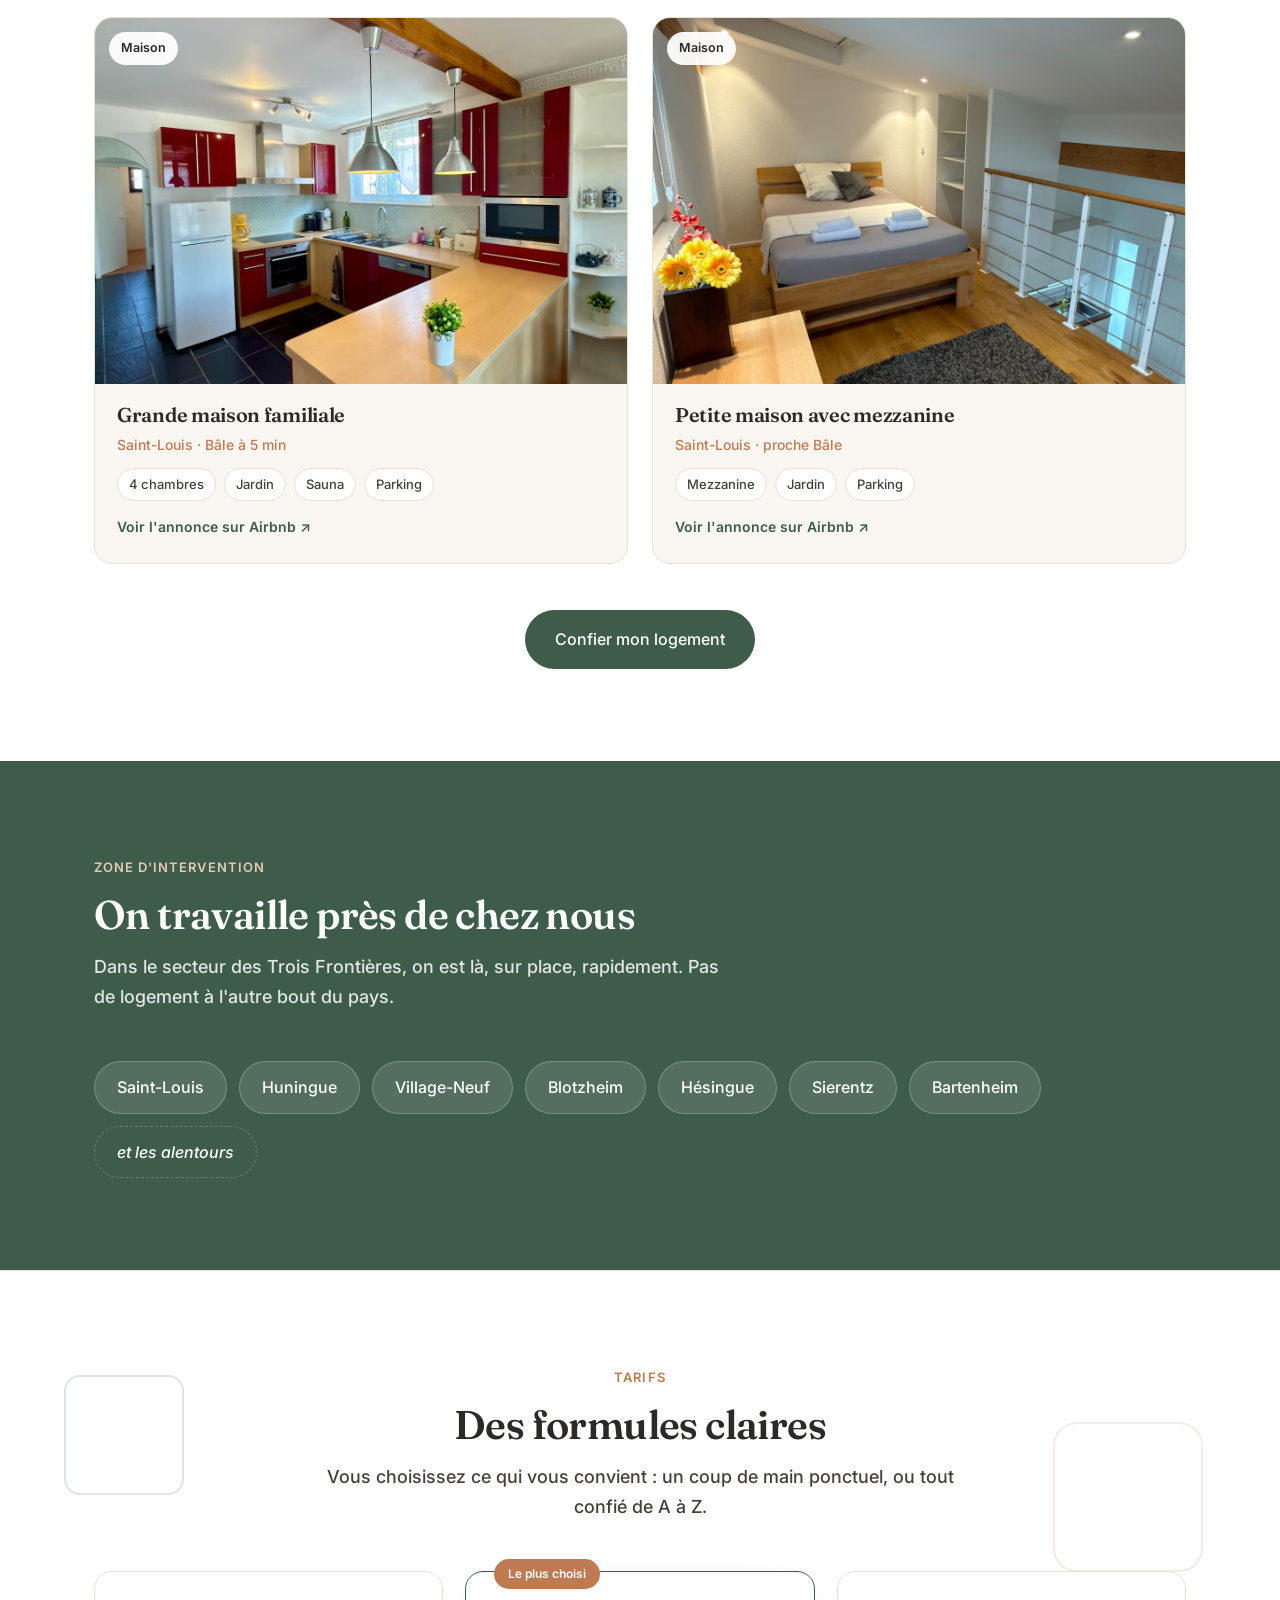
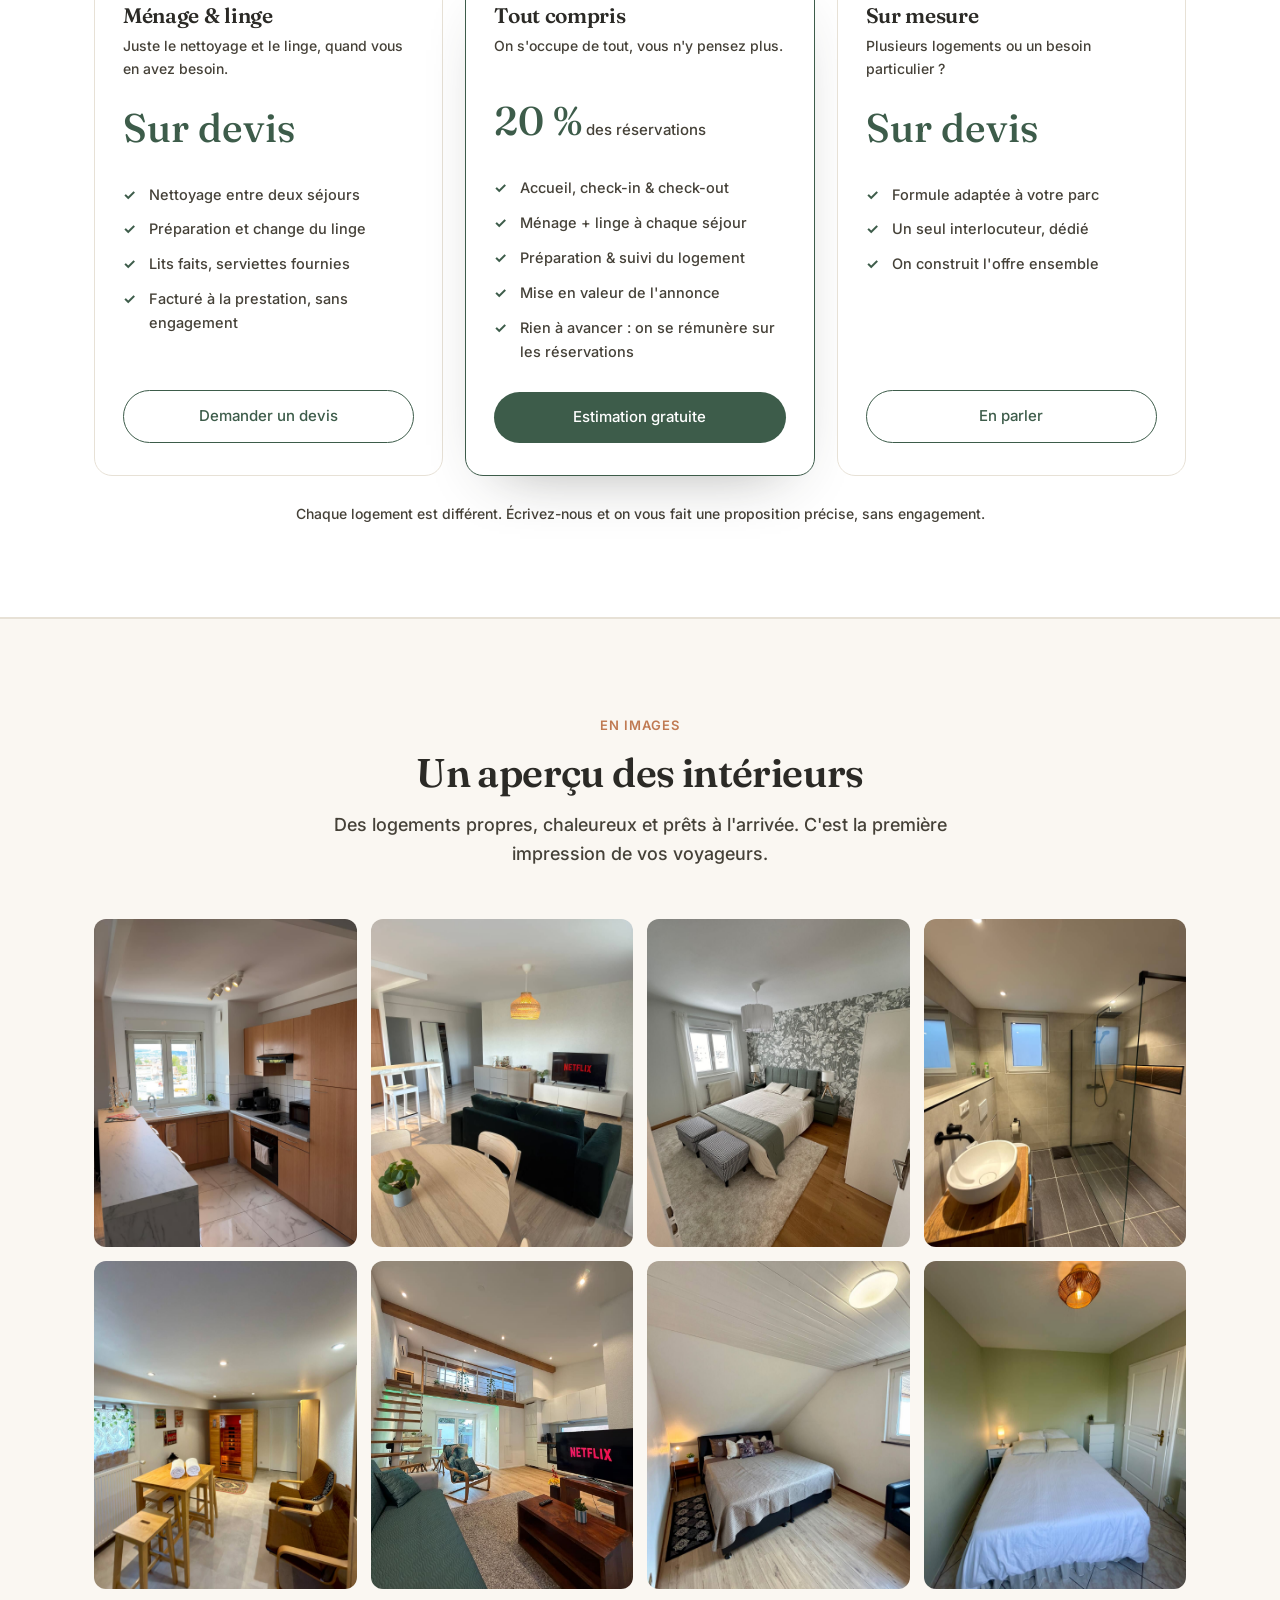
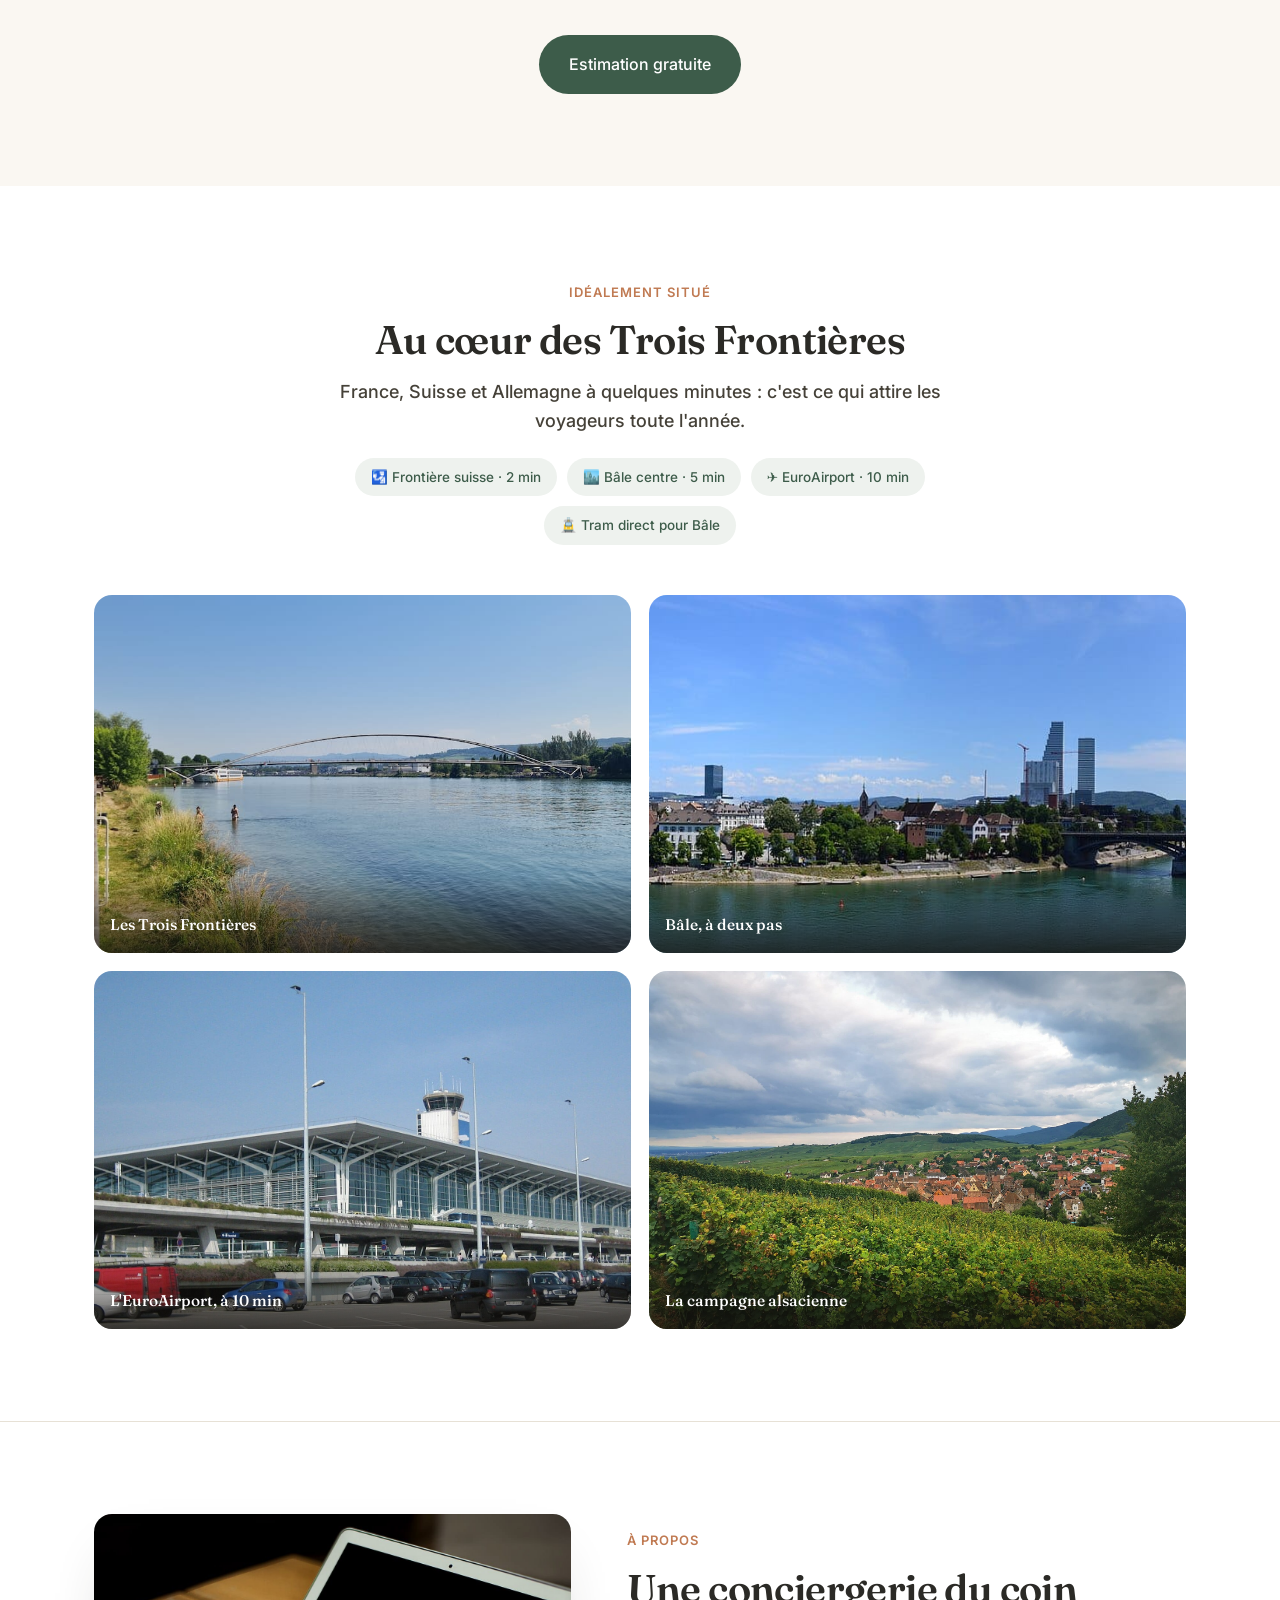
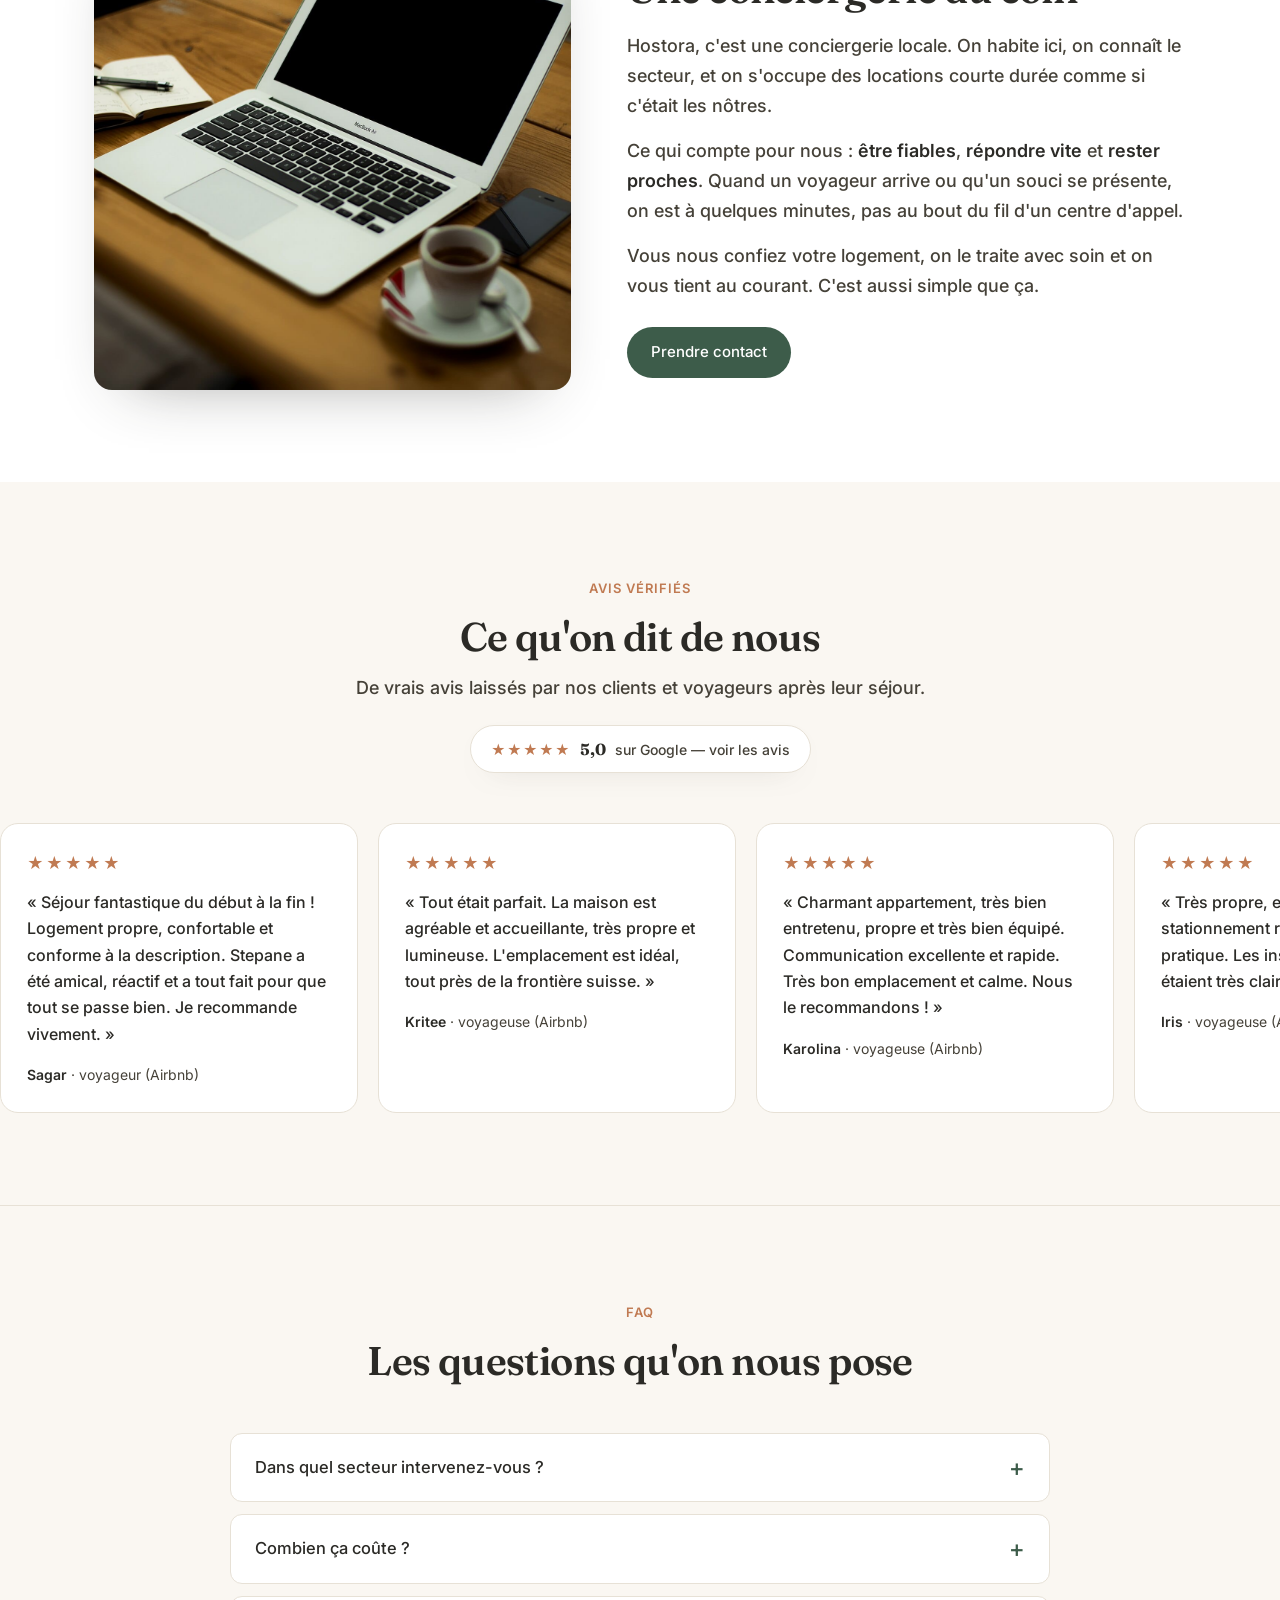
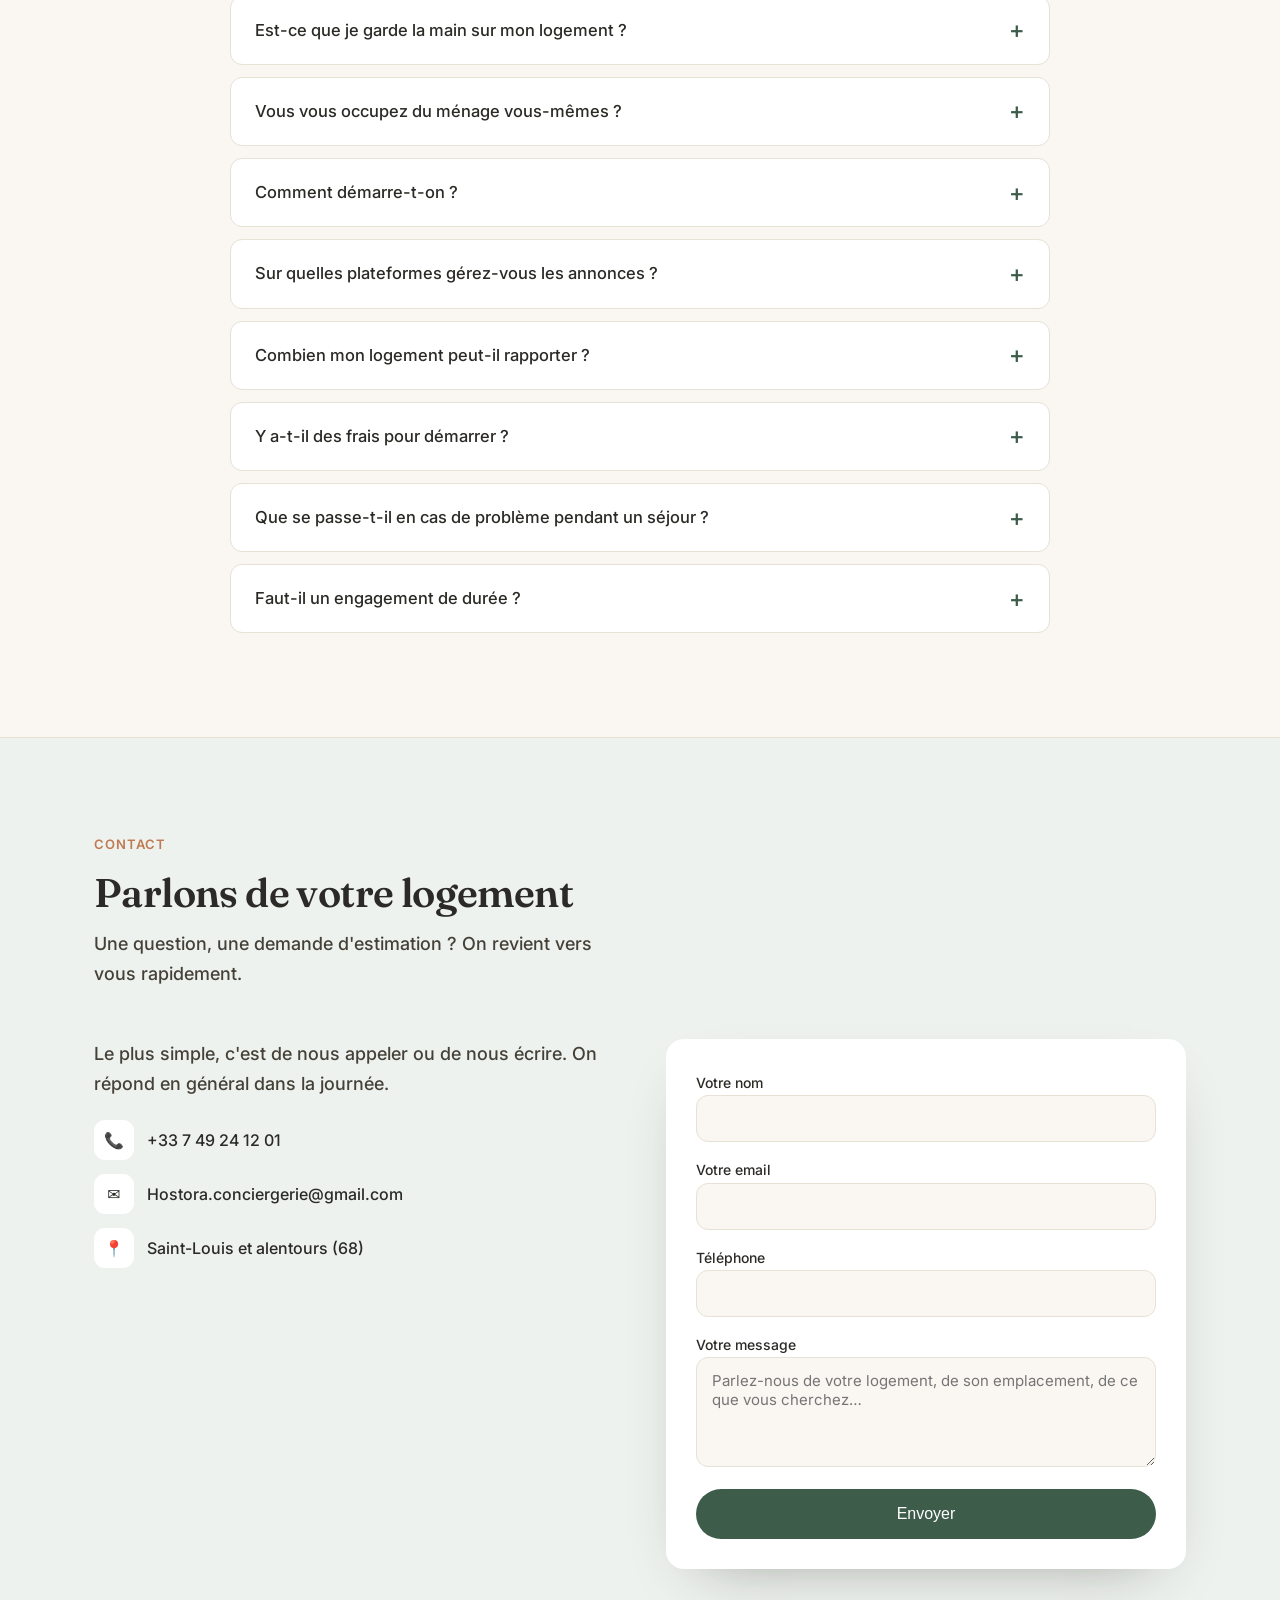
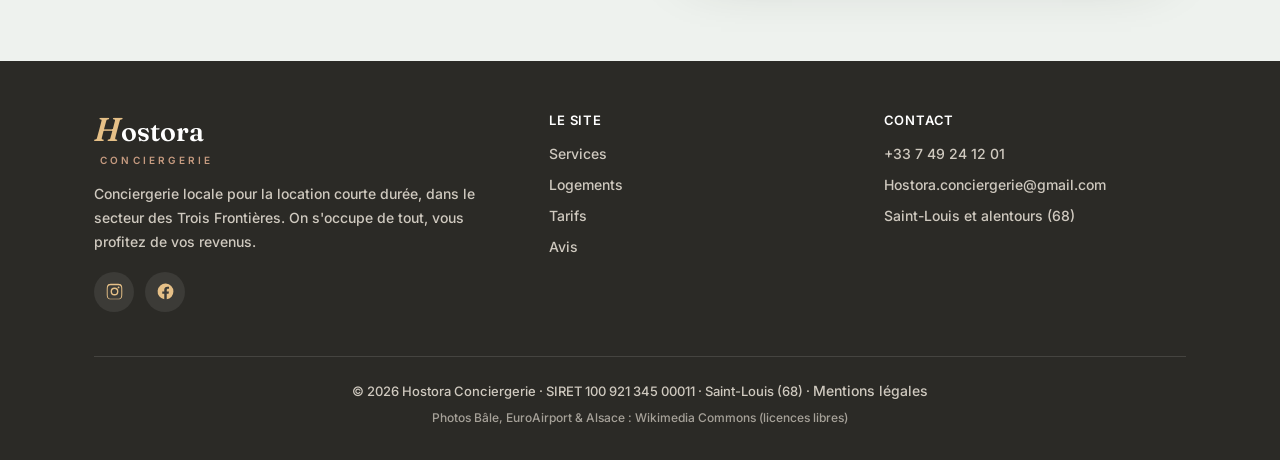
==== commit f9e187a6: "Enrichit le fond du hero: grand H filigrane + halos de couleur doux (reduit le cote vide)" ====
--- a/index.html
+++ b/index.html
@@ -3,6 +3,7 @@
 <head>
 <meta charset="UTF-8">
 <meta name="viewport" content="width=device-width, initial-scale=1.0">
+<meta name="google-site-verification" content="EctVAE_NPNl8cdb3Om58_2yUvXoya97LVHmHgeoKAKk">
 <title>Hostora Conciergerie — locations courte durée à Saint-Louis et alentours</title>
 <meta name="description" content="Conciergerie locale à Saint-Louis, Huningue, Village-Neuf, Blotzheim, Hésingue et Sierentz. Accueil des voyageurs, ménage, linge, préparation du logement — on s'occupe de tout sur place.">
 <meta property="og:title" content="Hostora Conciergerie — locations courte durée à Saint-Louis">
@@ -17,7 +18,8 @@
 <script>document.documentElement.classList.add('js')</script>
 <link rel="preconnect" href="https://fonts.googleapis.com">
 <link rel="preconnect" href="https://fonts.gstatic.com" crossorigin>
-<link href="https://fonts.googleapis.com/css2?family=Fraunces:ital,opsz,wght@0,9..144,400;0,9..144,500;0,9..144,600;0,9..144,700;1,9..144,600&family=Inter:wght@400;500;600&display=swap" rel="stylesheet">
+<link rel="stylesheet" href="https://fonts.googleapis.com/css2?family=Fraunces:ital,opsz,wght@0,9..144,400;0,9..144,500;0,9..144,600;0,9..144,700;1,9..144,600&family=Inter:wght@400;500;600&display=swap" media="print" onload="this.media='all'">
+<noscript><link rel="stylesheet" href="https://fonts.googleapis.com/css2?family=Fraunces:ital,opsz,wght@0,9..144,400;0,9..144,500;0,9..144,600;0,9..144,700;1,9..144,600&family=Inter:wght@400;500;600&display=swap"></noscript>
 <style>
   :root{
     --bg:#faf7f2;
@@ -91,8 +93,9 @@
 
   /* Hero */
   .hero{padding:100px 0 82px;position:relative;overflow:hidden}
+  .hero::before{content:"H";position:absolute;left:-3%;top:47%;transform:translateY(-50%);font-family:'Fraunces',serif;font-style:italic;font-weight:600;font-size:clamp(300px,44vw,600px);line-height:0;color:var(--accent);opacity:.045;pointer-events:none;user-select:none;z-index:0}
   .hero-orbs{position:absolute;inset:0;overflow:hidden;pointer-events:none;z-index:0}
-  .hero-orbs span{position:absolute;border-radius:50%;filter:blur(66px);opacity:.55;will-change:transform}
+  .hero-orbs span{position:absolute;border-radius:50%;filter:blur(72px);opacity:.4;will-change:transform}
   .hero-orbs span:nth-child(1){width:440px;height:440px;background:rgba(61,92,74,.42);top:-120px;left:-90px;animation:orb1 21s ease-in-out infinite alternate}
   .hero-orbs span:nth-child(2){width:500px;height:500px;background:rgba(192,122,82,.36);top:-80px;right:-120px;animation:orb2 25s ease-in-out infinite alternate}
   .hero-orbs span:nth-child(3){width:380px;height:380px;background:rgba(157,184,166,.42);bottom:-150px;left:38%;animation:orb3 28s ease-in-out infinite alternate}
@@ -434,6 +437,7 @@
 
 <!-- HERO -->
 <section class="hero">
+  <div class="hero-orbs" aria-hidden="true"><span></span><span></span><span></span></div>
   <div class="pay-bubbles" aria-hidden="true">
     <div class="pay-bubble pb1"><span class="pb-amount">+864,50&nbsp;€</span><span class="pb-label">Virement Airbnb</span></div>
     <div class="pay-bubble pb2"><span class="pb-amount">+432&nbsp;€</span><span class="pb-label">Virement Booking</span></div>
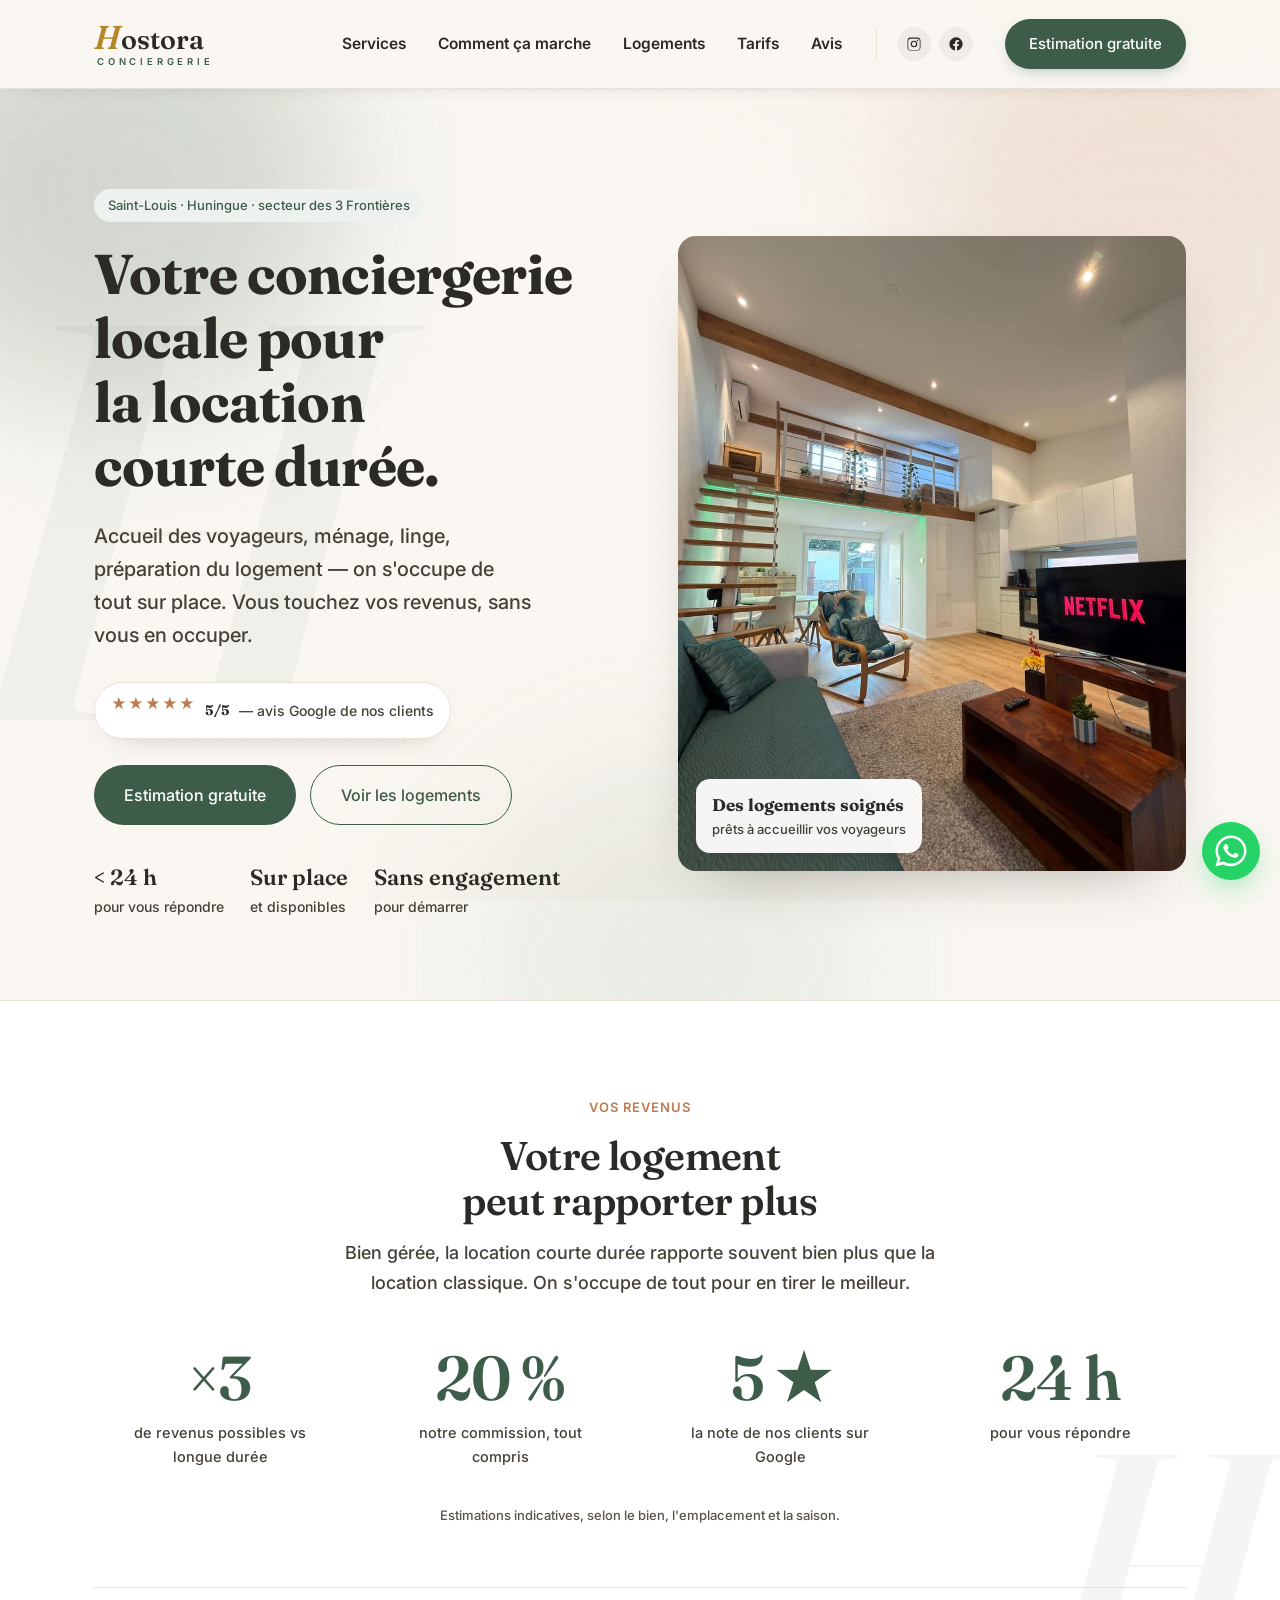
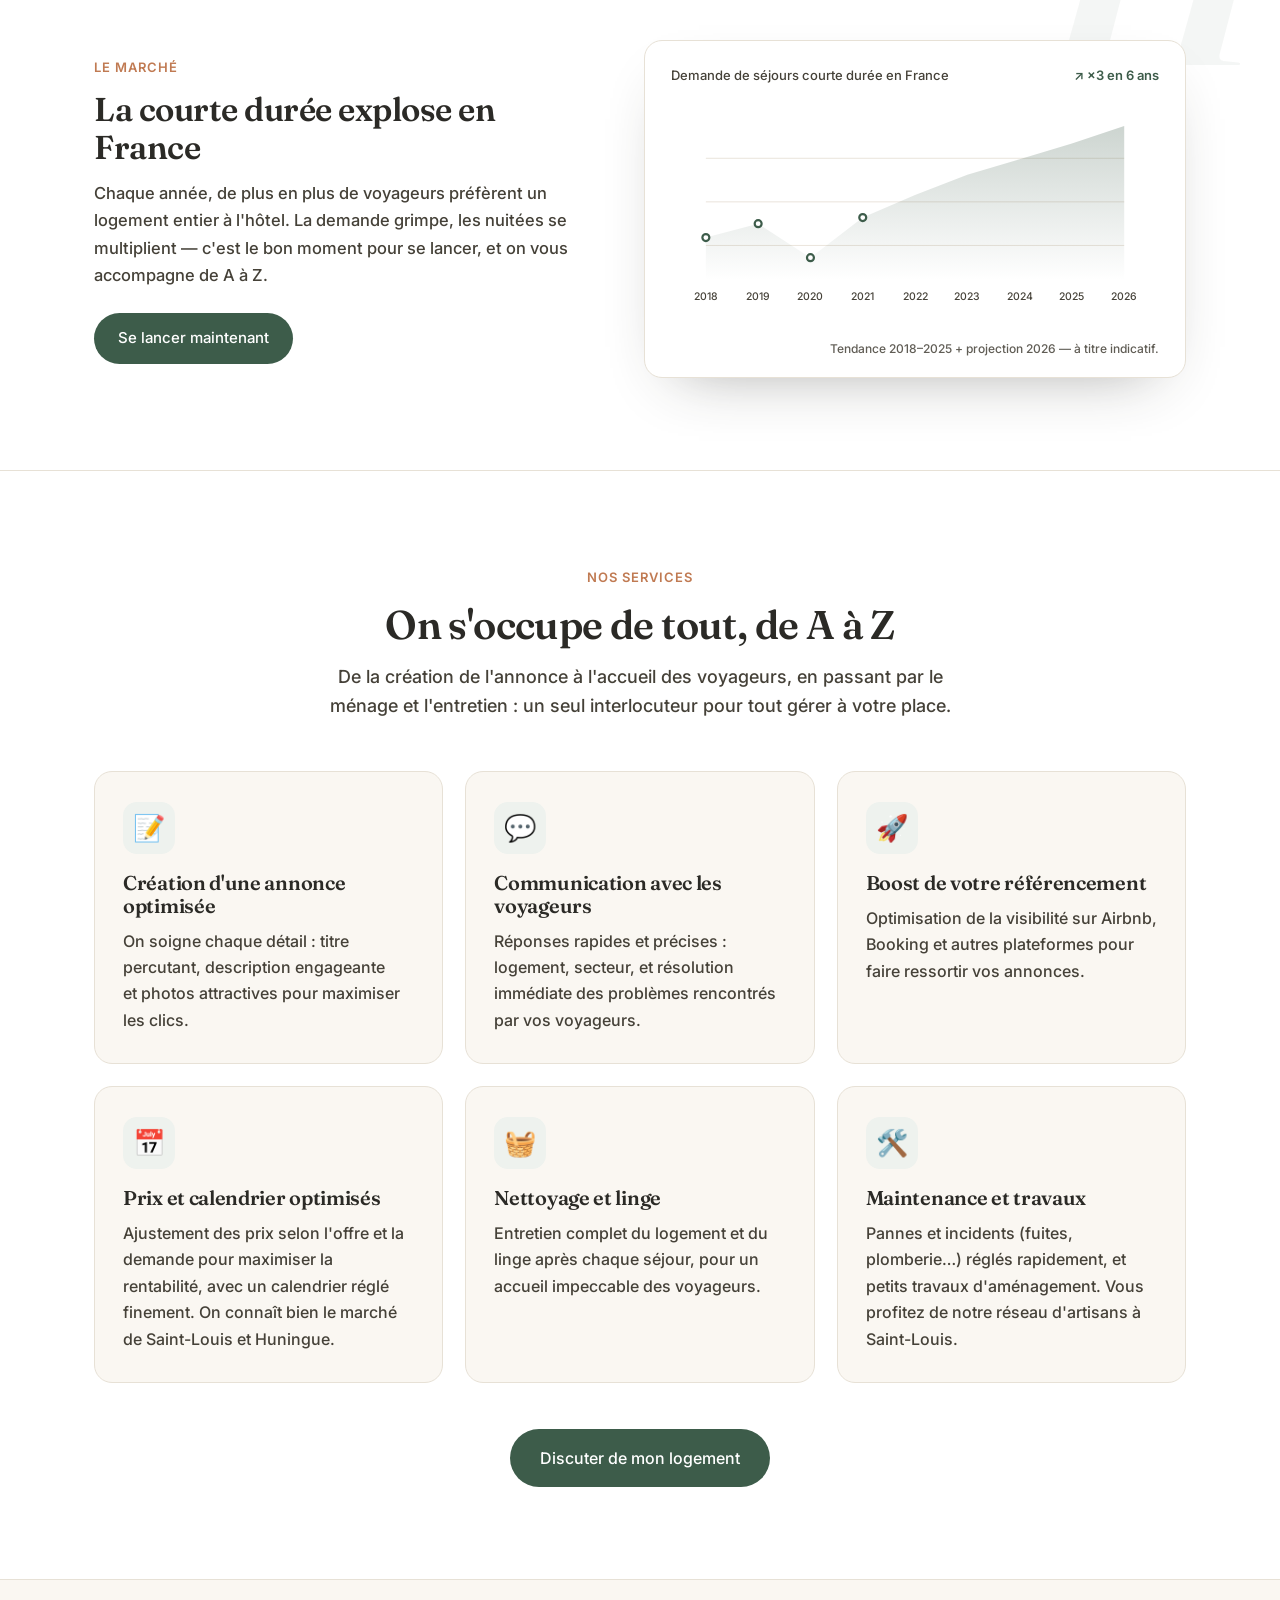
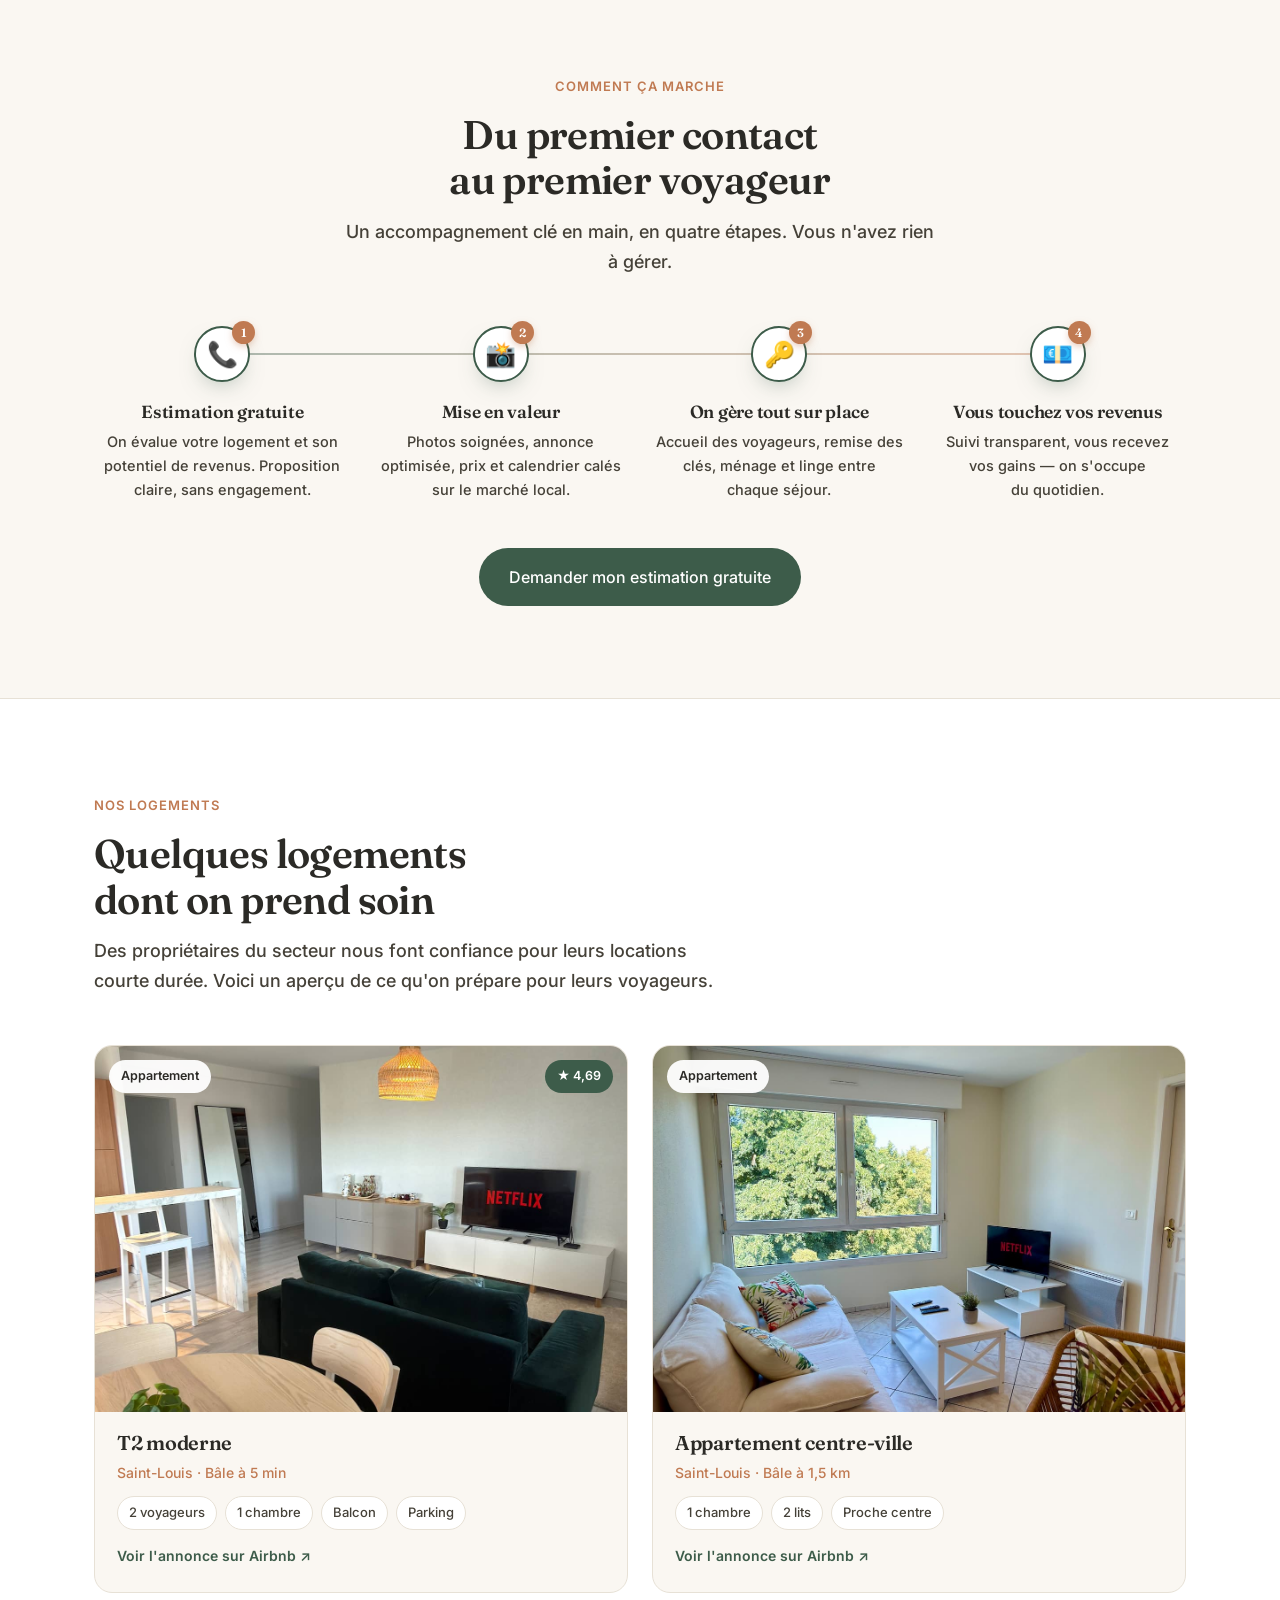
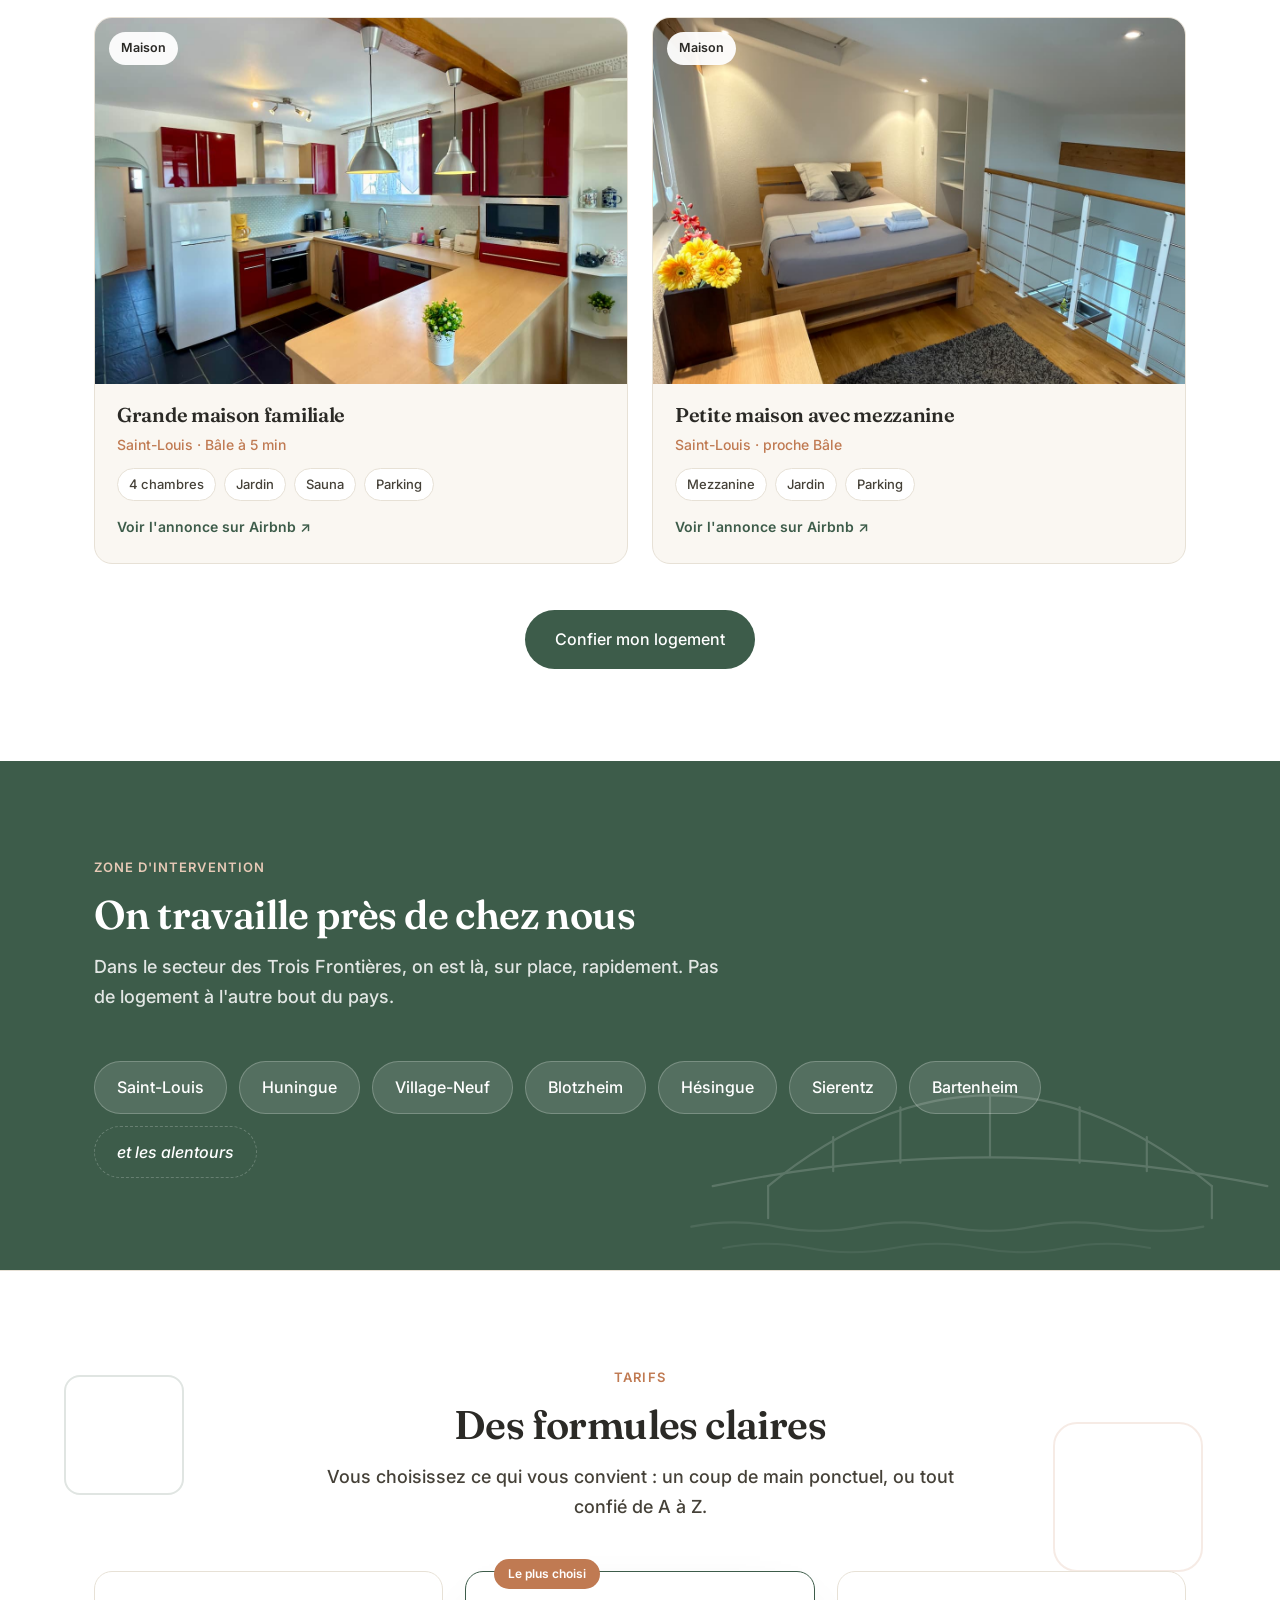
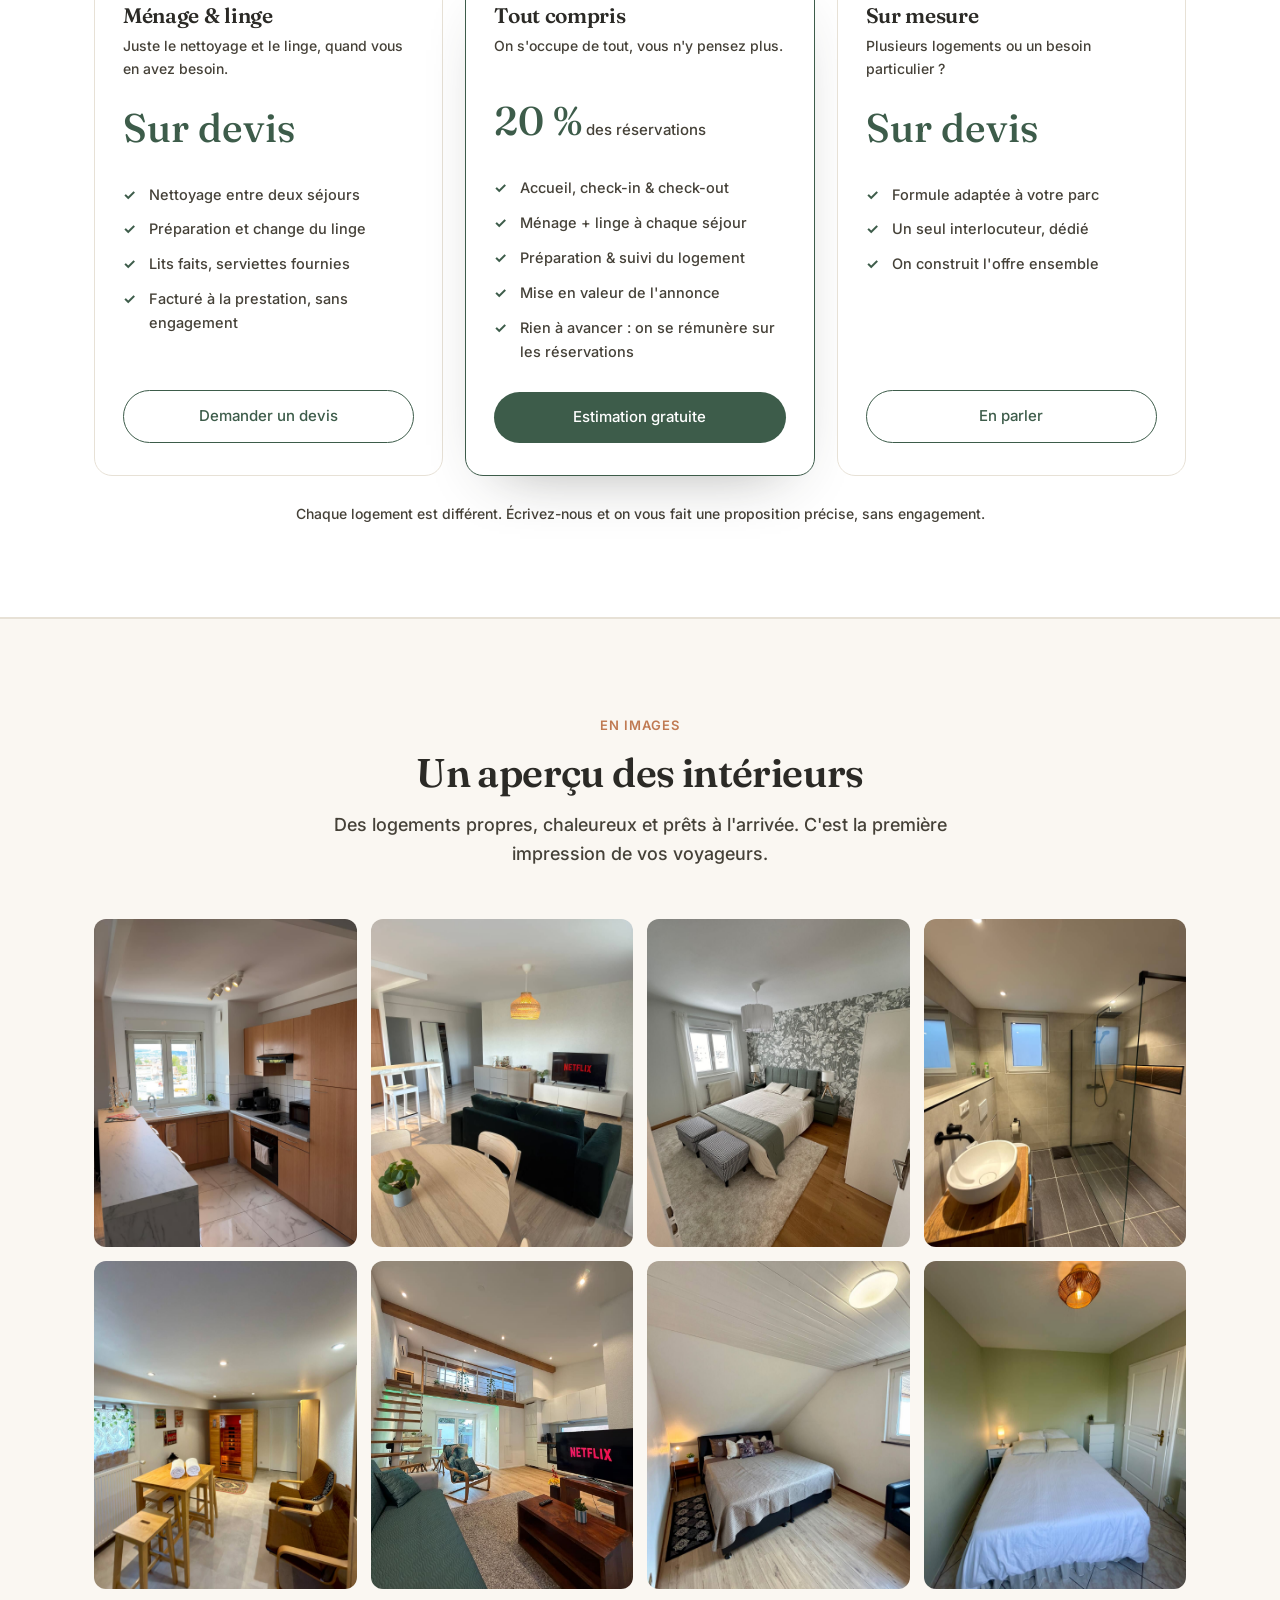
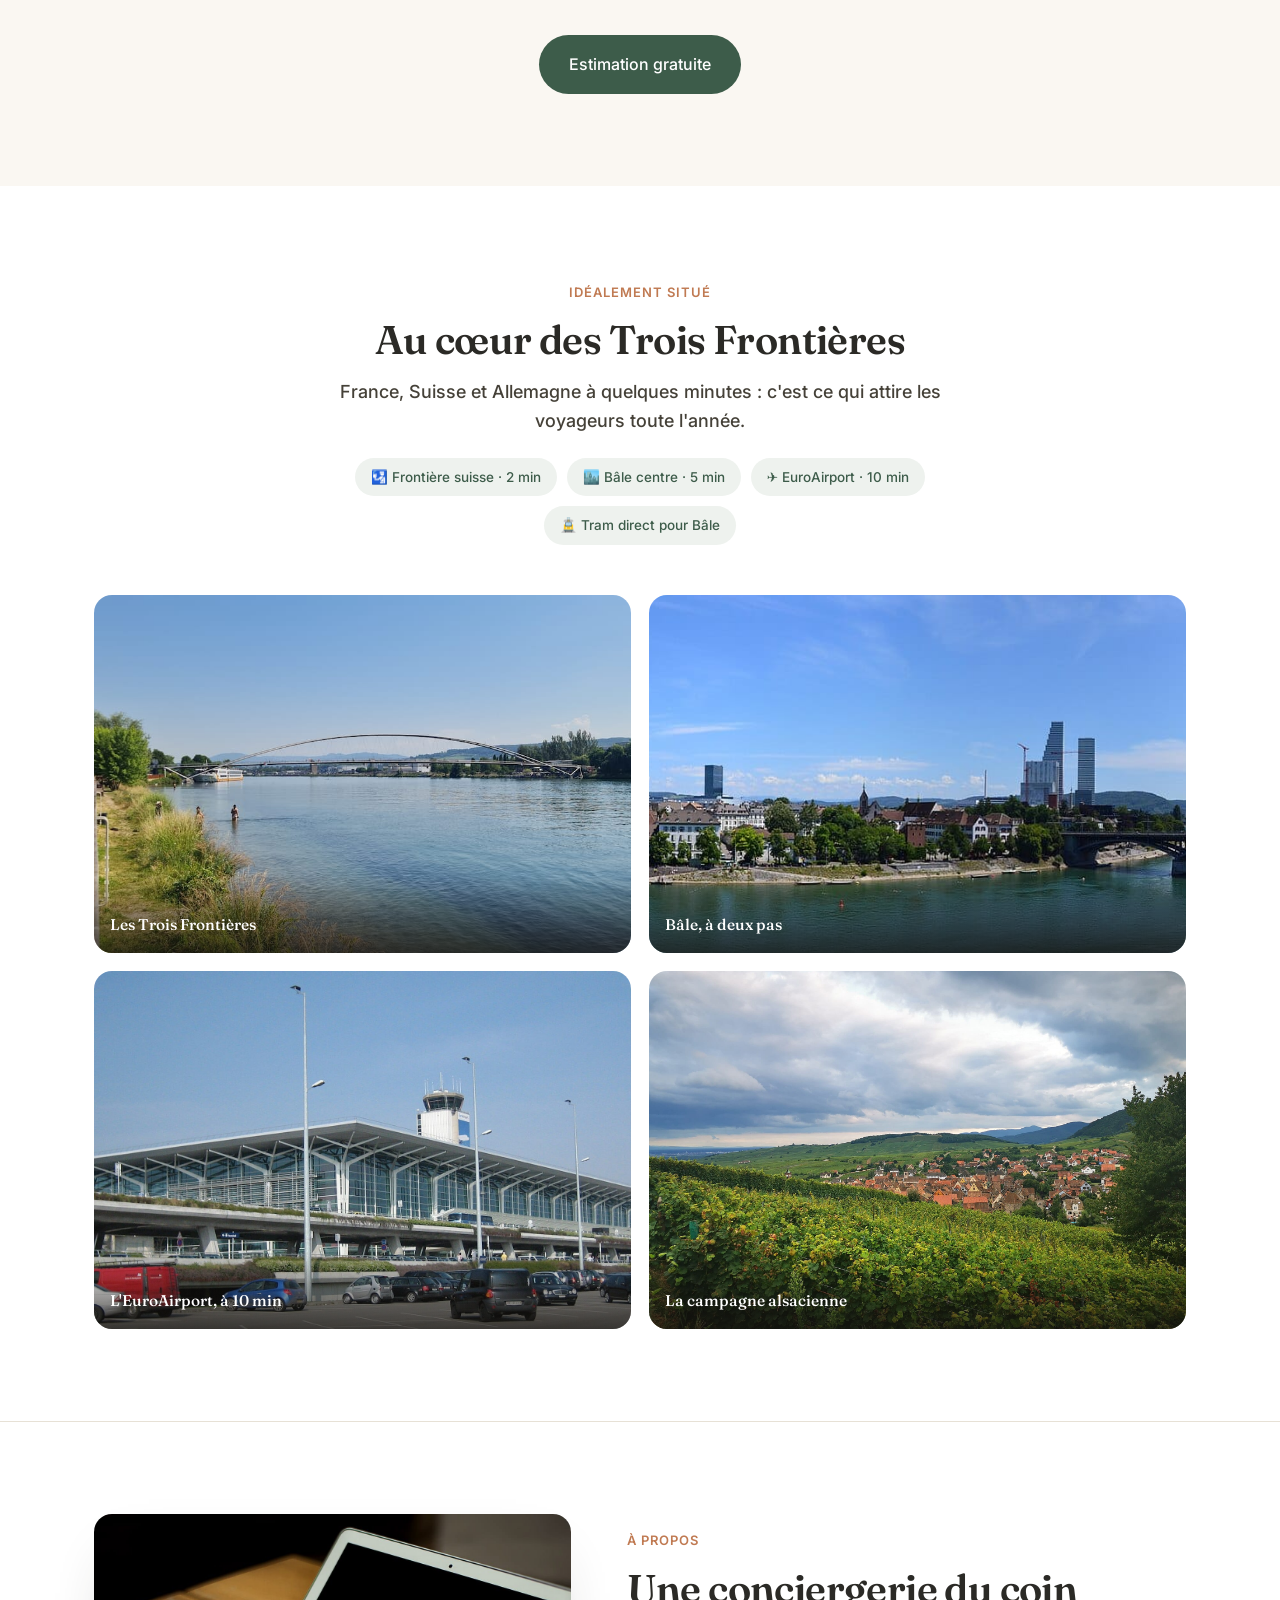
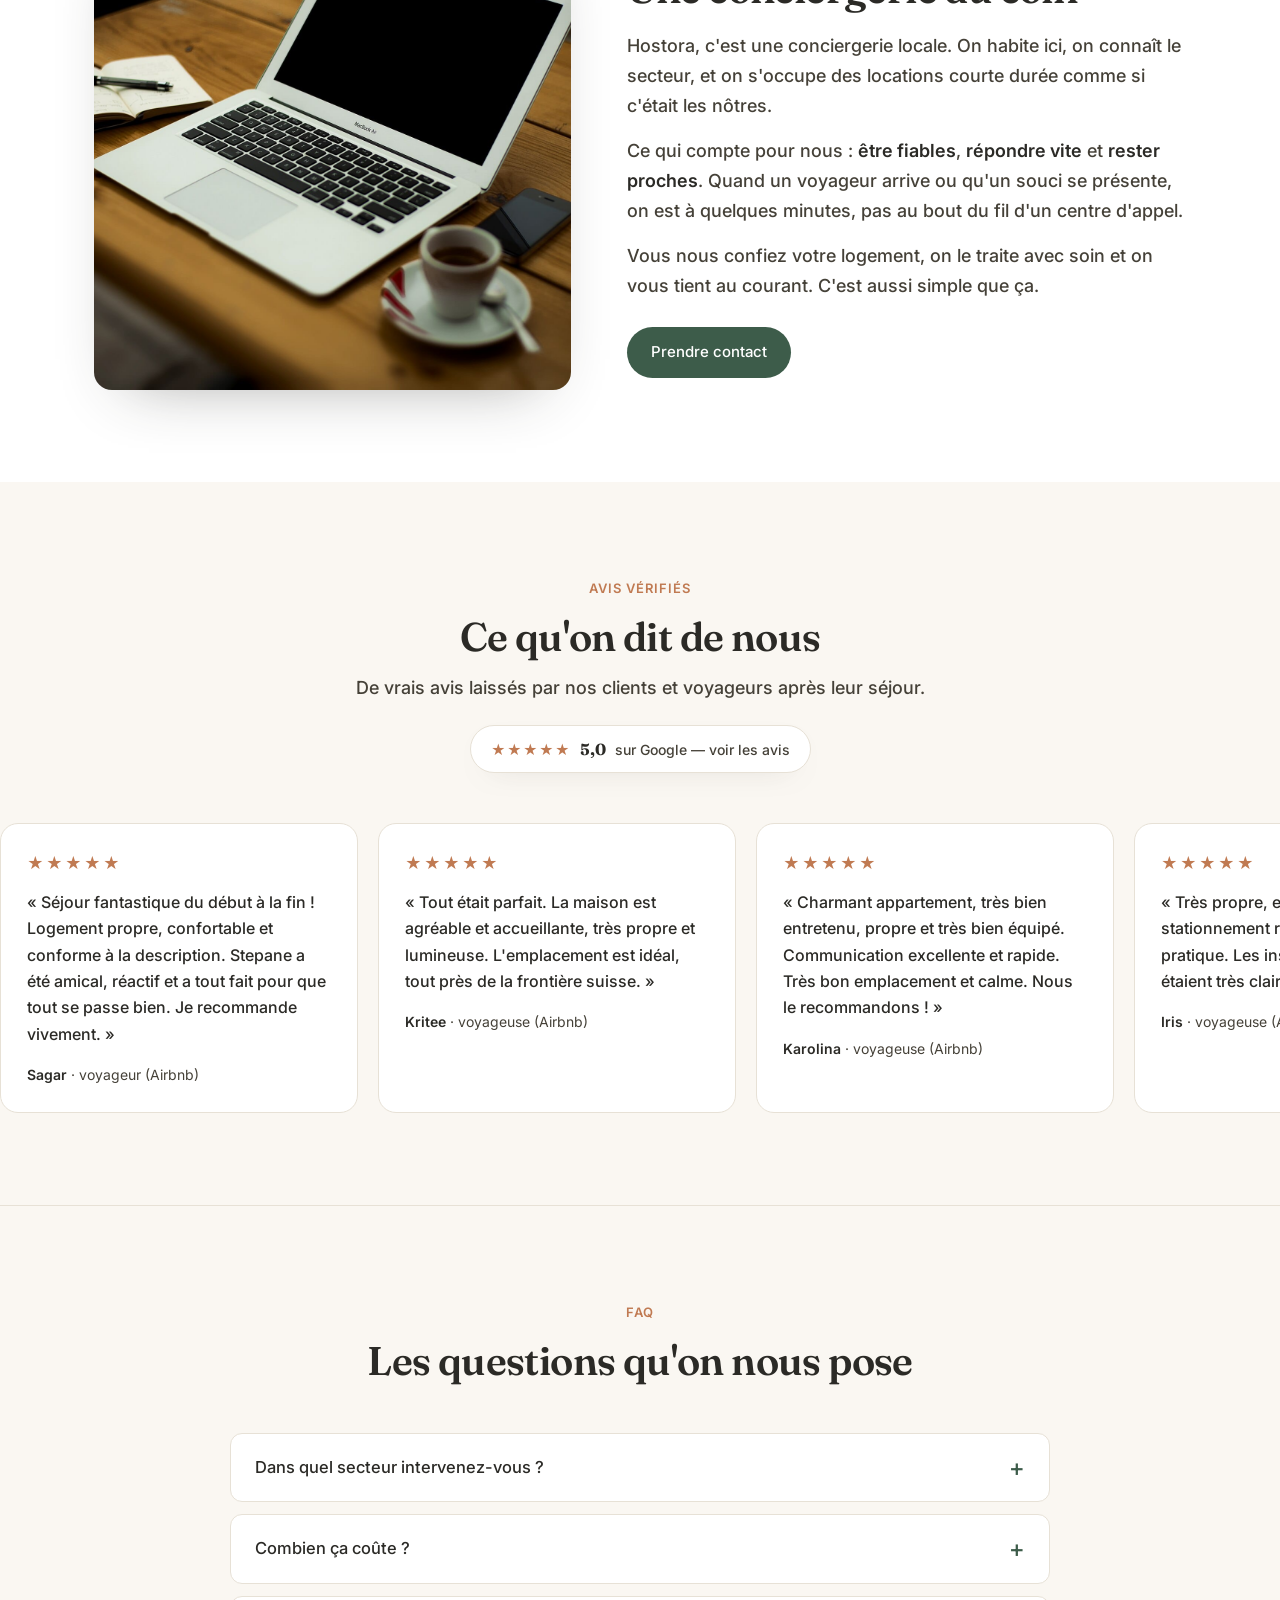
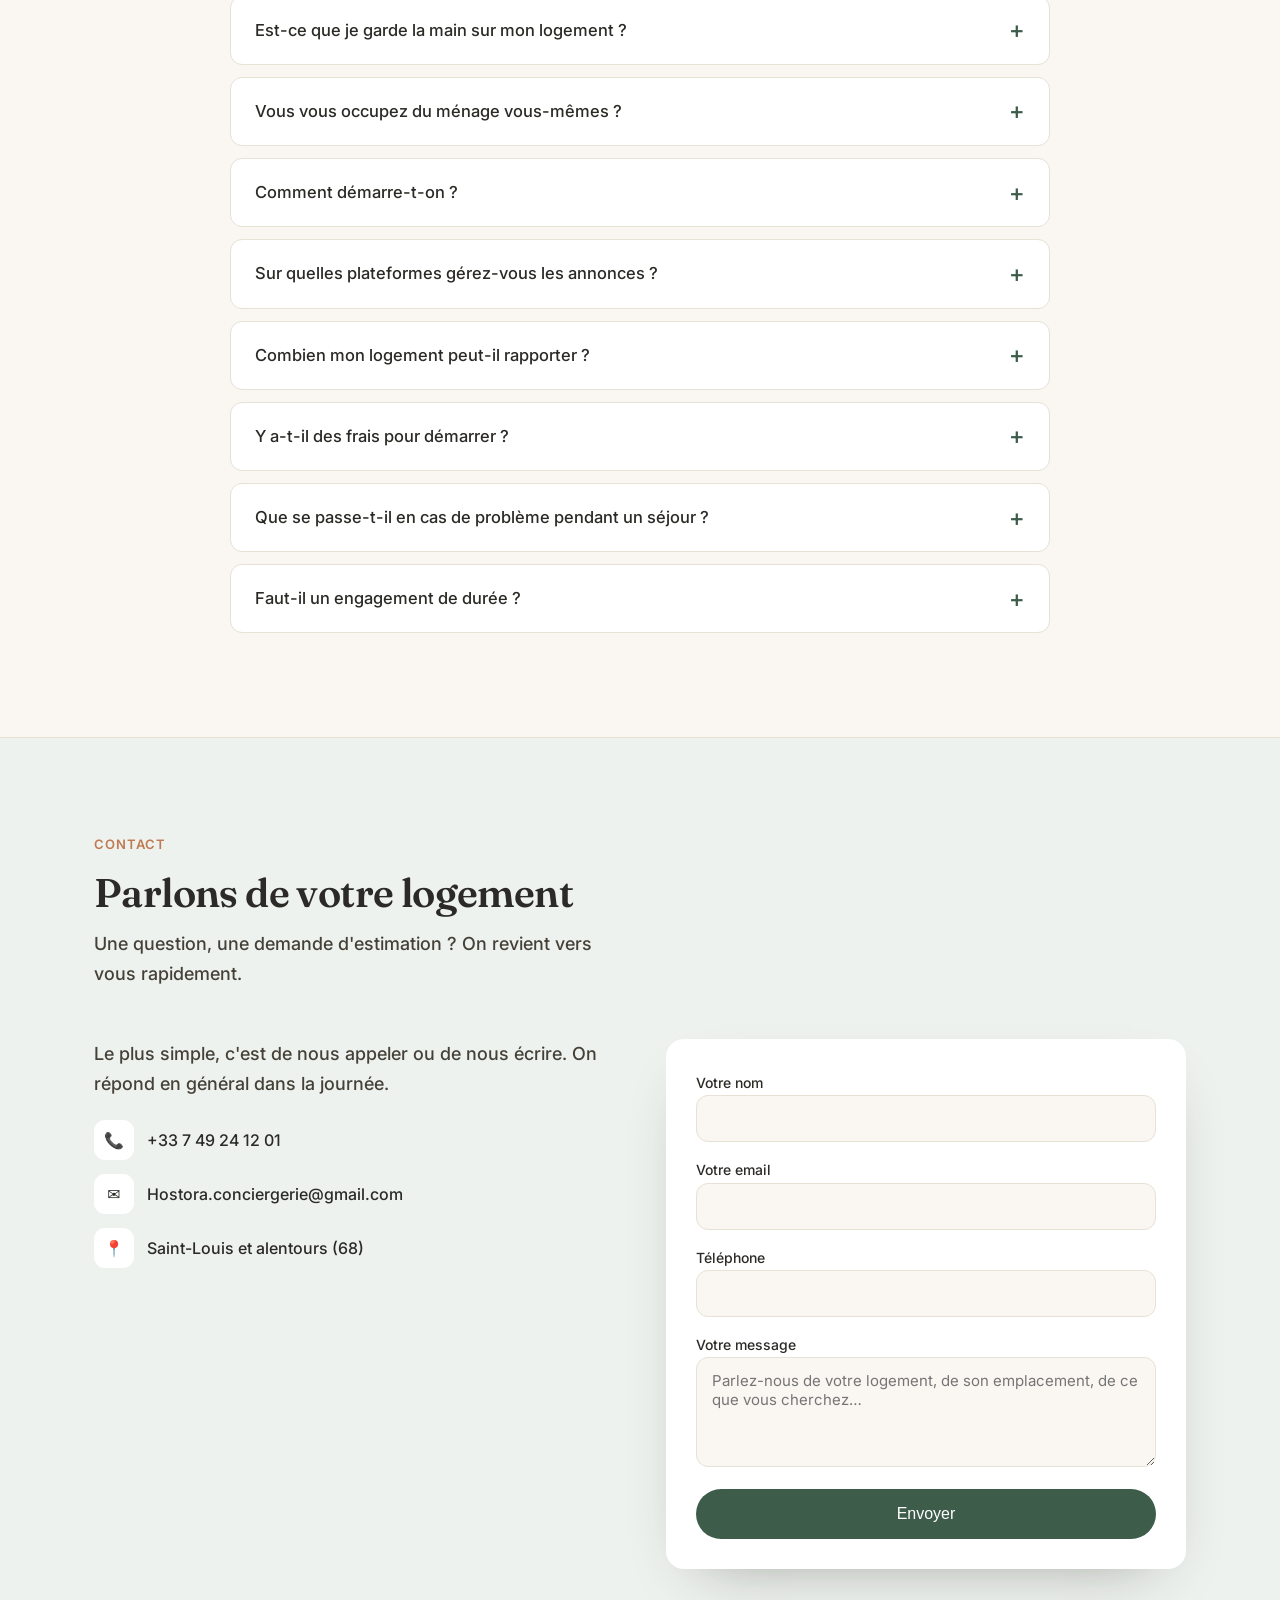
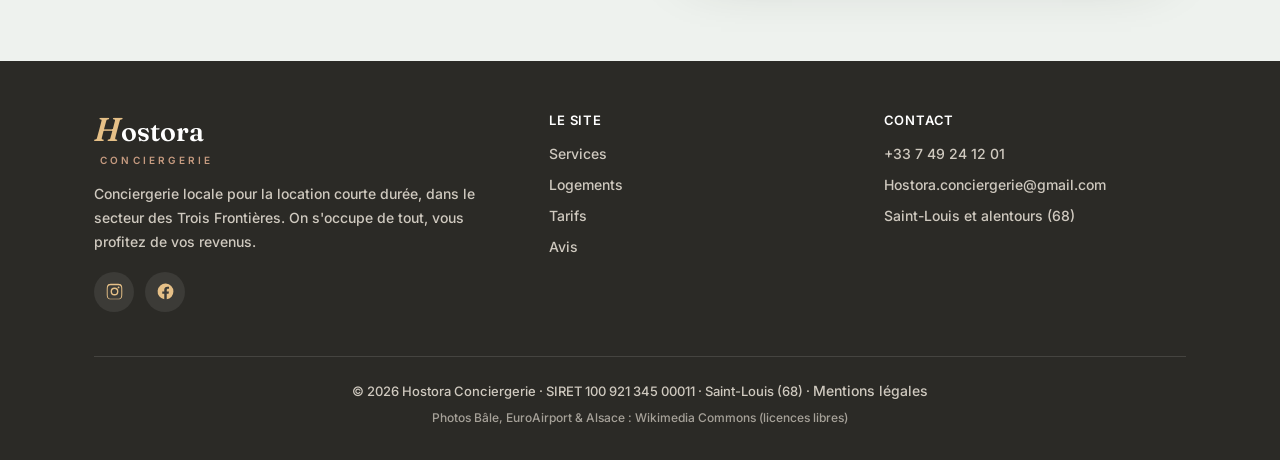
==== commit 8a381883: "Ajoute une illustration de la passerelle des Trois Pays en fond de la section Zone d'intervention" ====
--- a/index.html
+++ b/index.html
@@ -273,7 +273,10 @@
   .note{text-align:center;color:var(--muted);font-size:14px;margin-top:26px}
 
   /* Zone */
-  .zone{background:var(--accent);color:#fff}
+  .zone{background:var(--accent);color:#fff;position:relative;overflow:hidden}
+  .zone .wrap{position:relative;z-index:1}
+  .zone-illus{position:absolute;right:-30px;bottom:-10px;width:min(640px,66%);opacity:.16;pointer-events:none;user-select:none;z-index:0}
+  .zone-illus svg{width:100%;height:auto;display:block}
   .zone .eyebrow{color:#e7c9b6}
   .zone .head h2,.zone .head p{color:#fff}
   .zone .head p{opacity:.85}
@@ -684,6 +687,21 @@
 
 <!-- ZONE -->
 <section class="zone" id="zone">
+  <div class="zone-illus" aria-hidden="true">
+    <svg viewBox="0 0 600 300" fill="none" stroke="#fff" stroke-width="2" stroke-linecap="round" stroke-linejoin="round">
+      <path d="M20 250 q40 -8 80 0 t80 0 t80 0 t80 0 t80 0 t80 0" opacity=".55"/>
+      <path d="M50 270 q40 -8 80 0 t80 0 t80 0 t80 0 t80 0" opacity=".4"/>
+      <path d="M40 212 Q300 158 560 212"/>
+      <path d="M92 212 Q300 42 508 212"/>
+      <line x1="153" y1="166" x2="153" y2="198"/>
+      <line x1="216" y1="138" x2="216" y2="190"/>
+      <line x1="300" y1="124" x2="300" y2="185"/>
+      <line x1="384" y1="138" x2="384" y2="190"/>
+      <line x1="447" y1="166" x2="447" y2="198"/>
+      <line x1="92" y1="212" x2="92" y2="242"/>
+      <line x1="508" y1="212" x2="508" y2="242"/>
+    </svg>
+  </div>
   <div class="wrap">
     <div class="head">
       <span class="eyebrow">Zone d'intervention</span>
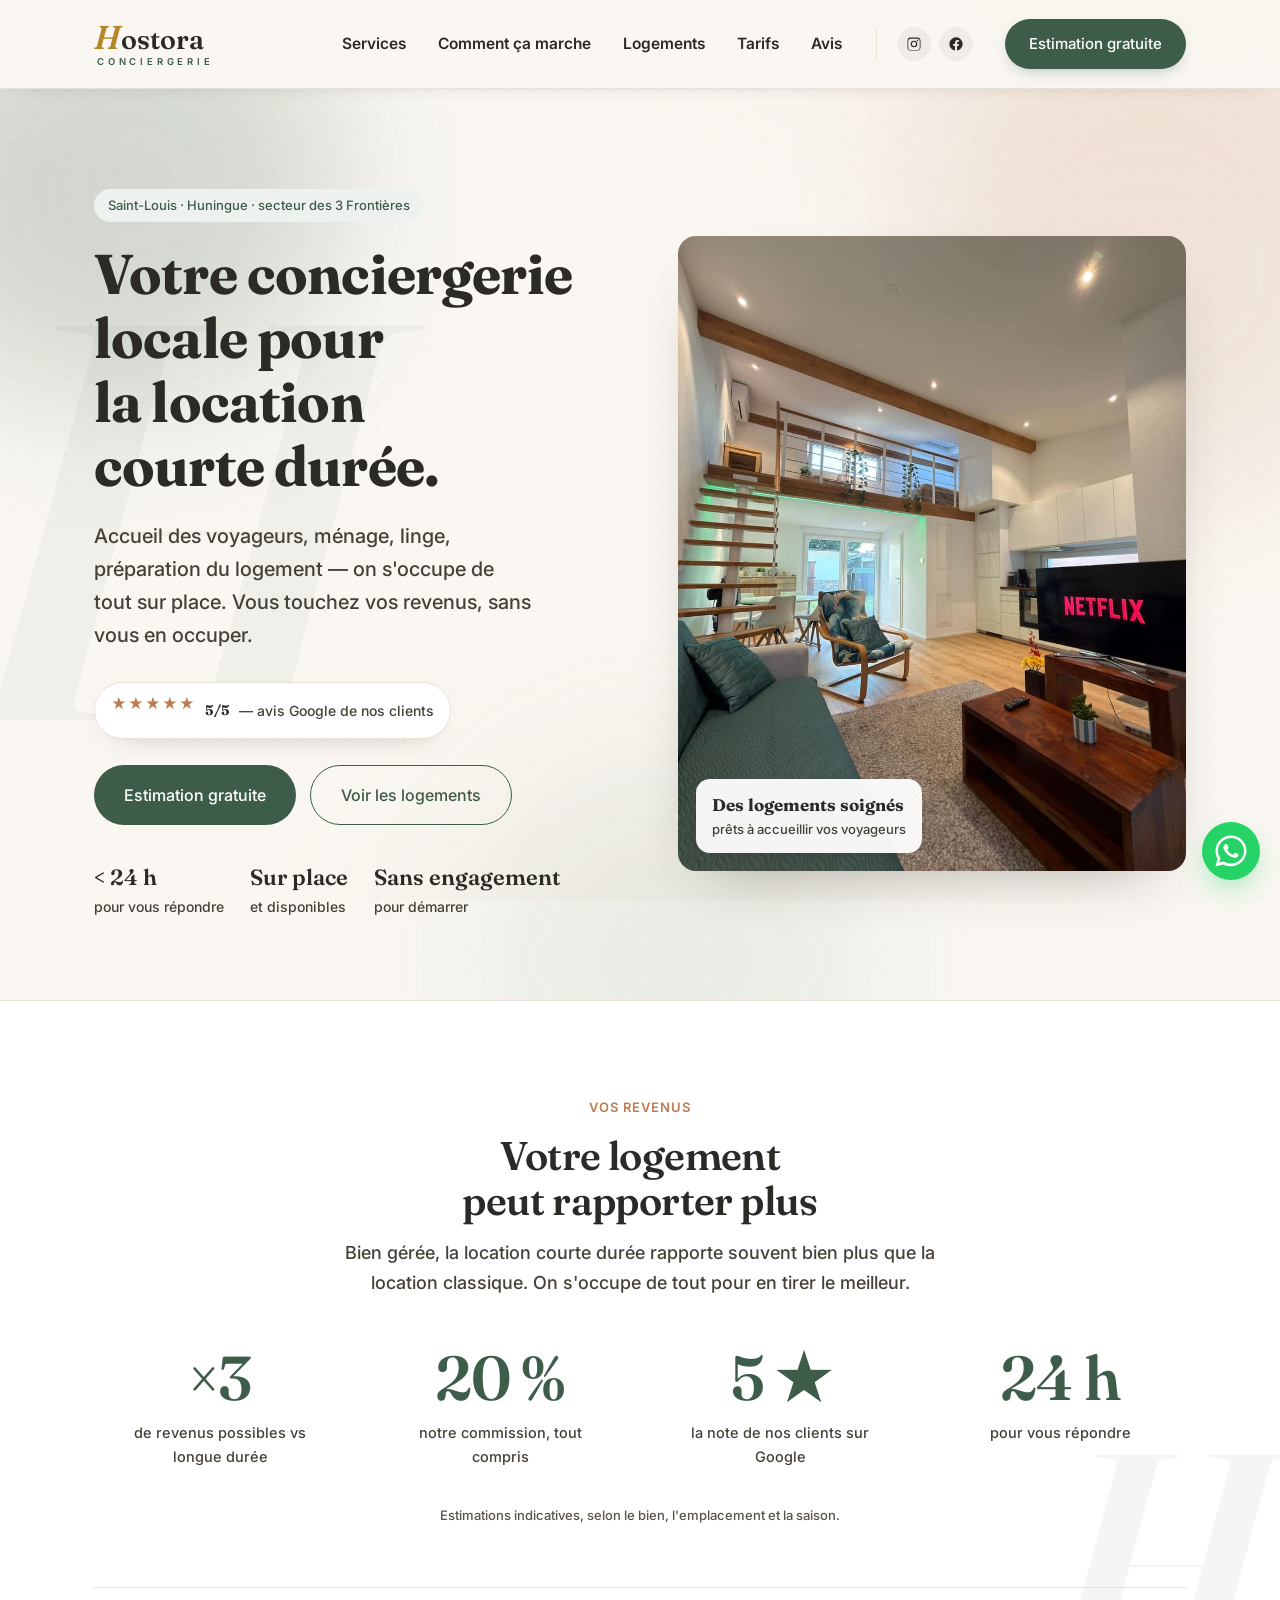
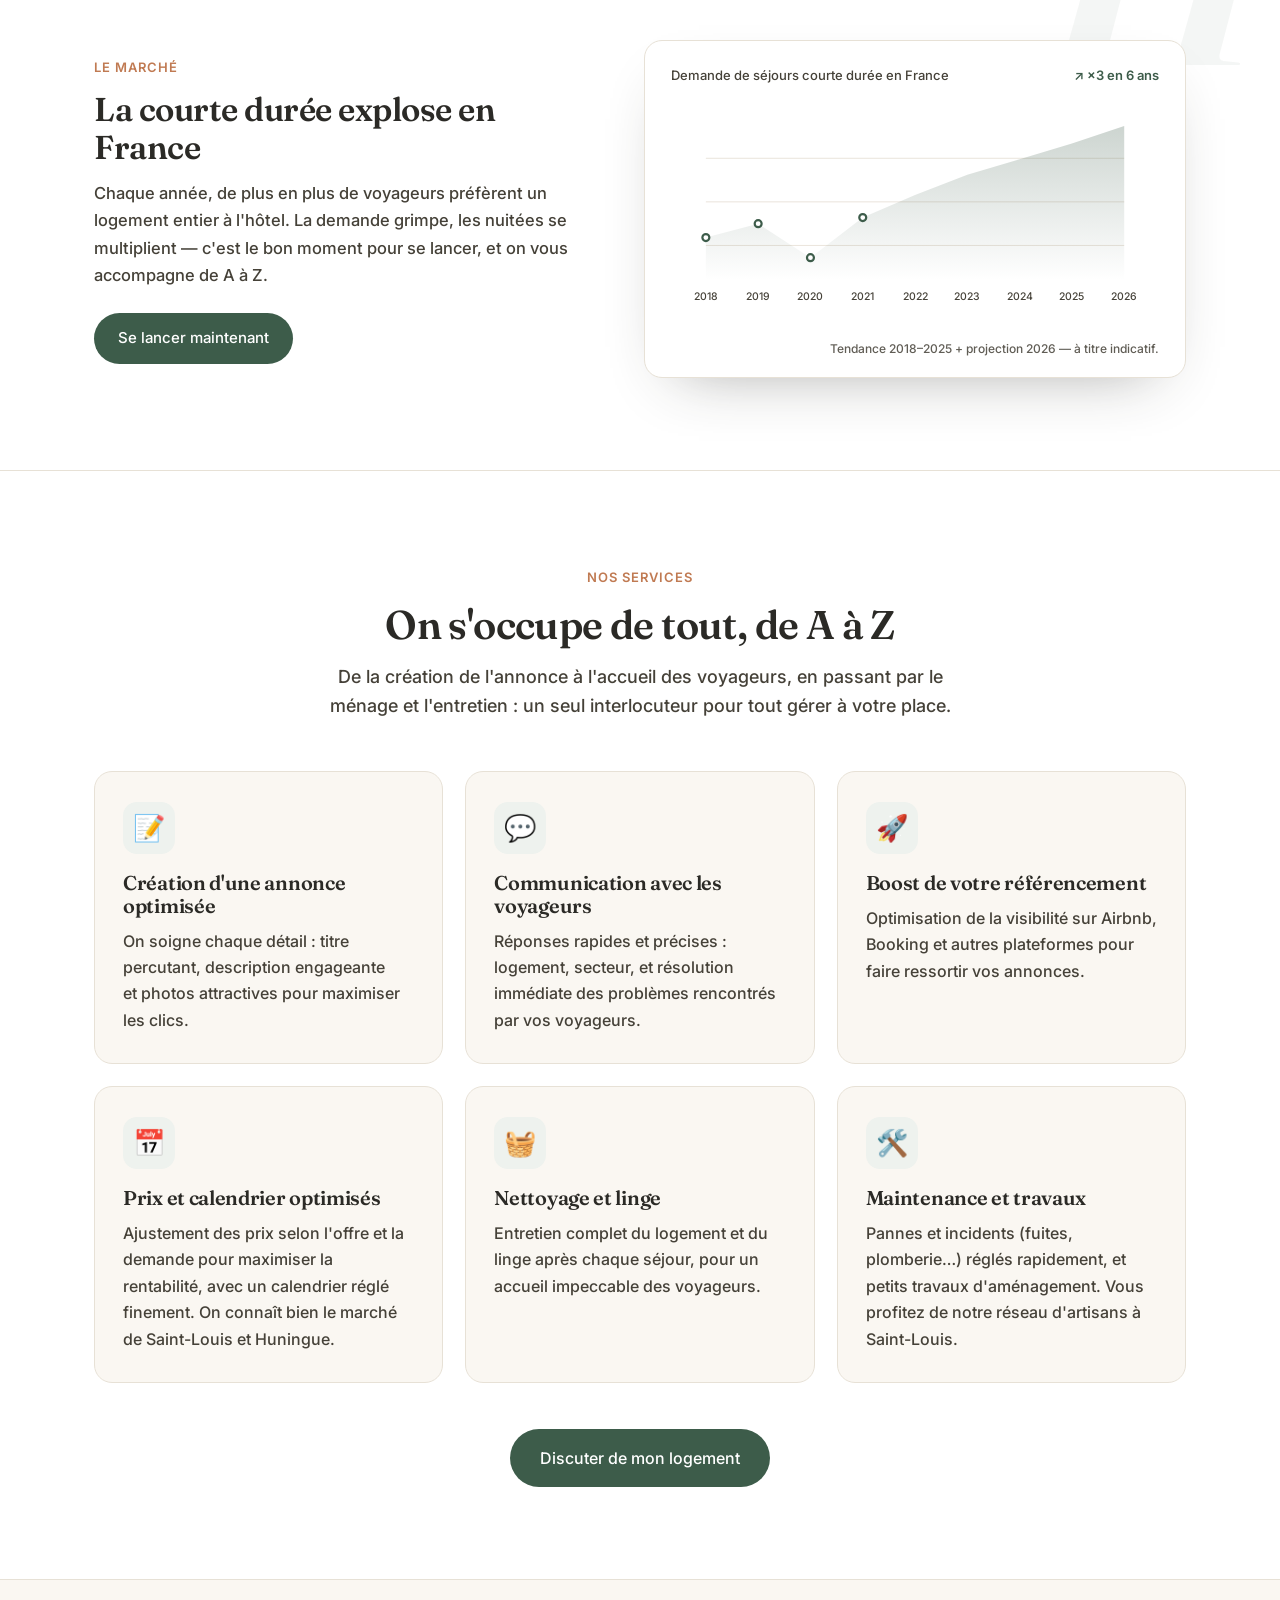
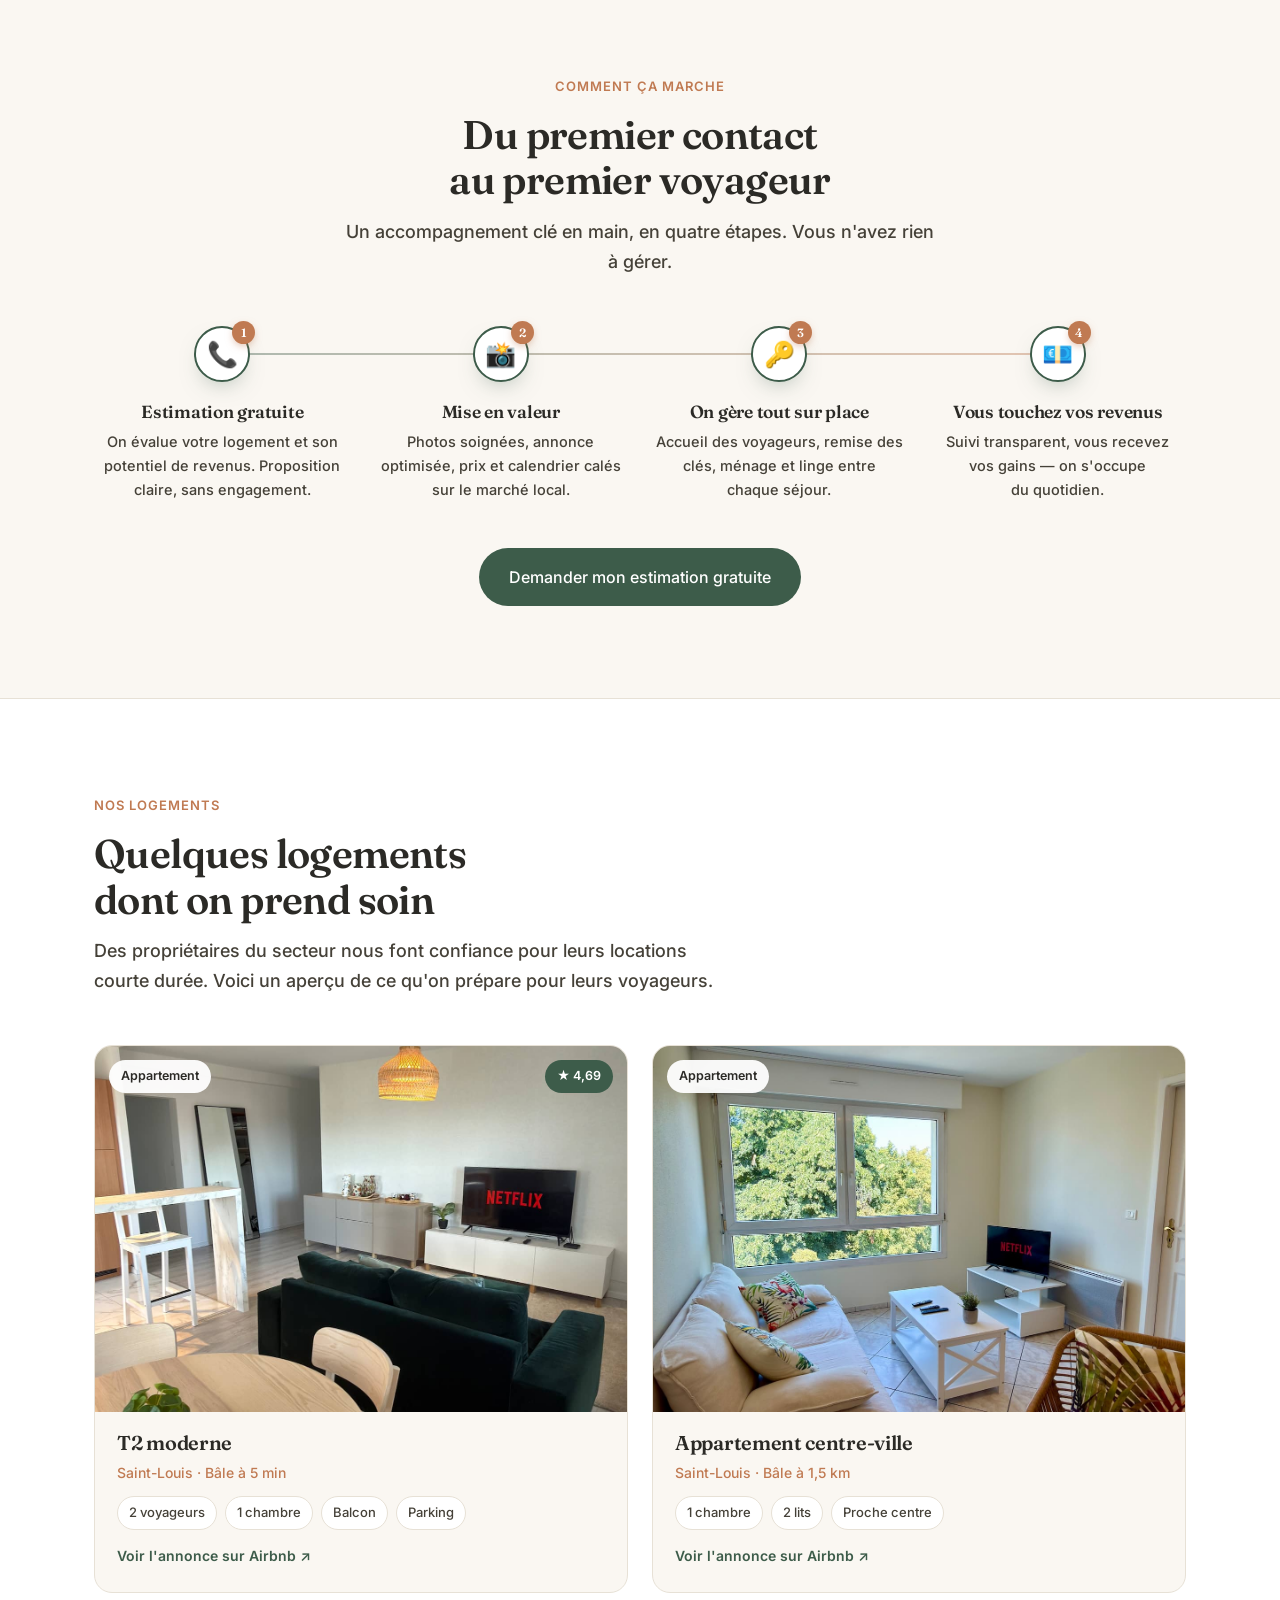
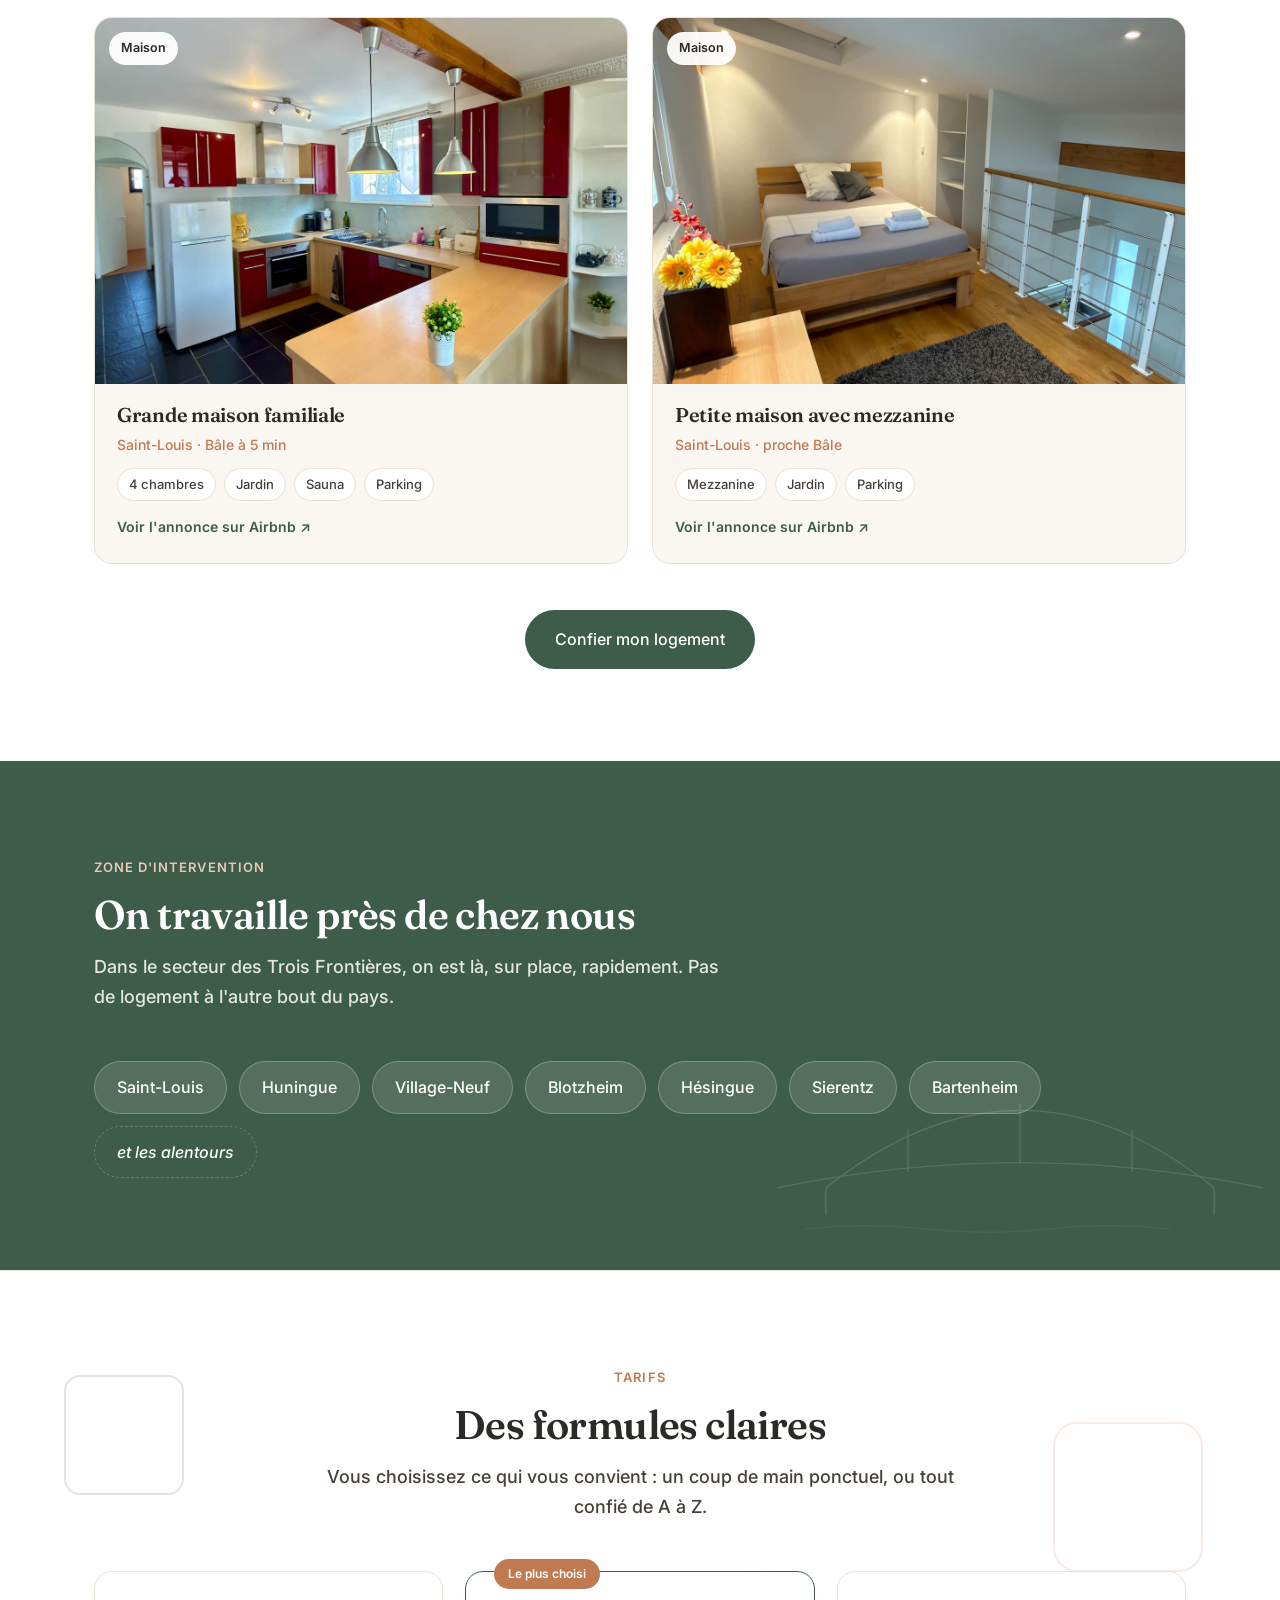
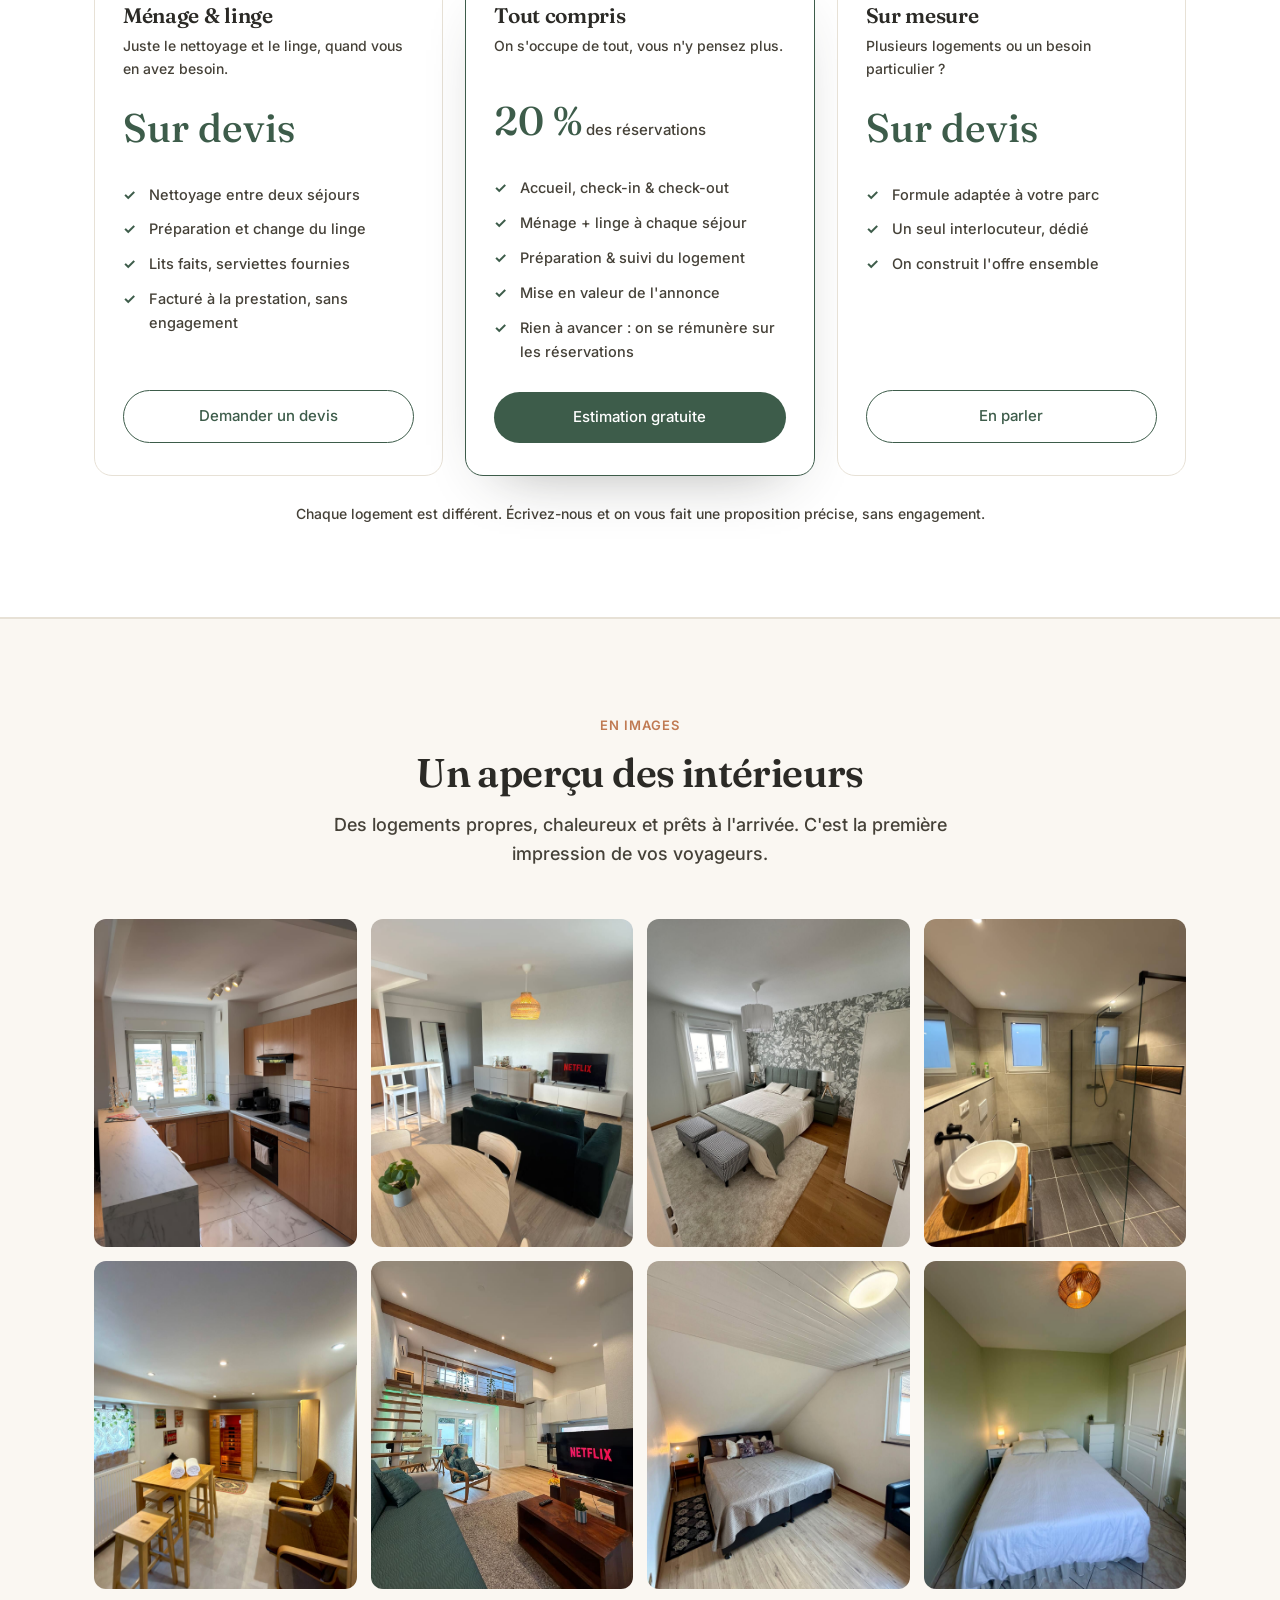
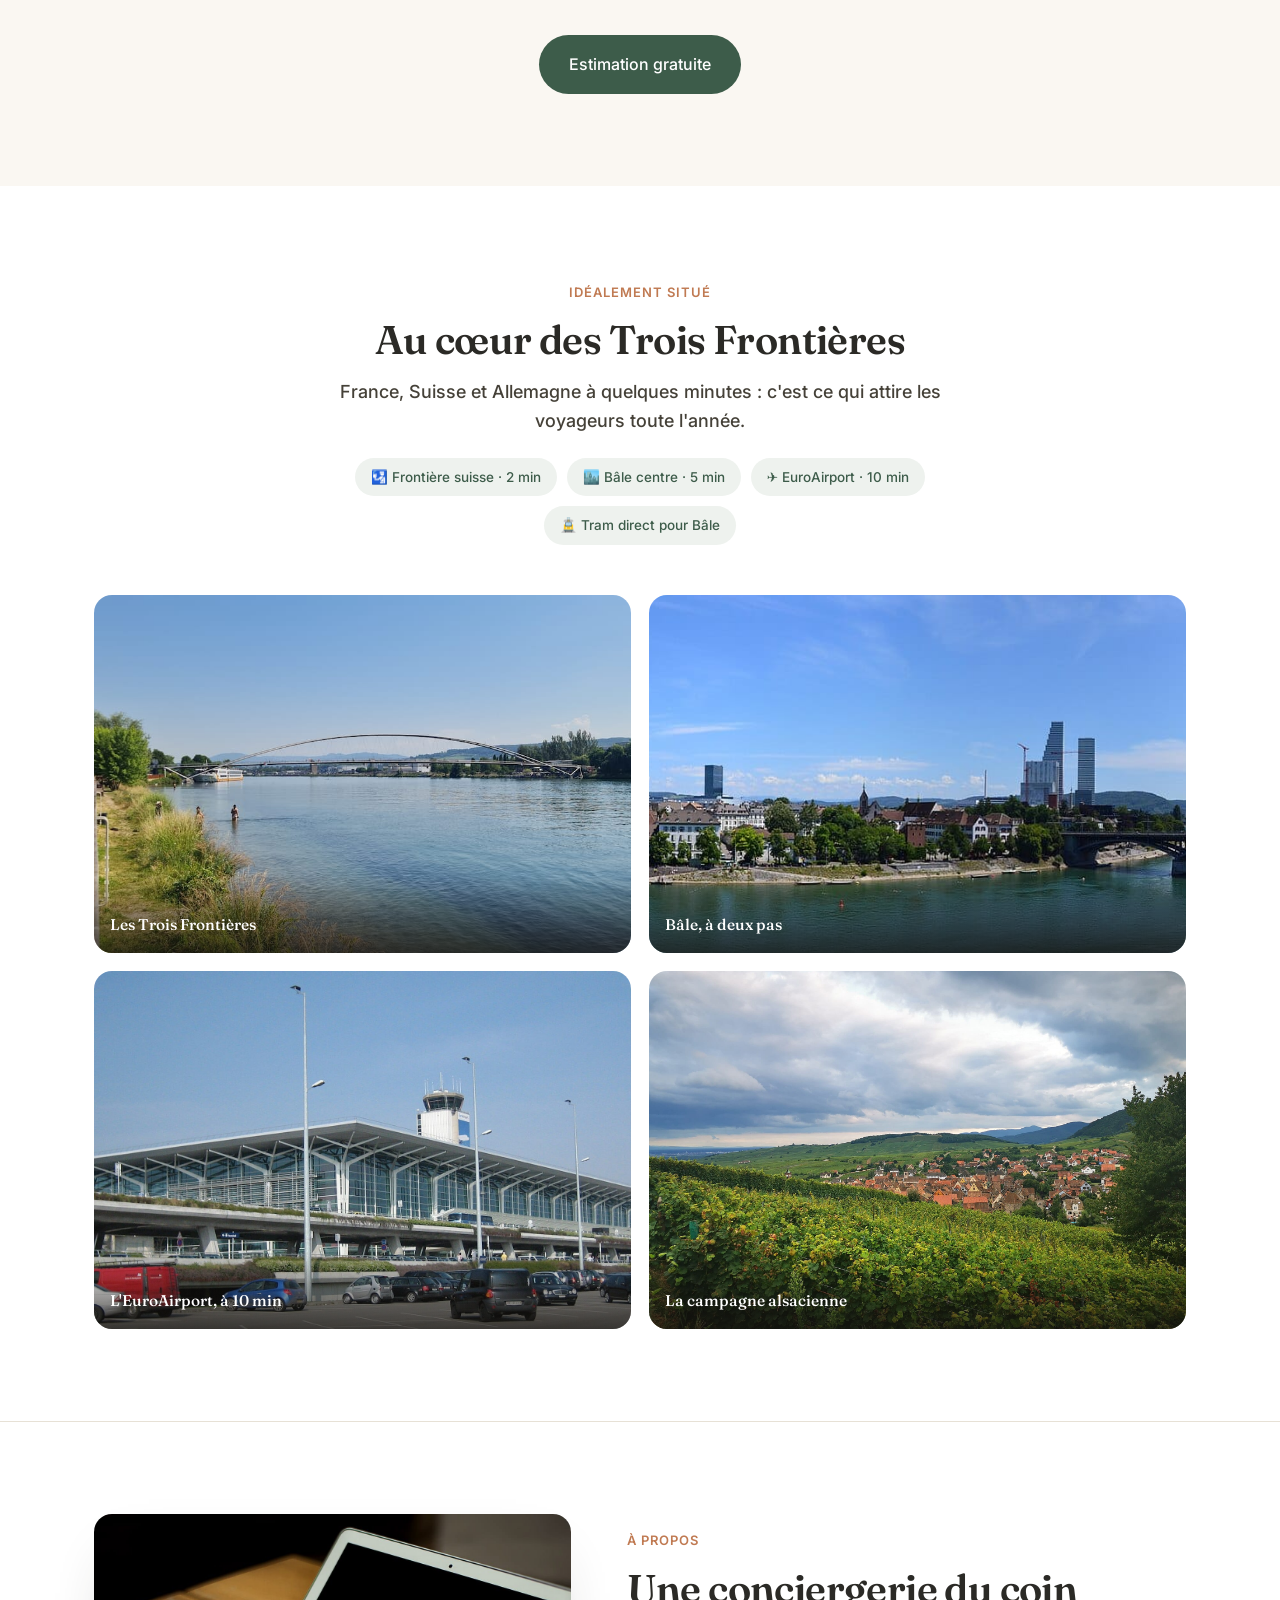
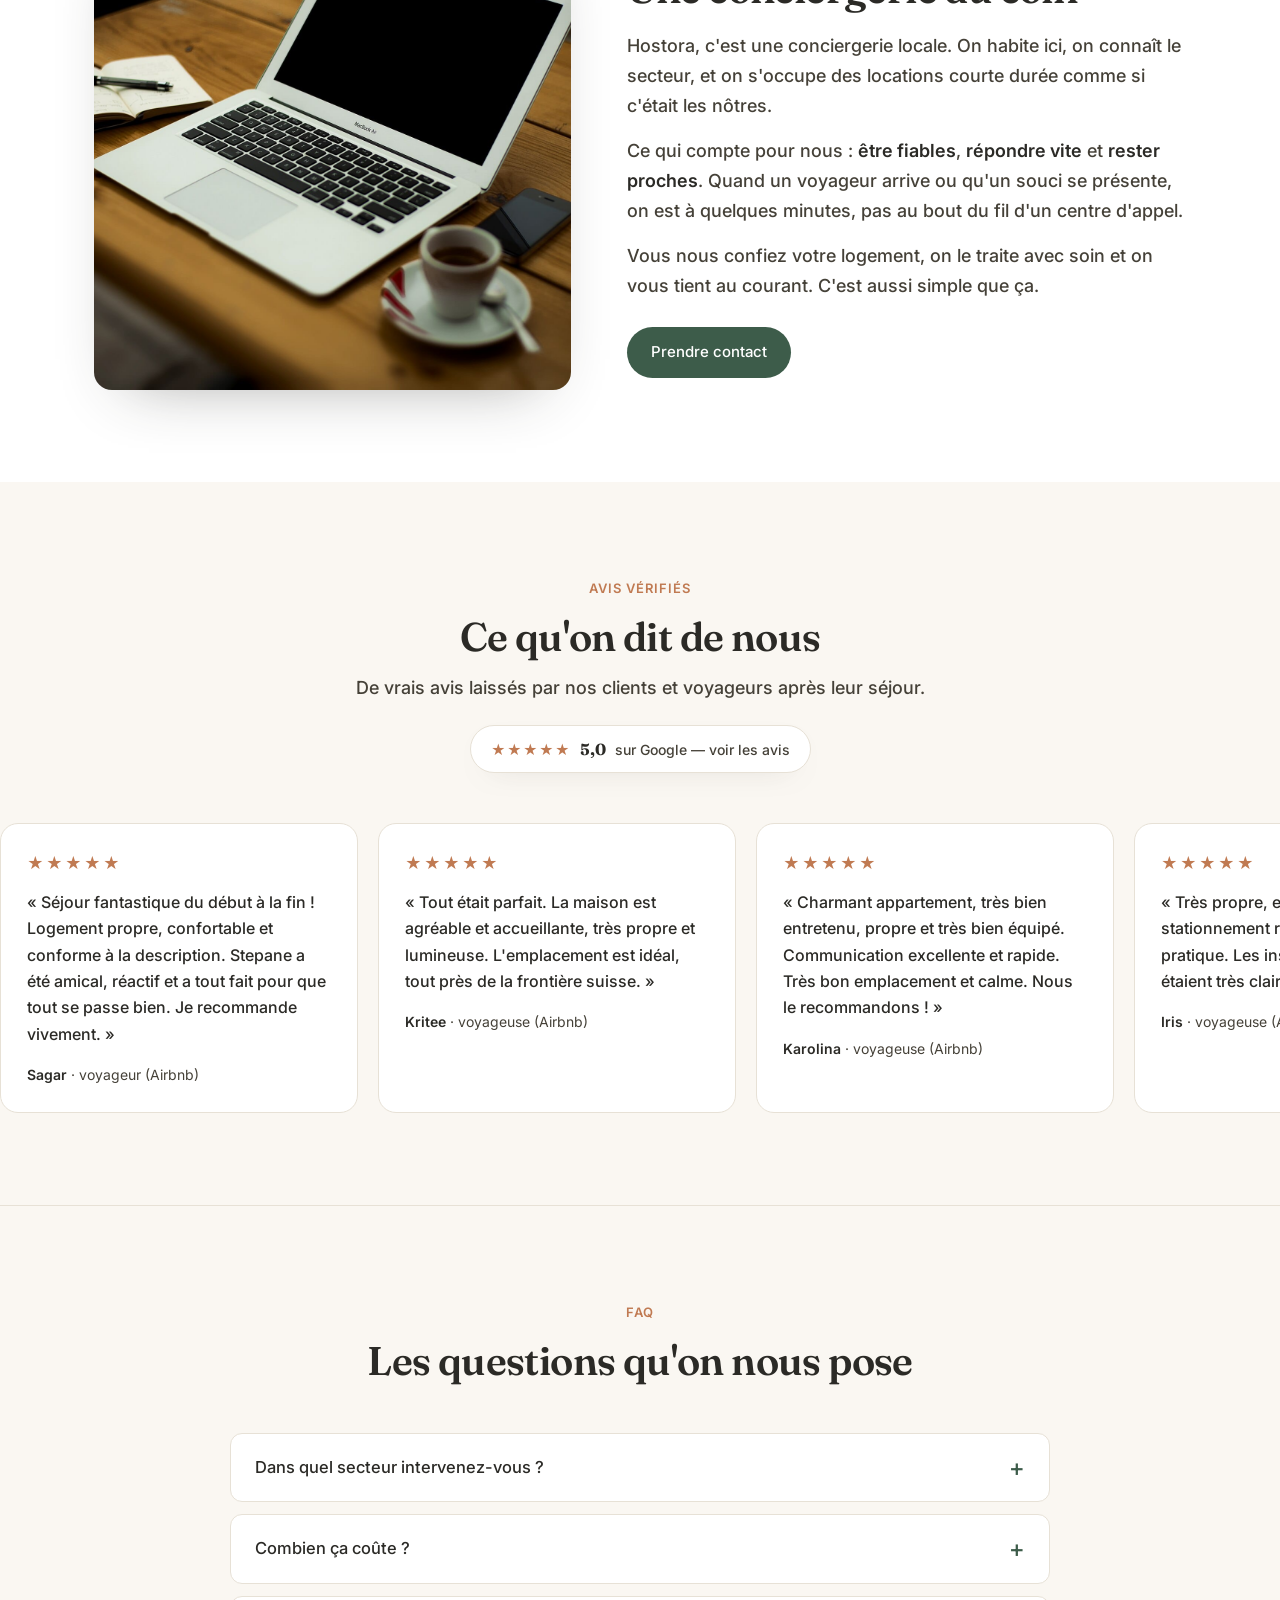
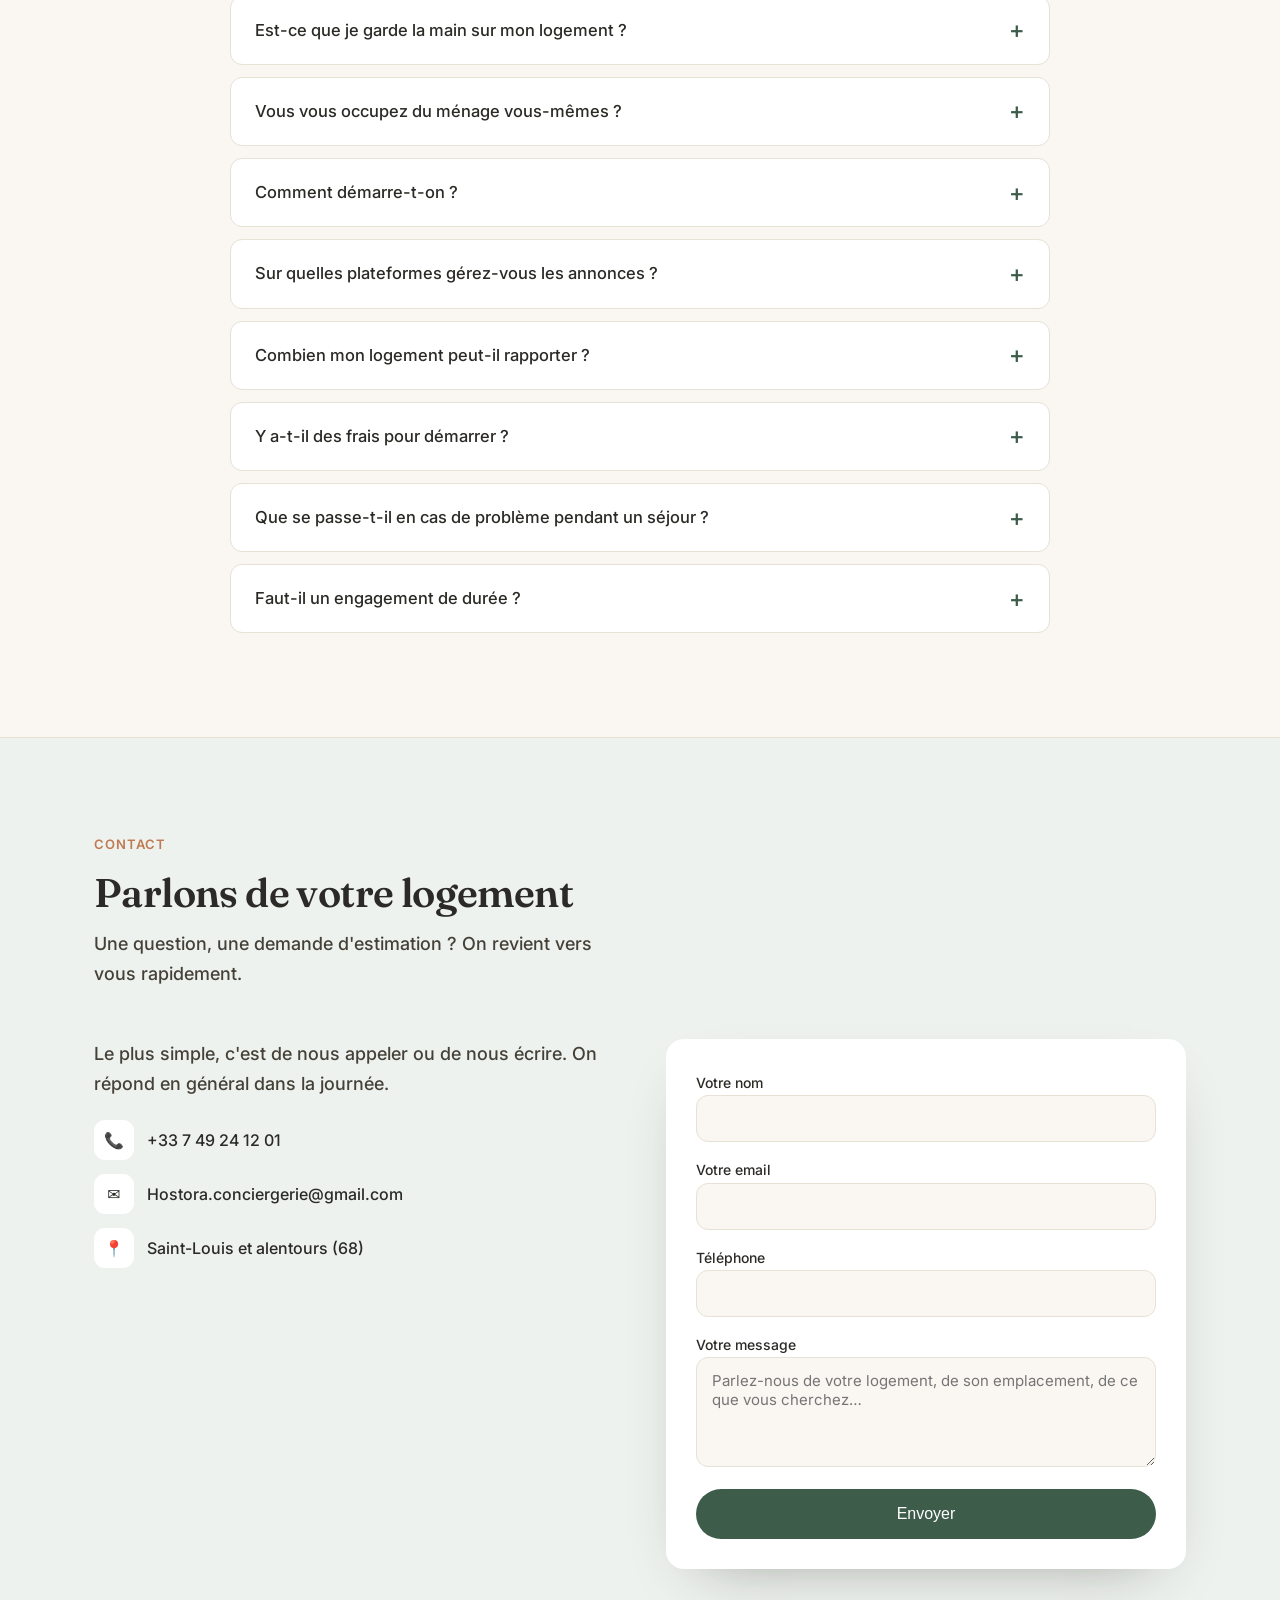
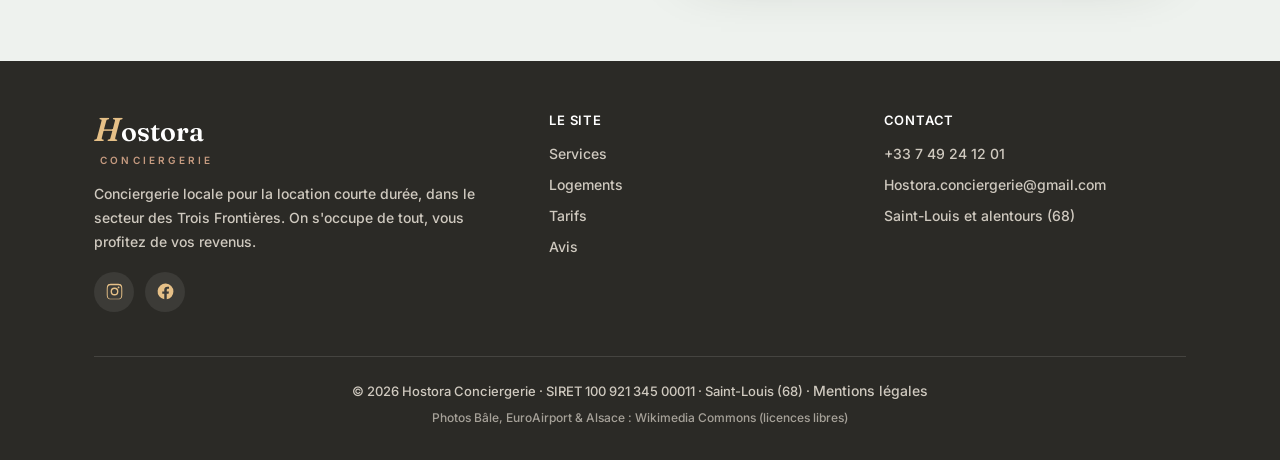
==== commit 73816564: "Epure l'illustration passerelle (traits plus fins, plus discrete) et ajoute des bulles de virement s" ====
--- a/index.html
+++ b/index.html
@@ -130,6 +130,8 @@
   .pb6{bottom:24px;left:30%;animation:bubbleFloat 9s ease-in-out infinite 5.5s}
   .pb7{bottom:14px;right:24%;animation:bubbleFloat 9s ease-in-out infinite 6.6s}
   .pb8{bottom:22px;right:6%;animation:bubbleFloat 9s ease-in-out infinite 7.7s}
+  .pb9{top:44%;left:2%;animation:bubbleFloat 9s ease-in-out infinite 2.8s}
+  .pb10{top:52%;right:2%;animation:bubbleFloat 9s ease-in-out infinite 6.2s}
   @keyframes bubbleFloat{
     0%{opacity:0;transform:translateY(8px) scale(.94)}
     7%{opacity:.9;transform:translateY(0) scale(1)}
@@ -139,7 +141,7 @@
   }
   @media(prefers-reduced-motion:reduce){.pay-bubble{animation:none;opacity:0}}
   @media(max-width:760px){
-    .pb2,.pb3,.pb6,.pb7{display:none}
+    .pb2,.pb3,.pb6,.pb7,.pb9,.pb10{display:none}
     .pay-bubble{padding:6px 11px}
     .pb-amount{font-size:13px}
     .pb-label{font-size:8.5px}
@@ -275,7 +277,7 @@
   /* Zone */
   .zone{background:var(--accent);color:#fff;position:relative;overflow:hidden}
   .zone .wrap{position:relative;z-index:1}
-  .zone-illus{position:absolute;right:-30px;bottom:-10px;width:min(640px,66%);opacity:.16;pointer-events:none;user-select:none;z-index:0}
+  .zone-illus{position:absolute;right:-20px;bottom:0;width:min(560px,60%);opacity:.13;pointer-events:none;user-select:none;z-index:0}
   .zone-illus svg{width:100%;height:auto;display:block}
   .zone .eyebrow{color:#e7c9b6}
   .zone .head h2,.zone .head p{color:#fff}
@@ -554,6 +556,8 @@
     <div class="pay-bubble pb6"><span class="pb-amount">+465&nbsp;€</span><span class="pb-label">Virement Abritel</span></div>
     <div class="pay-bubble pb7"><span class="pb-amount">+920&nbsp;€</span><span class="pb-label">Virement Booking</span></div>
     <div class="pay-bubble pb8"><span class="pb-amount">+1&nbsp;050&nbsp;€</span><span class="pb-label">Virement Airbnb</span></div>
+    <div class="pay-bubble pb9"><span class="pb-amount">+390&nbsp;€</span><span class="pb-label">Virement Booking</span></div>
+    <div class="pay-bubble pb10"><span class="pb-amount">+725&nbsp;€</span><span class="pb-label">Virement Airbnb</span></div>
   </div>
   <div class="wrap">
     <div class="head center">
@@ -688,18 +692,15 @@
 <!-- ZONE -->
 <section class="zone" id="zone">
   <div class="zone-illus" aria-hidden="true">
-    <svg viewBox="0 0 600 300" fill="none" stroke="#fff" stroke-width="2" stroke-linecap="round" stroke-linejoin="round">
-      <path d="M20 250 q40 -8 80 0 t80 0 t80 0 t80 0 t80 0 t80 0" opacity=".55"/>
-      <path d="M50 270 q40 -8 80 0 t80 0 t80 0 t80 0 t80 0" opacity=".4"/>
+    <svg viewBox="0 0 600 300" fill="none" stroke="#fff" stroke-width="1.5" stroke-linecap="round" stroke-linejoin="round">
+      <path d="M70 256 q65 -7 130 0 t130 0 t130 0" opacity=".4"/>
       <path d="M40 212 Q300 158 560 212"/>
-      <path d="M92 212 Q300 42 508 212"/>
-      <line x1="153" y1="166" x2="153" y2="198"/>
-      <line x1="216" y1="138" x2="216" y2="190"/>
-      <line x1="300" y1="124" x2="300" y2="185"/>
-      <line x1="384" y1="138" x2="384" y2="190"/>
-      <line x1="447" y1="166" x2="447" y2="198"/>
-      <line x1="92" y1="212" x2="92" y2="242"/>
-      <line x1="508" y1="212" x2="508" y2="242"/>
+      <path d="M92 212 Q300 46 508 212"/>
+      <line x1="180" y1="150" x2="180" y2="194"/>
+      <line x1="300" y1="122" x2="300" y2="185"/>
+      <line x1="420" y1="150" x2="420" y2="194"/>
+      <line x1="92" y1="212" x2="92" y2="240"/>
+      <line x1="508" y1="212" x2="508" y2="240"/>
     </svg>
   </div>
   <div class="wrap">
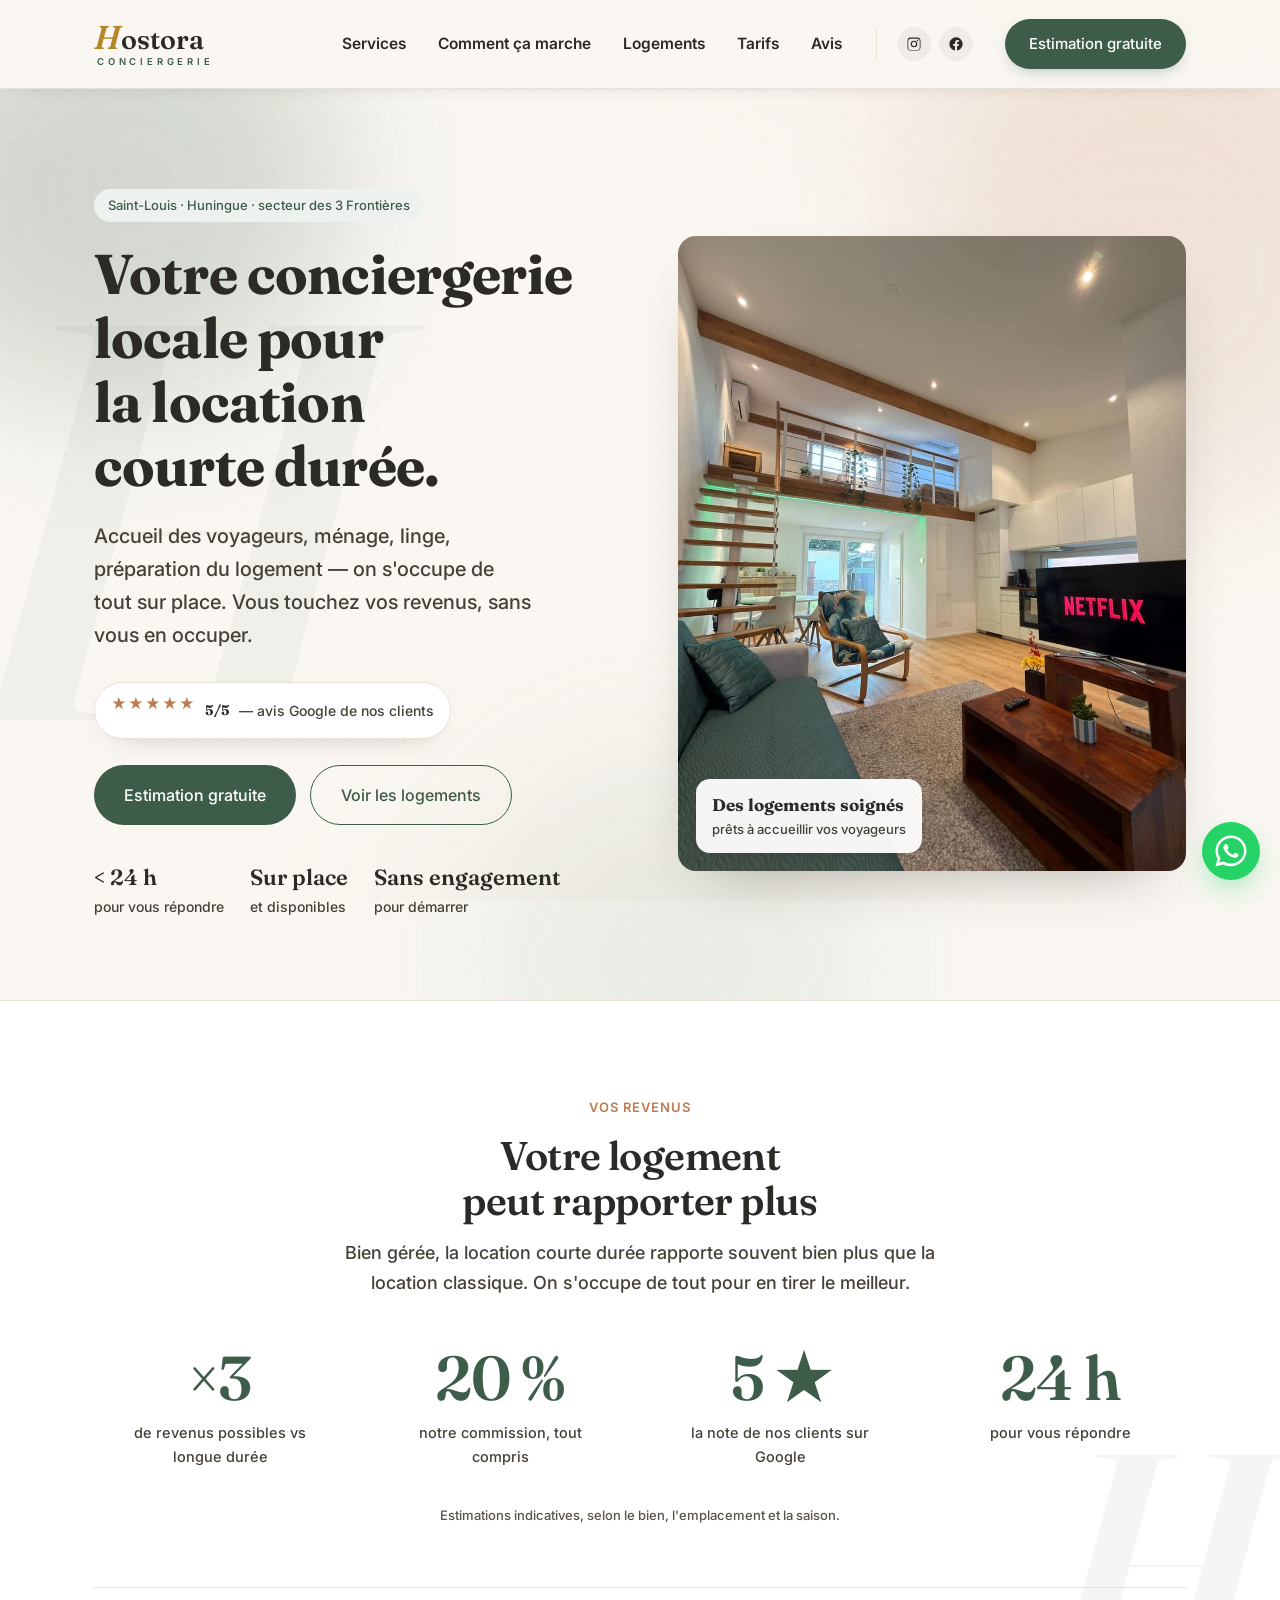
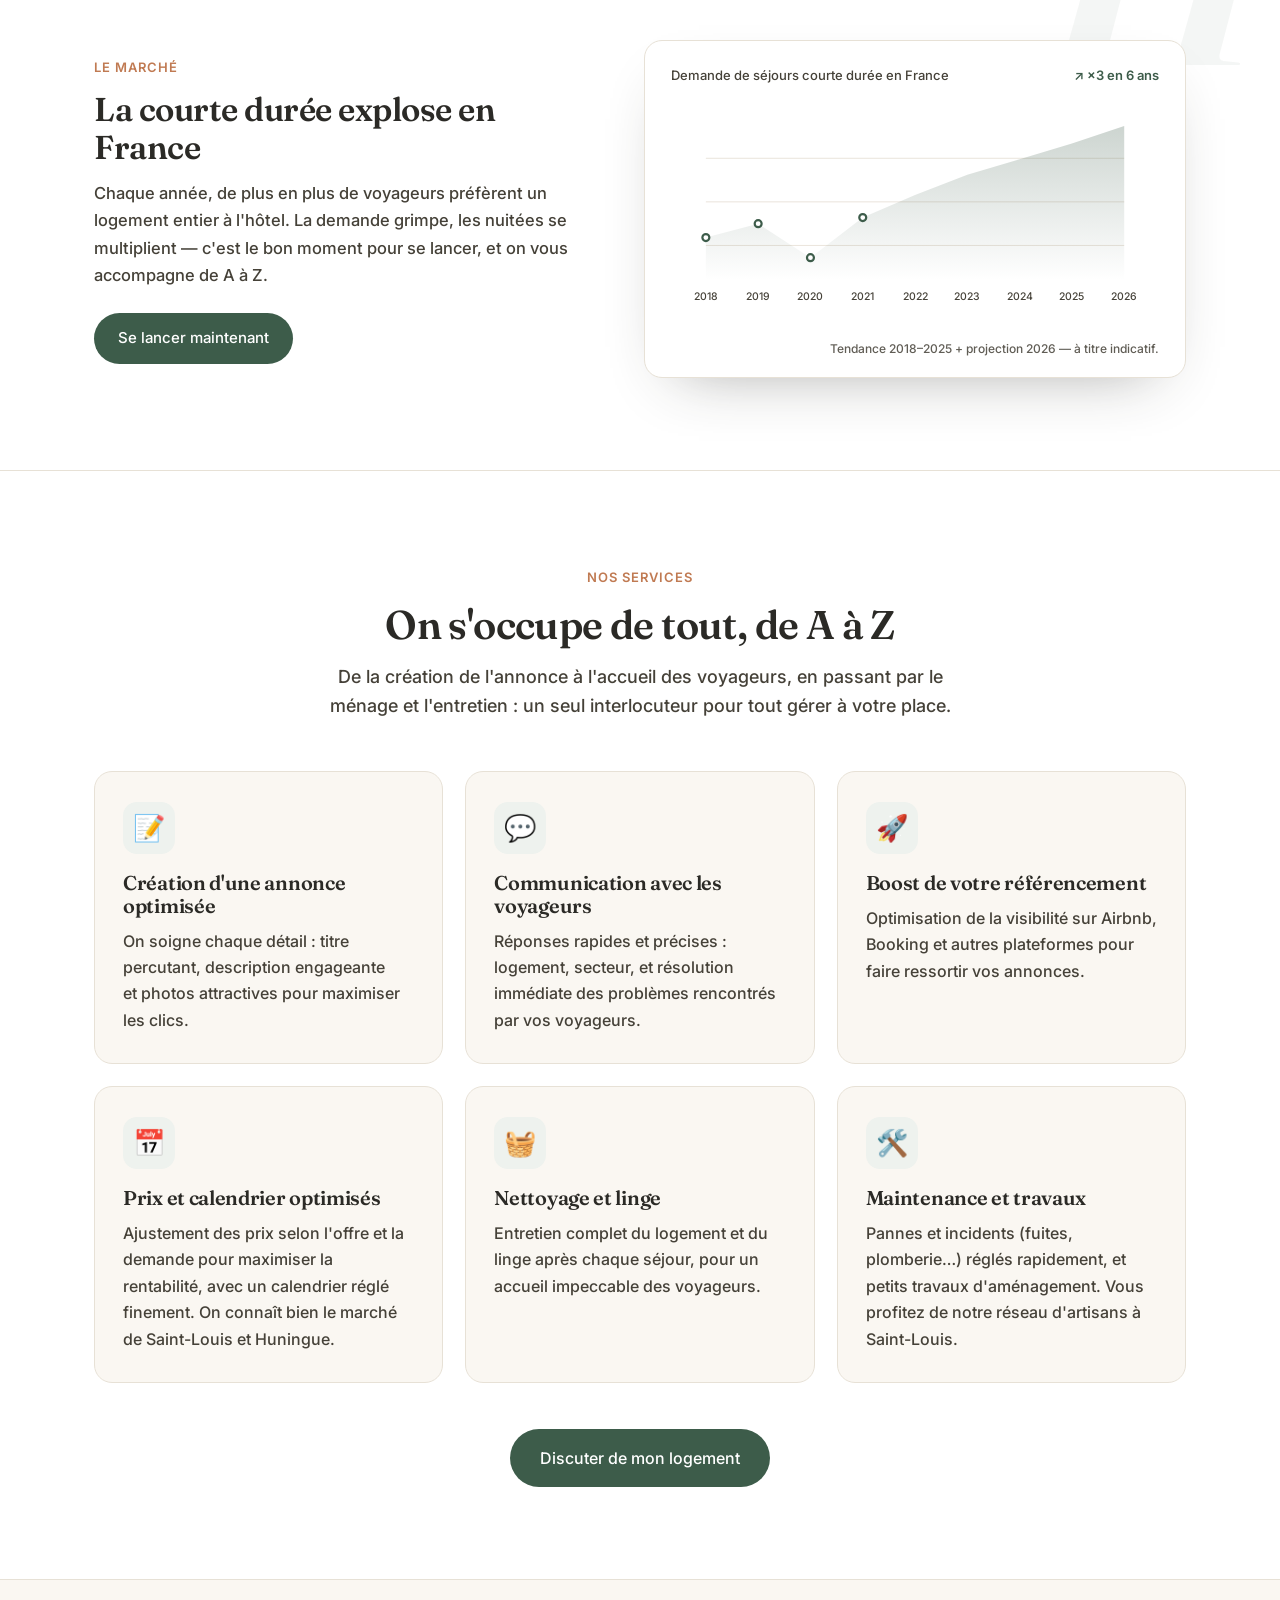
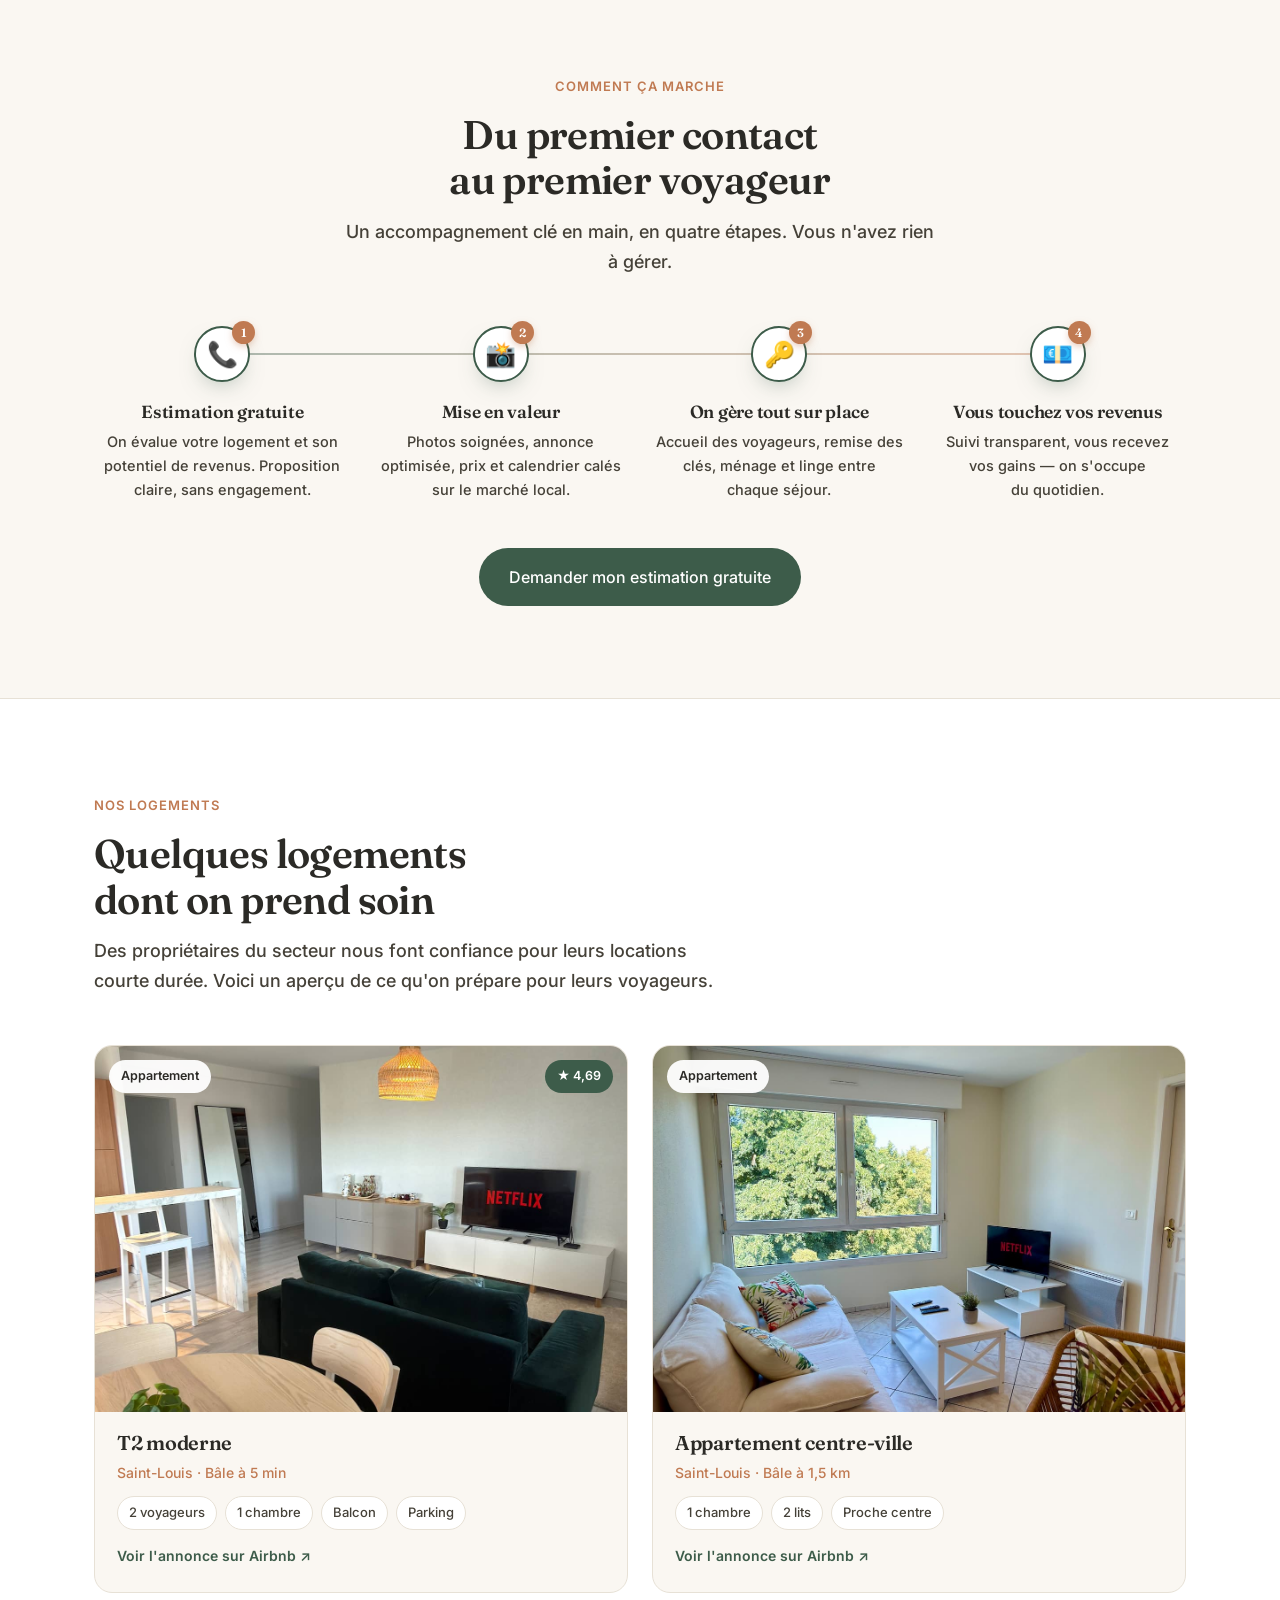
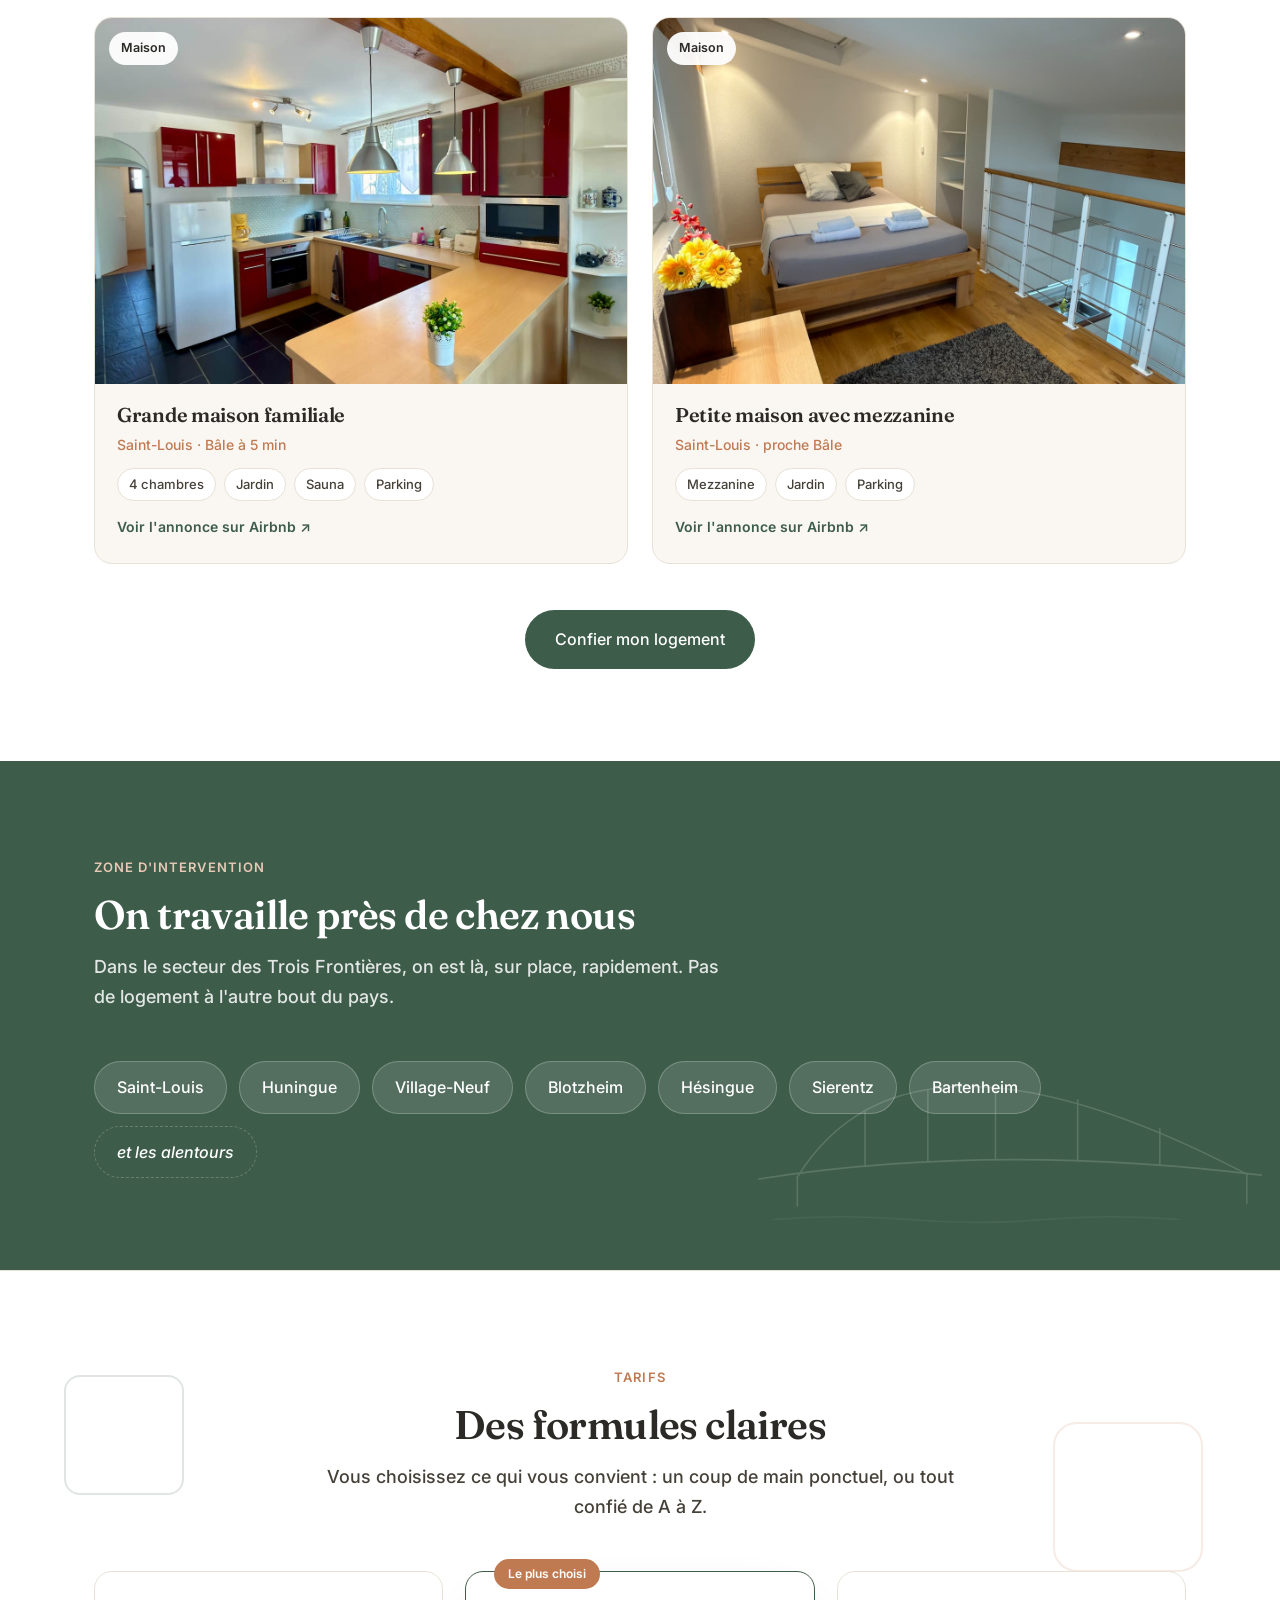
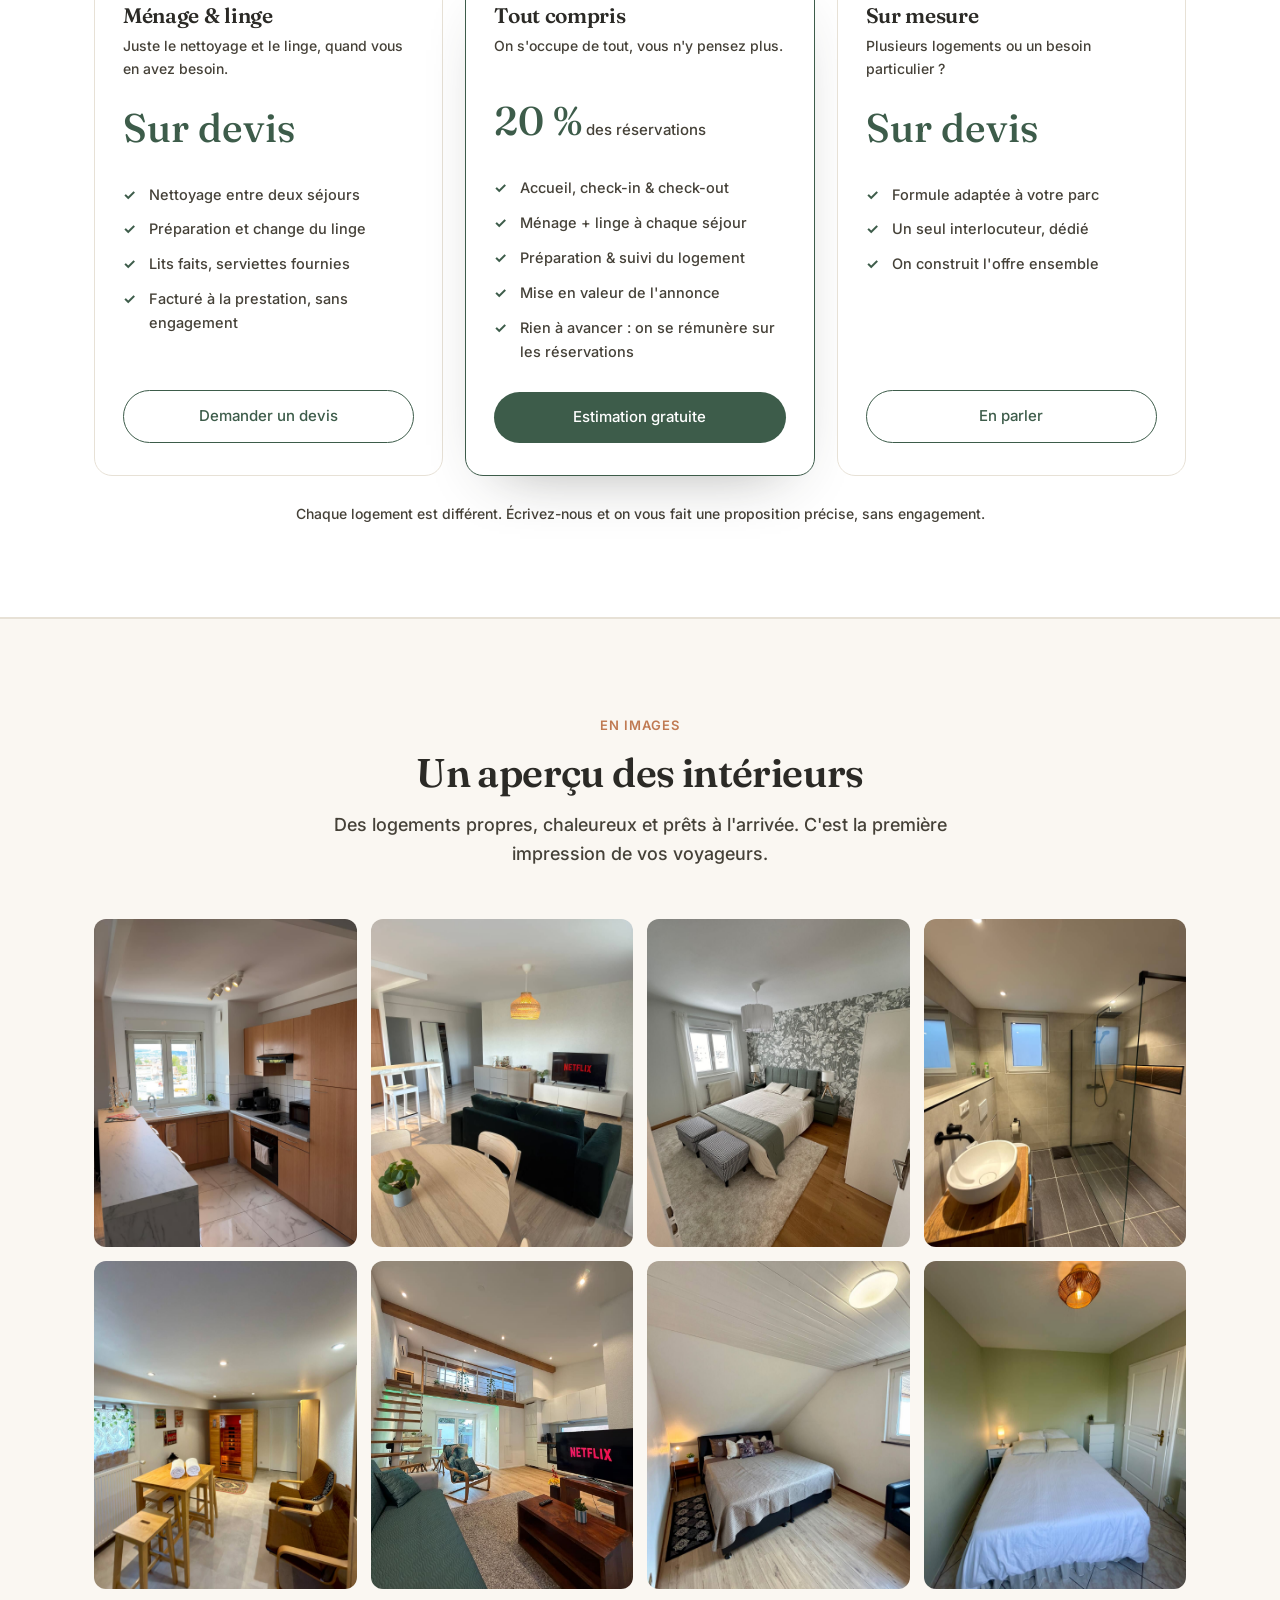
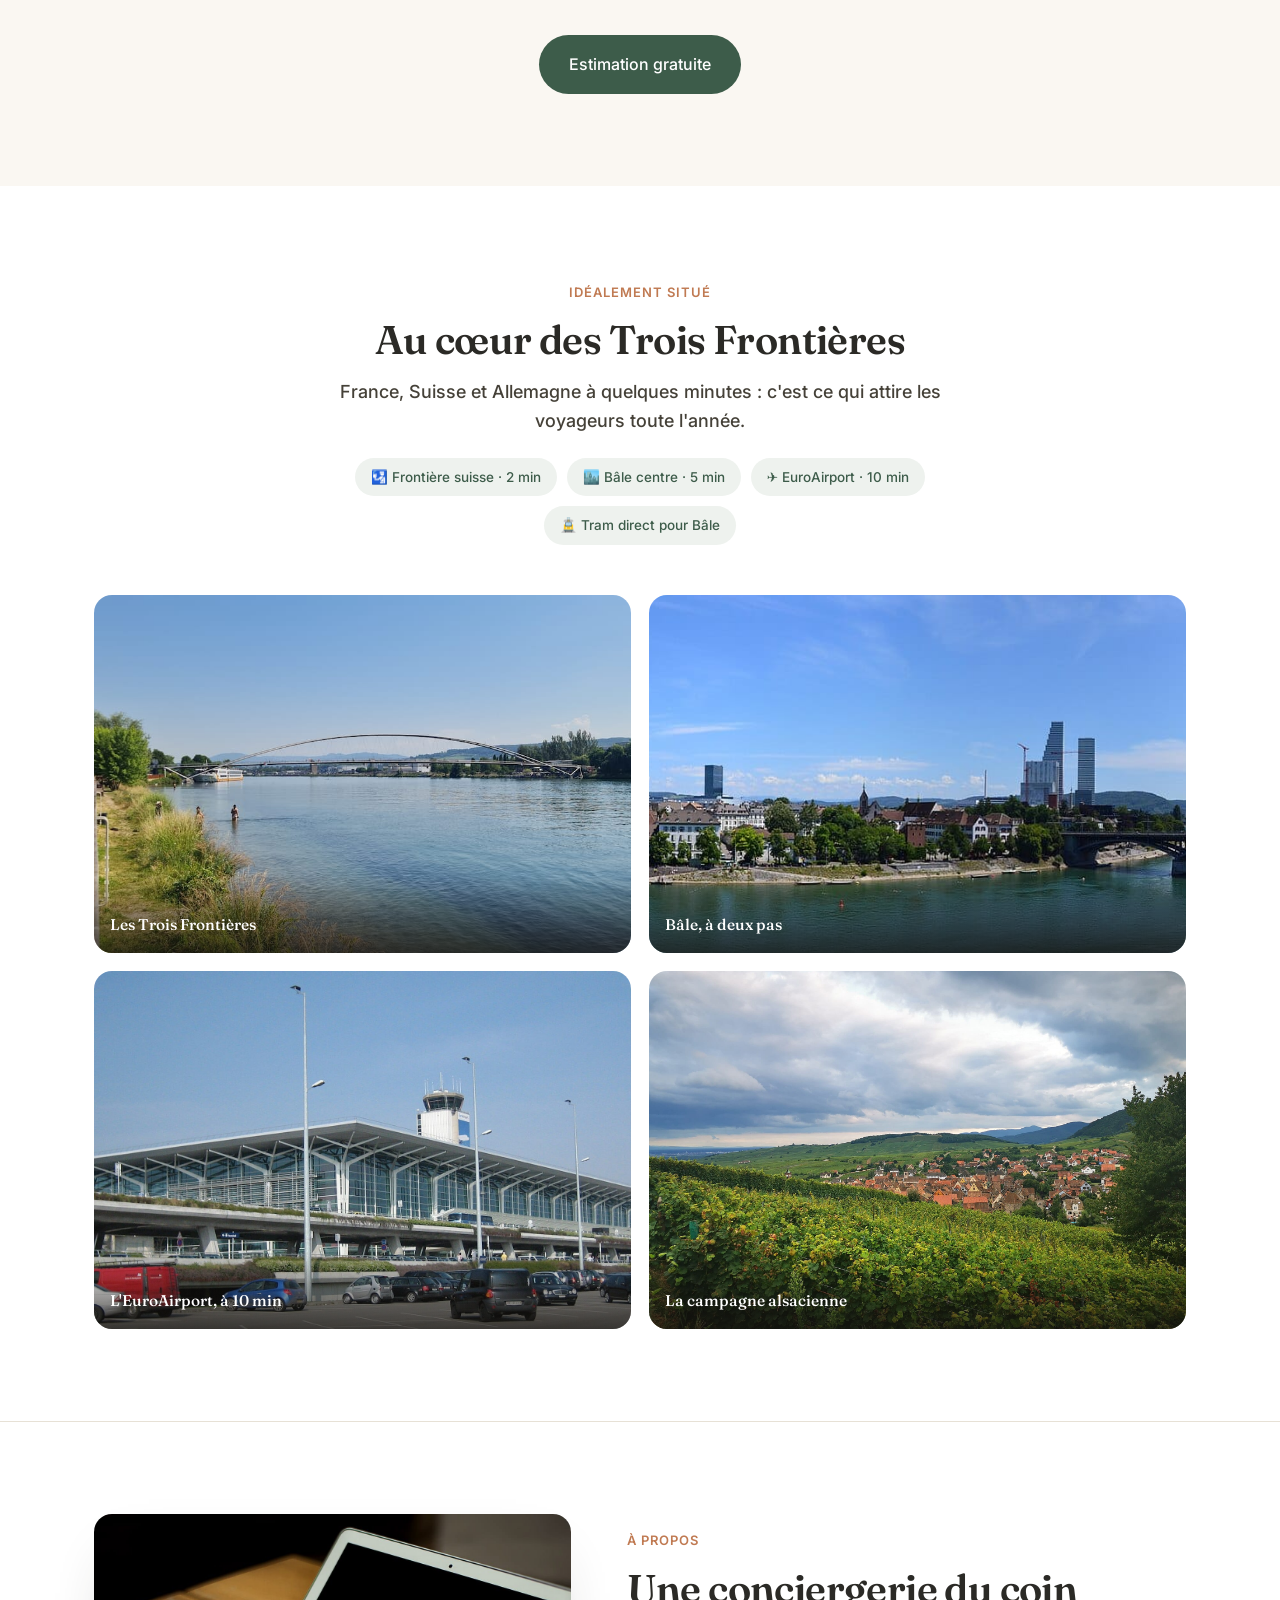
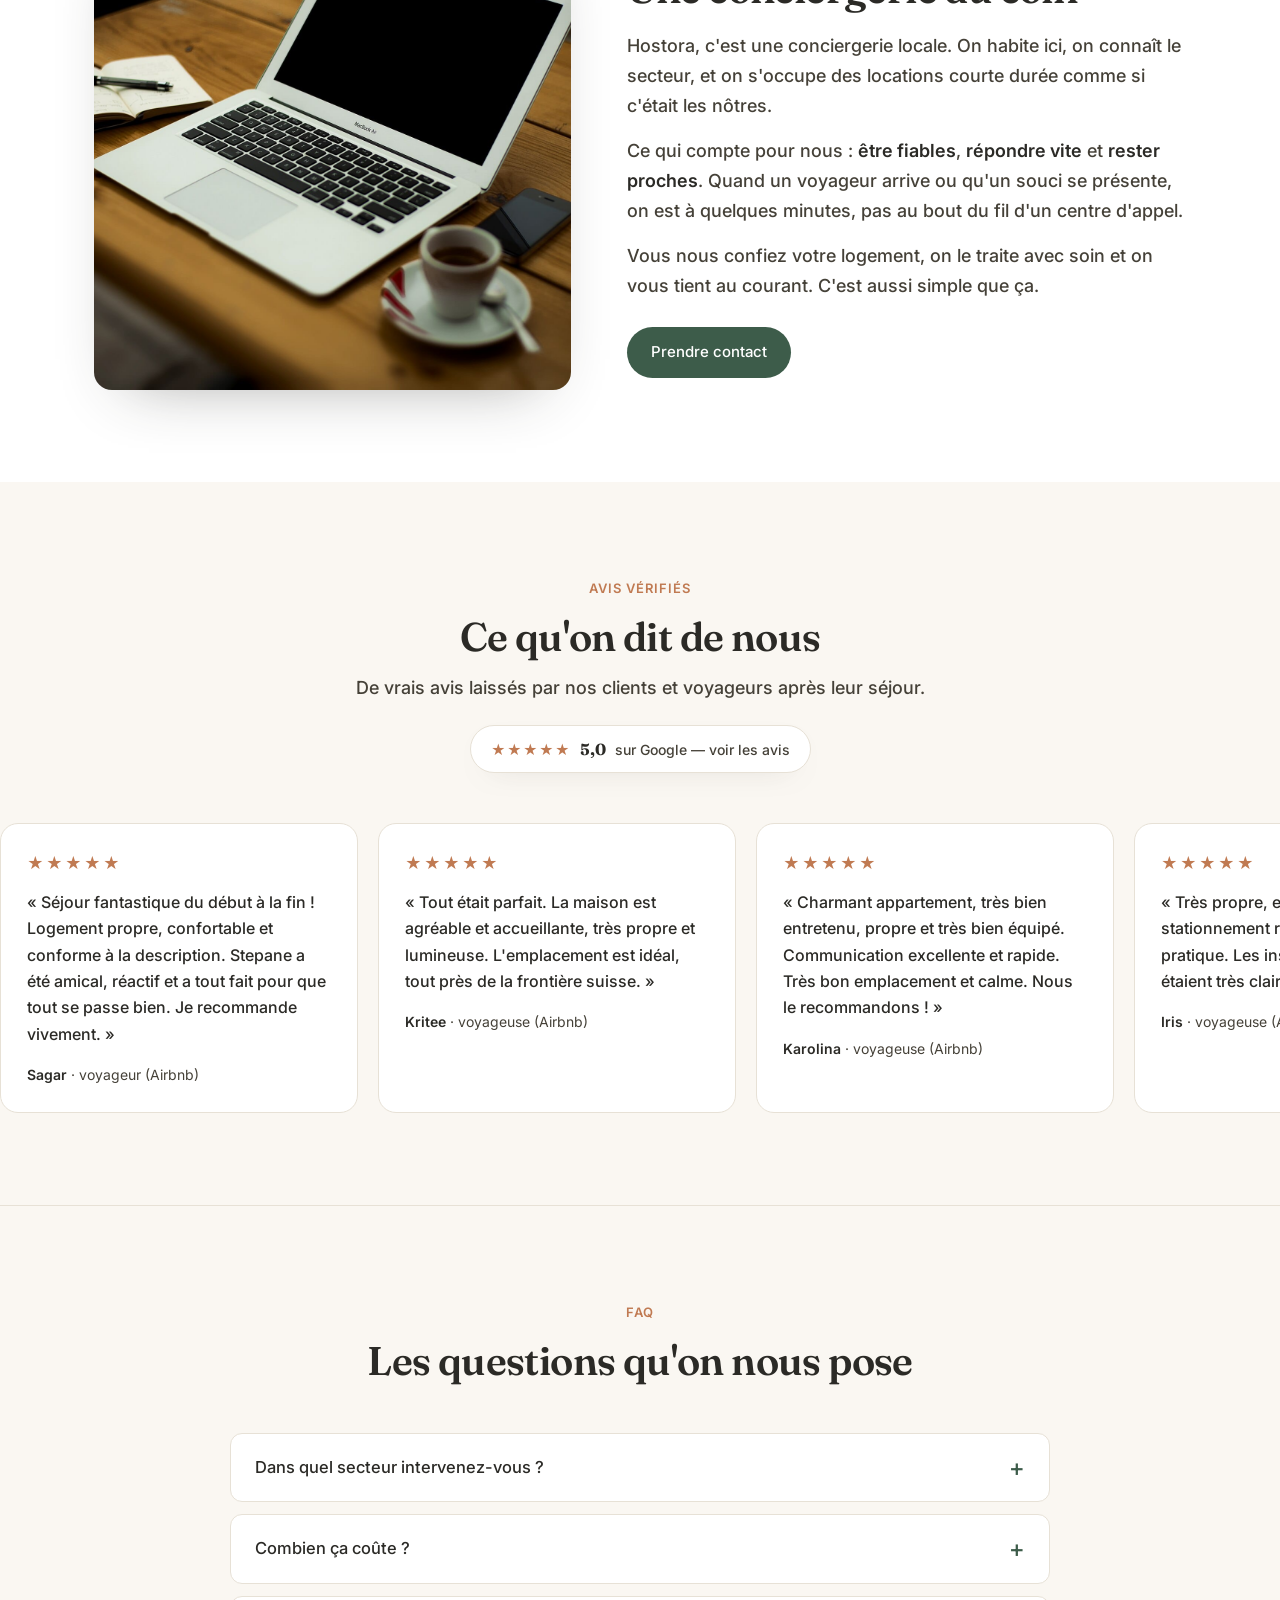
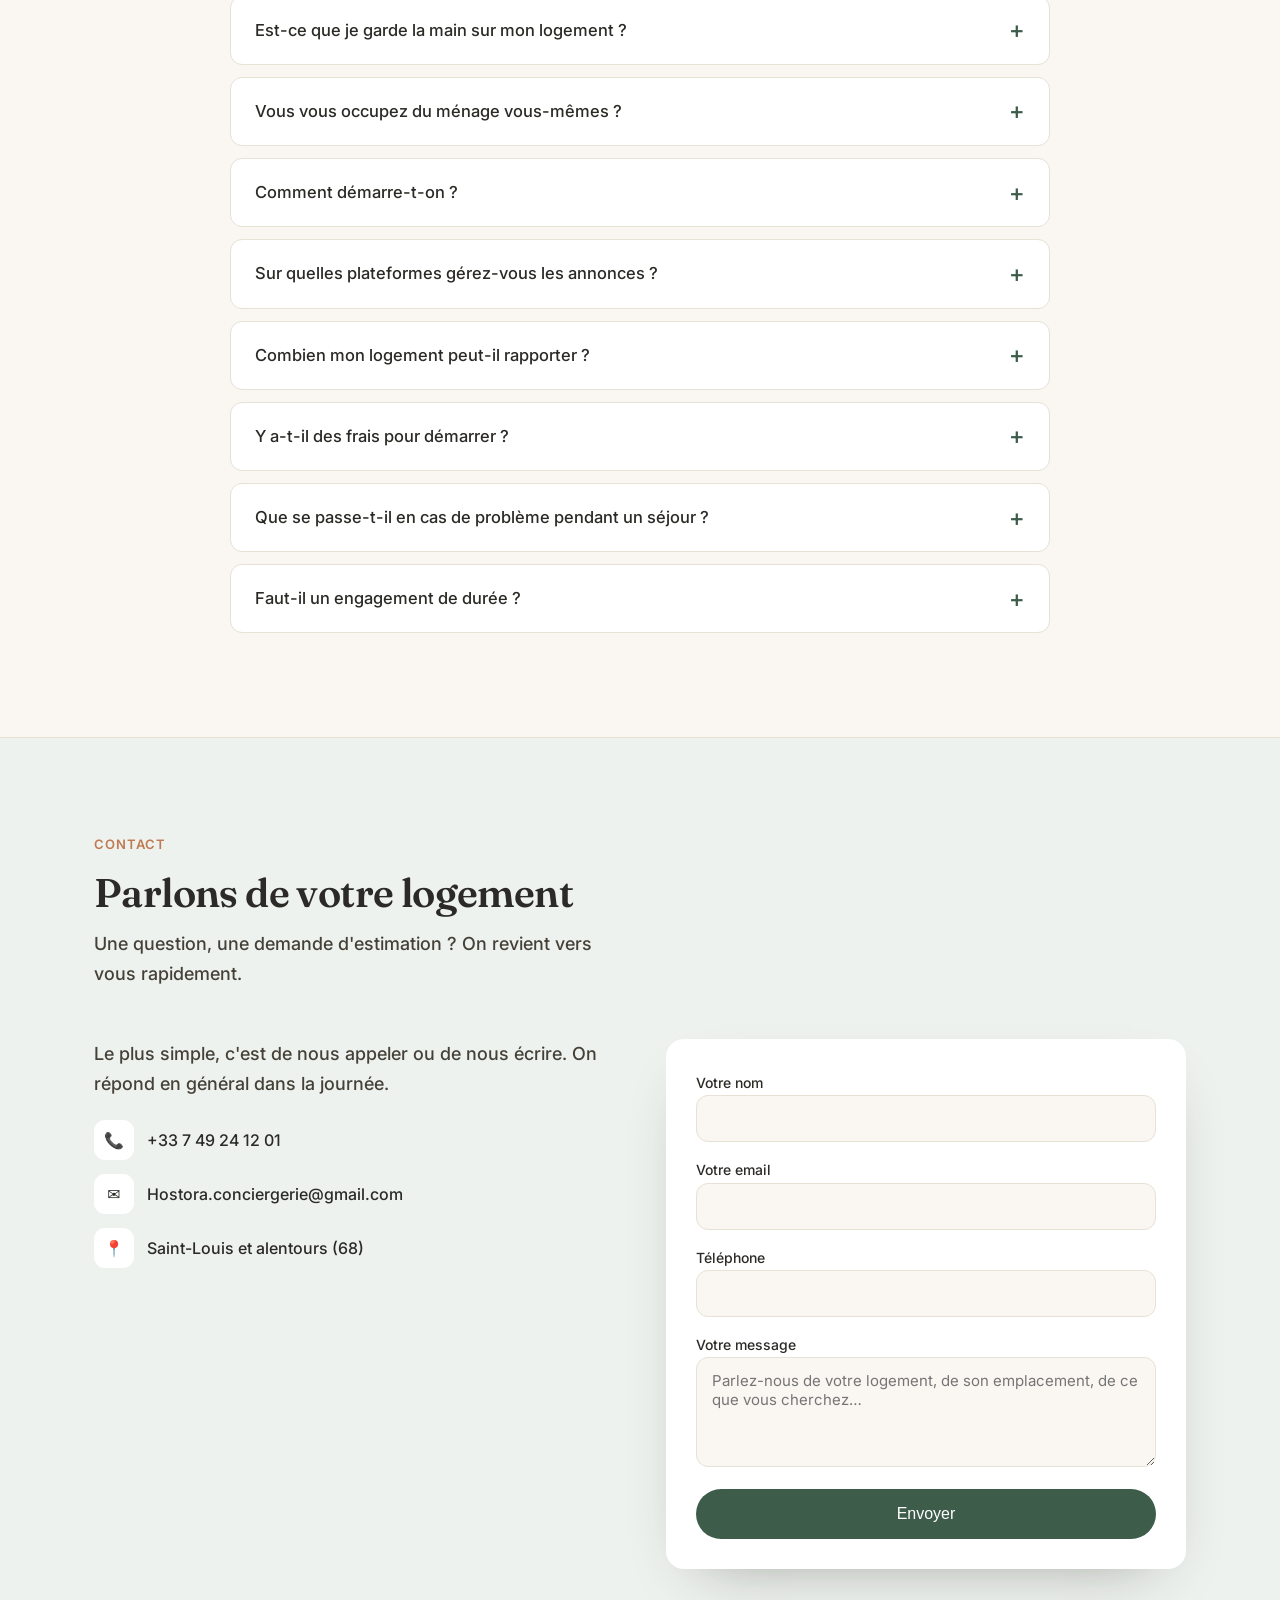
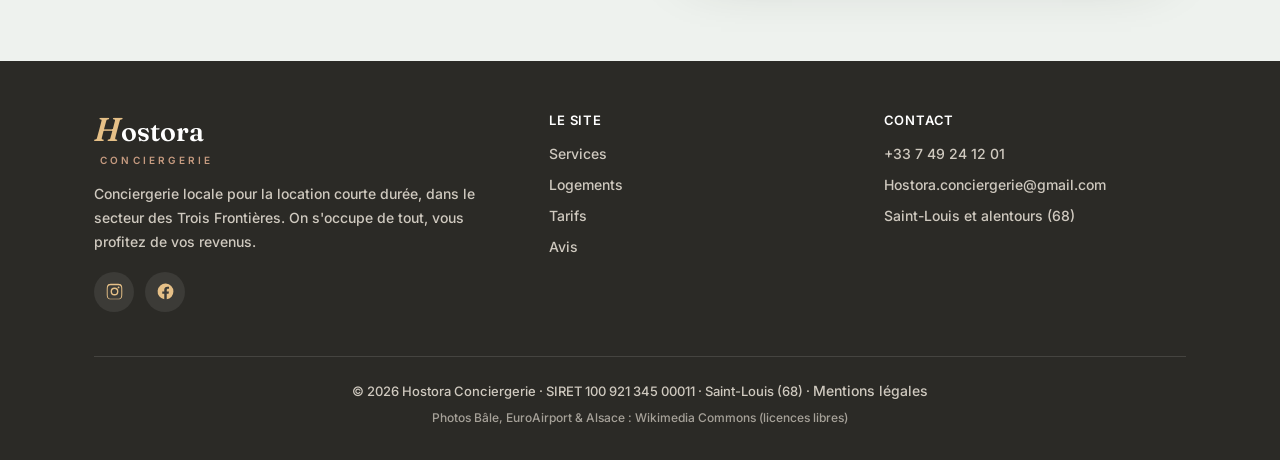
==== commit a0192b02: "Redessine la passerelle avec son arche asymetrique caracteristique (plus reconnaissable)" ====
--- a/index.html
+++ b/index.html
@@ -277,7 +277,7 @@
   /* Zone */
   .zone{background:var(--accent);color:#fff;position:relative;overflow:hidden}
   .zone .wrap{position:relative;z-index:1}
-  .zone-illus{position:absolute;right:-20px;bottom:0;width:min(560px,60%);opacity:.13;pointer-events:none;user-select:none;z-index:0}
+  .zone-illus{position:absolute;right:-20px;bottom:4px;width:min(580px,62%);opacity:.15;pointer-events:none;user-select:none;z-index:0}
   .zone-illus svg{width:100%;height:auto;display:block}
   .zone .eyebrow{color:#e7c9b6}
   .zone .head h2,.zone .head p{color:#fff}
@@ -692,15 +692,17 @@
 <!-- ZONE -->
 <section class="zone" id="zone">
   <div class="zone-illus" aria-hidden="true">
-    <svg viewBox="0 0 600 300" fill="none" stroke="#fff" stroke-width="1.5" stroke-linecap="round" stroke-linejoin="round">
-      <path d="M70 256 q65 -7 130 0 t130 0 t130 0" opacity=".4"/>
-      <path d="M40 212 Q300 158 560 212"/>
-      <path d="M92 212 Q300 46 508 212"/>
-      <line x1="180" y1="150" x2="180" y2="194"/>
-      <line x1="300" y1="122" x2="300" y2="185"/>
-      <line x1="420" y1="150" x2="420" y2="194"/>
-      <line x1="92" y1="212" x2="92" y2="240"/>
-      <line x1="508" y1="212" x2="508" y2="240"/>
+    <svg viewBox="0 0 600 300" fill="none" stroke="#fff" stroke-width="1.6" stroke-linecap="round" stroke-linejoin="round">
+      <path d="M55 252 q70 -6 140 0 t140 0 t140 0" opacity=".38"/>
+      <path d="M40 210 Q280 172 560 206"/>
+      <path d="M80 208 Q195 22 545 205"/>
+      <line x1="150" y1="140" x2="150" y2="197"/>
+      <line x1="215" y1="118" x2="215" y2="192"/>
+      <line x1="285" y1="115" x2="285" y2="190"/>
+      <line x1="370" y1="128" x2="370" y2="192"/>
+      <line x1="455" y1="158" x2="455" y2="196"/>
+      <line x1="80" y1="208" x2="80" y2="238"/>
+      <line x1="545" y1="205" x2="545" y2="235"/>
     </svg>
   </div>
   <div class="wrap">
